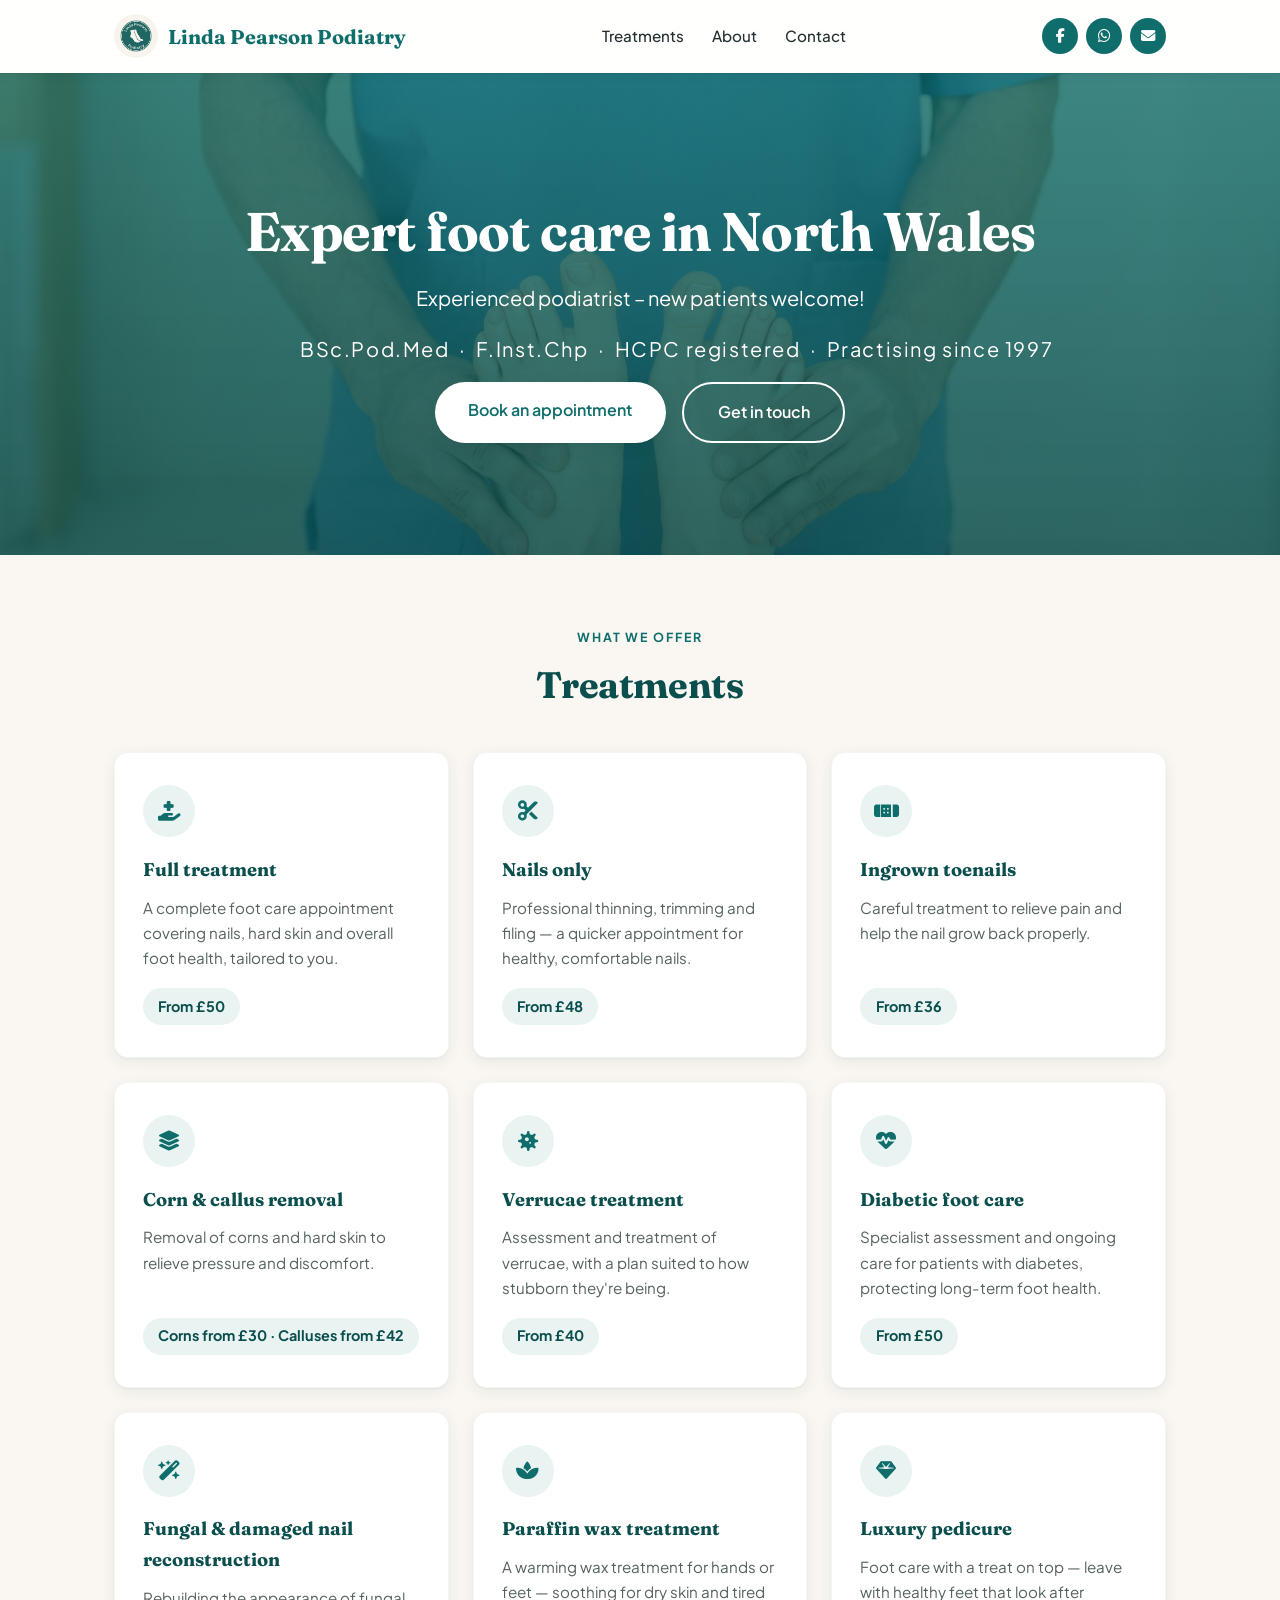
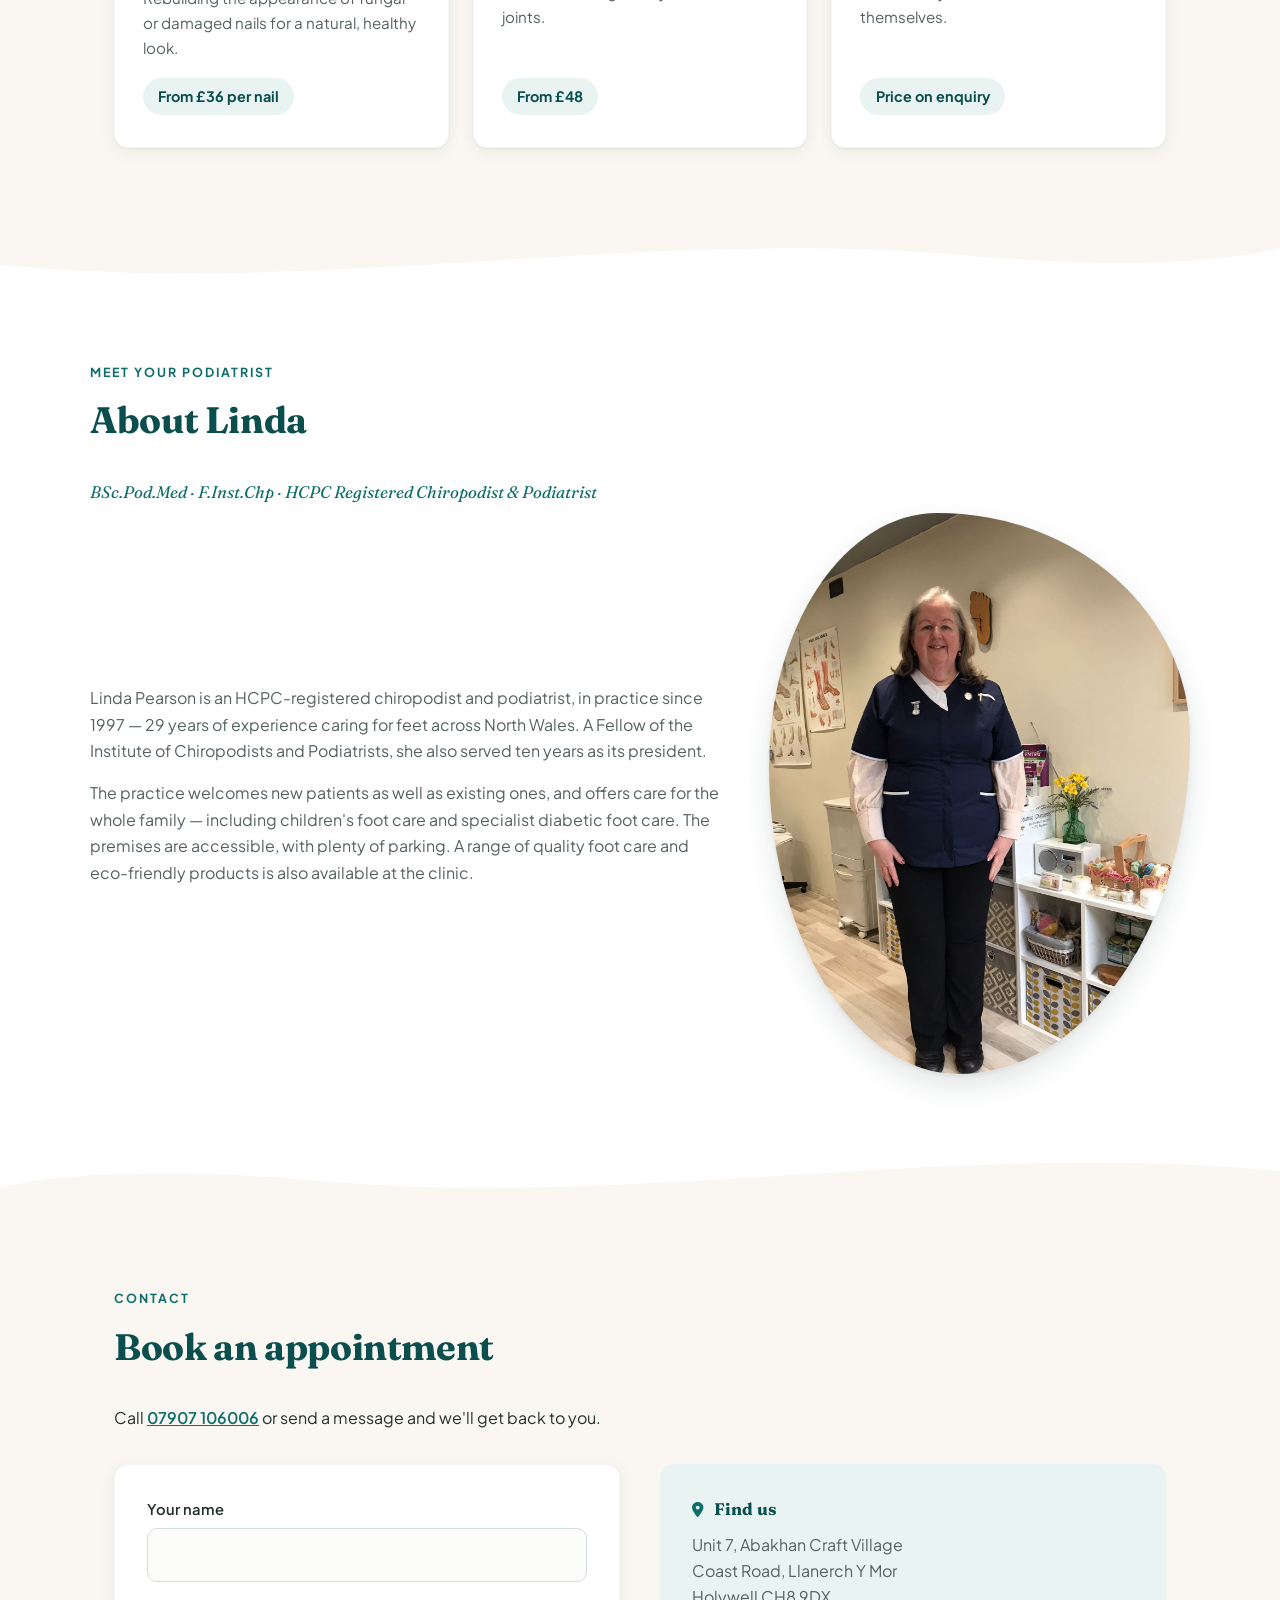
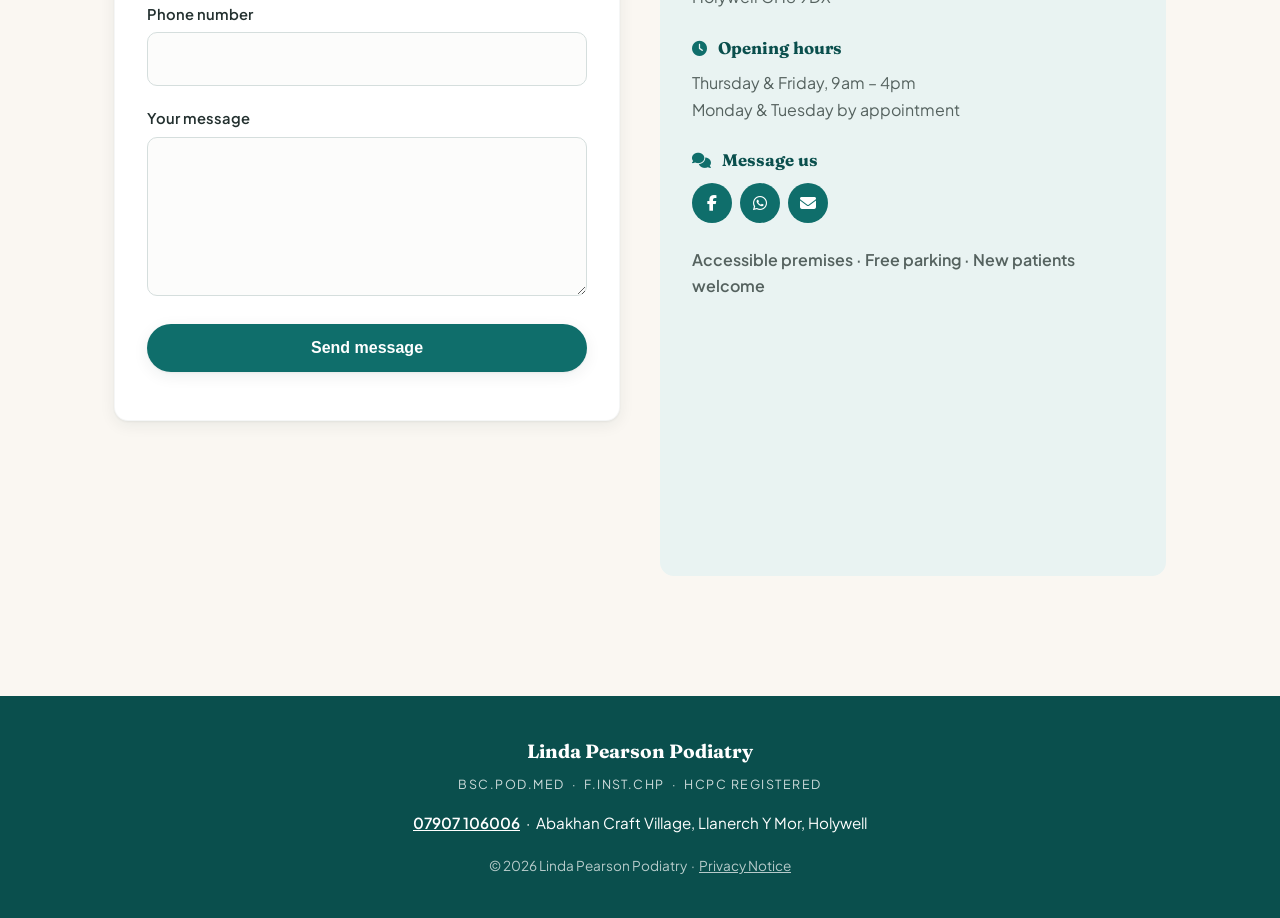
==== index.html @ d9dc7249 "Add privacy notice, map, and form tweaks" ====
<!DOCTYPE html>
<html lang="en">
<head>
    <!-- Metadata: things ABOUT the page, not shown on it -->
    <meta charset="UTF-8">
    <meta name="viewport" content="width=device-width, initial-scale=1.0">
    <title>Linda Pearson Podiatry — Podiatrist in North Wales</title>

    <!-- Favicon: the little icon in the browser tab -->
    <link rel="icon" href="images/logo.png">

    <!-- Font Awesome: icon library, loaded from a CDN -->
    <link rel="stylesheet"
          href="https://cdnjs.cloudflare.com/ajax/libs/font-awesome/6.5.2/css/all.min.css">

    <!-- Google Fonts: Fraunces for headings, Plus Jakarta Sans for body -->
    <link rel="preconnect" href="https://fonts.googleapis.com">
    <link rel="preconnect" href="https://fonts.gstatic.com" crossorigin>
    <link href="https://fonts.googleapis.com/css2?family=Fraunces:opsz,wght@9..144,600;9..144,700&family=Plus+Jakarta+Sans:wght@400;500;600;700&display=swap"
          rel="stylesheet">

    <!-- Our stylesheet -->
    <link rel="stylesheet" href="style.css">
</head>
<body>

    <!-- Navigation bar -->
    <header>
        <nav>
            <a href="#home" class="logo">
                <!-- alt="" is deliberate: the name is written beside it,
                     so screen readers skip the decorative badge -->
                <img src="images/logo.png" alt="" class="logo-img">
                Linda Pearson Podiatry
            </a>
            <ul class="nav-links">
                <li><a href="#services">Treatments</a></li>
                <li><a href="#about">About</a></li>
                <li><a href="#contact">Contact</a></li>
            </ul>
            <div class="nav-social">
                <!-- PLACEHOLDER: paste the practice's Facebook page URL
                     between the quotes of href -->
                <a href="#" aria-label="Facebook">
                    <i class="fa-brands fa-facebook-f"></i>
                </a>
                <!-- PLACEHOLDER: WhatsApp link is
                     https://wa.me/447907106006 when ready to go live -->
                <a href="#" aria-label="WhatsApp">
                    <i class="fa-brands fa-whatsapp"></i>
                </a>
                <a href="mailto:lindapearsonchp@gmail.com" aria-label="Email us">
                    <i class="fa-solid fa-envelope"></i>
                </a>
            </div>
        </nav>
    </header>

    <!-- Hero -->
    <section id="home" class="hero">
        <h1>Expert foot care in North Wales</h1>
        <p>Experienced podiatrist &ndash; new patients welcome!</p>
        <p class="hero-trust">
            BSc.Pod.Med &nbsp;&middot;&nbsp; F.Inst.Chp &nbsp;&middot;&nbsp;
            HCPC registered &nbsp;&middot;&nbsp; Practising since 1997
        </p>
        <div class="hero-buttons">
            <a href="#contact" class="button">Book an appointment</a>
            <!-- sms: opens the visitor's texting app with the number
                 filled in — works on phones, quietly inert on desktops -->
            <a href="sms:+447907106006" class="button button-secondary">Get in touch</a>
        </div>
    </section>

    <!-- Treatments -->
    <section id="services">
        <p class="eyebrow">What we offer</p>
        <h2>Treatments</h2>
        <!-- Prices from Linda's 2025 list — CONFIRM current before launch.
             All descriptions are PLACEHOLDER drafts for Linda to review. -->
        <div class="card-grid">

            <article class="card">
                <div class="card-icon"><i class="fa-solid fa-hand-holding-medical"></i></div>
                <h3>Full treatment</h3>
                <p>A complete foot care appointment covering nails, hard
                   skin and overall foot health, tailored to you.</p>
                <p class="price">From &pound;50</p>
            </article>

            <article class="card">
                <div class="card-icon"><i class="fa-solid fa-scissors"></i></div>
                <h3>Nails only</h3>
                <p>Professional thinning, trimming and filing &mdash; a quicker
                   appointment for healthy, comfortable nails.</p>
                <p class="price">From &pound;48</p>
            </article>

            <article class="card">
                <div class="card-icon"><i class="fa-solid fa-bandage"></i></div>
                <h3>Ingrown toenails</h3>
                <p>Careful treatment to relieve pain and help the nail
                   grow back properly.</p>
                <p class="price">From &pound;36</p>
            </article>

            <article class="card">
                <div class="card-icon"><i class="fa-solid fa-layer-group"></i></div>
                <h3>Corn &amp; callus removal</h3>
                <p>Removal of corns and hard skin to relieve pressure
                   and discomfort.</p>
                <p class="price">Corns from &pound;30 &middot; Calluses from &pound;42</p>
            </article>

            <article class="card">
                <div class="card-icon"><i class="fa-solid fa-virus"></i></div>
                <h3>Verrucae treatment</h3>
                <p>Assessment and treatment of verrucae, with a plan
                   suited to how stubborn they're being.</p>
                <p class="price">From &pound;40</p>
            </article>

            <article class="card">
                <div class="card-icon"><i class="fa-solid fa-heart-pulse"></i></div>
                <h3>Diabetic foot care</h3>
                <p>Specialist assessment and ongoing care for patients
                   with diabetes, protecting long-term foot health.</p>
                <p class="price">From &pound;50</p>
            </article>

            <article class="card">
                <div class="card-icon"><i class="fa-solid fa-wand-magic-sparkles"></i></div>
                <h3>Fungal &amp; damaged nail reconstruction</h3>
                <p>Rebuilding the appearance of fungal or damaged nails
                   for a natural, healthy look.</p>
                <p class="price">From &pound;36 per nail</p>
            </article>

            <article class="card">
                <div class="card-icon"><i class="fa-solid fa-spa"></i></div>
                <h3>Paraffin wax treatment</h3>
                <p>A warming wax treatment for hands or feet &mdash; soothing
                   for dry skin and tired joints.</p>
                <p class="price">From &pound;48</p>
            </article>

            <article class="card">
                <div class="card-icon"><i class="fa-solid fa-gem"></i></div>
                <h3>Luxury pedicure</h3>
                <p>Foot care with a treat on top &mdash; leave with healthy
                   feet that look after themselves.</p>
                <p class="price">Price on enquiry</p>
                <!-- PLACEHOLDER: confirm price, or remove this card if
                     paraffin wax IS the luxury pedicure -->
            </article>

        </div>
    </section>

    <!-- Wave divider into the white About band -->
    <div class="wave" aria-hidden="true">
        <svg viewBox="0 0 1440 100" preserveAspectRatio="none"
             xmlns="http://www.w3.org/2000/svg">
            <path d="M0,64 C360,110 720,10 1080,50 C1260,70 1380,60 1440,40
                     L1440,100 L0,100 Z"></path>
        </svg>
    </div>

    <!-- About -->
    <section id="about">
        <div class="about-inner">
            <p class="eyebrow">Meet your podiatrist</p>
            <h2>About Linda</h2>
            <p class="credentials-line">BSc.Pod.Med &middot; F.Inst.Chp &middot; HCPC Registered Chiropodist &amp; Podiatrist</p>
            <div class="about-grid">
                <div class="about-text">
                    <p>
                        Linda Pearson is an HCPC-registered chiropodist and
                        podiatrist, in practice since 1997 &mdash;
                        <span id="years-experience">over 25</span> years of
                        experience caring for feet across North Wales. A Fellow
                        of the Institute of Chiropodists and Podiatrists, she
                        also served ten years as its president.
                        <!-- PLACEHOLDER: Linda to confirm exact wording -->
                    </p>
                    <p>
                        The practice welcomes new patients as well as existing
                        ones, and offers care for the whole family &mdash;
                        including children's foot care and specialist diabetic
                        foot care. The premises are accessible, with plenty of
                        parking. A range of quality foot care and eco-friendly
                        products is also available at the clinic.
                    </p>
                </div>
                <!-- alt text: what a screen reader says instead of the image -->
                <img src="images/linda.png"
                     alt="Linda Pearson, podiatrist, in her practice"
                     class="about-photo">
            </div>
        </div>
    </section>

    <!-- Same wave, flipped, easing back to cream -->
    <div class="wave wave-flip" aria-hidden="true">
        <svg viewBox="0 0 1440 100" preserveAspectRatio="none"
             xmlns="http://www.w3.org/2000/svg">
            <path d="M0,64 C360,110 720,10 1080,50 C1260,70 1380,60 1440,40
                     L1440,100 L0,100 Z"></path>
        </svg>
    </div>

    <!-- Contact -->
    <section id="contact">
        <p class="eyebrow">Contact</p>
        <h2>Book an appointment</h2>
        <p class="contact-intro">
            Call <a href="tel:+447907106006">07907 106006</a>
            or send a message and we'll get back to you.
        </p>

        <div class="contact-grid">

            <!-- data-netlify="true" tells Netlify to collect this form's
                 submissions. The honeypot quietly filters spam bots. -->
            <form id="contact-form" name="contact" method="POST"
                  data-netlify="true" netlify-honeypot="bot-field">
                <!-- Netlify needs this to route the submission -->
                <input type="hidden" name="form-name" value="contact">
                <!-- Honeypot: invisible to humans, bots fill it in,
                     Netlify bins anything that does -->
                <p hidden><label>Don't fill this in: <input name="bot-field"></label></p>

                <div class="form-field">
                    <label for="name">Your name</label>
                    <input type="text" id="name" name="name">
                </div>

                <div class="form-field">
                    <label for="phone">Phone number</label>
                    <input type="tel" id="phone" name="phone">
                </div>

                <div class="form-field">
                    <label for="message">Your message</label>
                    <textarea id="message" name="message" rows="5"></textarea>
                </div>

                <button type="submit" class="button">Send message</button>

                <!-- JavaScript writes success/error messages here -->
                <p id="form-status"></p>
            </form>

            <div class="contact-details">
                <h3><i class="fa-solid fa-location-dot"></i> Find us</h3>
                <p>
                    Unit 7, Abakhan Craft Village<br>
                    Coast Road, Llanerch Y Mor<br>
                    Holywell CH8 9DX
                </p>

                <h3><i class="fa-solid fa-clock"></i> Opening hours</h3>
                <p>
                    Thursday &amp; Friday, 9am &ndash; 4pm<br>
                    Monday &amp; Tuesday by appointment
                </p>

                <h3><i class="fa-solid fa-comments"></i> Message us</h3>
                <p class="contact-social">
                    <!-- Same PLACEHOLDER links as the nav — fill both together -->
                    <a href="#" aria-label="Facebook"><i class="fa-brands fa-facebook-f"></i></a>
                    <a href="#" aria-label="WhatsApp"><i class="fa-brands fa-whatsapp"></i></a>
                    <a href="mailto:lindapearsonchp@gmail.com" aria-label="Email us"><i class="fa-solid fa-envelope"></i></a>
                </p>

                <p class="reassurance">
                    Accessible premises &middot; Free parking &middot;
                    New patients welcome
                </p>
                <div class="map-embed">
                    <iframe
                        src="https://www.google.com/maps/embed?pb=!1m18!1m12!1m3!1d596.0496112901401!2d-3.239144641896476!3d53.303887790397724!2m3!1f0!2f0!3f0!3m2!1i1024!2i768!4f13.1!3m3!1m2!1s0x487ad44c616457bb%3A0xf8ead018c721f8a0!2sAbakhan%20Fabrics%2C%20Hobby%20%26%20Home!5e0!3m2!1sen!2suk!4v1785093854070!5m2!1sen!2suk"
                        allowfullscreen=""
                        loading="lazy"
                        referrerpolicy="strict-origin-when-cross-origin"
                        title="Map showing Linda Pearson Podiatry at Abakhan Craft Village">
                    </iframe>
                </div>
            </div>

        </div>
    </section>

    <!-- Footer -->
    <footer>
        <p class="footer-name">Linda Pearson Podiatry</p>
        <p class="footer-creds">BSc.Pod.Med &nbsp;&middot;&nbsp; F.Inst.Chp &nbsp;&middot;&nbsp; HCPC registered</p>
        <p class="footer-contact">
            <a href="tel:+447907106006">07907 106006</a> &nbsp;&middot;&nbsp;
            Abakhan Craft Village, Llanerch Y Mor, Holywell
        </p>
        <p class="footer-copy">
            &copy; 2026 Linda Pearson Podiatry &nbsp;&middot;&nbsp;
            <a href="privacy.html">Privacy Notice</a>
        </p>
    </footer>

    <!-- JavaScript loads last, after the page content exists -->
    <script src="script.js"></script>
</body>
</html>
---- style.css ----
/* ============================================
   LINDA PEARSON PODIATRY — style.css
   Clean consolidated version. Replaces everything.
   Every rule appears exactly once.
   ============================================ */

/* ============================================
   1. FOUNDATIONS — variables and resets
   ============================================ */

:root {
    --teal: #0f6e6b;         /* main brand colour */
    --teal-dark: #0a4f4d;    /* hovers, deep accents */
    --teal-soft: #e9f3f2;    /* pale teal for panels and icon circles */
    --cream: #faf7f2;        /* page background */
    --ink: #23302f;          /* body text */
    --ink-soft: #55625f;     /* secondary text */
    --white: #ffffff;

    --font-head: "Fraunces", Georgia, "Times New Roman", serif;
    --font-body: "Plus Jakarta Sans", -apple-system, BlinkMacSystemFont,
                 "Segoe UI", Roboto, Helvetica, Arial, sans-serif;

    --shadow-soft: 0 1px 2px rgba(16, 42, 41, 0.05),
                   0 4px 16px rgba(16, 42, 41, 0.07);
    --shadow-lift: 0 2px 4px rgba(16, 42, 41, 0.06),
                   0 12px 28px rgba(16, 42, 41, 0.12);
}

* {
    margin: 0;
    padding: 0;
    box-sizing: border-box;
}

html {
    scroll-behavior: smooth;
}

body {
    font-family: var(--font-body);
    color: var(--ink);
    background-color: var(--cream);
    line-height: 1.65;
}

/* Anchor jumps land headings below the sticky nav */
section {
    scroll-margin-top: 90px;
}

::selection {
    background-color: var(--teal);
    color: var(--white);
}

:focus-visible {
    outline: 3px solid var(--teal);
    outline-offset: 2px;
}

/* ============================================
   2. NAVIGATION BAR — frosted glass
   ============================================ */

header {
    background-color: rgba(255, 255, 255, 0.92);
    -webkit-backdrop-filter: saturate(180%) blur(10px);
    backdrop-filter: saturate(180%) blur(10px);
    box-shadow: 0 1px 0 rgba(16, 42, 41, 0.06),
                0 2px 12px rgba(16, 42, 41, 0.06);
    position: sticky;
    top: 0;
    z-index: 50;
}

nav {
    max-width: 1100px;
    margin: 0 auto;
    padding: 0.9rem 1.5rem;
    display: flex;
    justify-content: space-between;
    align-items: center;
}

.logo {
    font-family: var(--font-head);
    font-weight: 700;
    font-size: 1.25rem;
    color: var(--teal);
    text-decoration: none;
    display: flex;
    align-items: center;
    gap: 0.6rem;
}

.logo-img {
    height: 44px;
    width: auto;
    border-radius: 50%;
}

.nav-links {
    list-style: none;
    display: flex;
    gap: 1.75rem;
}

.nav-links a {
    color: var(--ink);
    text-decoration: none;
    font-weight: 500;
    font-size: 0.95rem;
    transition: color 0.2s;
}

.nav-links a:hover {
    color: var(--teal);
}

.nav-social {
    display: flex;
    gap: 0.5rem;
}

.nav-social a {
    display: flex;
    align-items: center;
    justify-content: center;
    width: 36px;
    height: 36px;
    border-radius: 50%;
    background-color: var(--teal);
    color: var(--white);
    text-decoration: none;
    font-size: 0.9rem;
    transition: background-color 0.2s, transform 0.2s;
}

.nav-social a:hover {
    background-color: var(--teal-dark);
    transform: translateY(-2px);
}

/* ============================================
   3. HERO
   ============================================ */

.hero {
    background-image:
        linear-gradient(rgba(15, 110, 107, 0.78), rgba(10, 79, 77, 0.84)),
        url("images/stockchp.png");
    background-size: cover;
    background-position: center;
    color: var(--white);
    text-align: center;
    padding: 8rem 1.5rem 7rem;
    max-width: none; /* background spans the full screen width */
}

.hero h1 {
    font-family: var(--font-head);
    font-size: clamp(2.2rem, 5vw, 3.4rem);
    line-height: 1.15;
    letter-spacing: -0.01em;
    margin-bottom: 1.1rem;
}

.hero p {
    font-size: clamp(1.05rem, 2vw, 1.25rem);
    max-width: 34em;
    margin: 0 auto 1.1rem;
    opacity: 0.94;
}

/* Credentials strip — a quiet caption well below the buttons.
   THE ONLY .hero-trust RULE IN THIS FILE (plus one media query). */
.hero-trust {
    margin-top: 0;
    margin-bottom: 3rem;     /* the air between credentials and buttons */
    font-size: 0.8rem;
    font-weight: 400;
    letter-spacing: 0.08em;
    opacity: 0.8;
}

@media (min-width: 701px) {
    .hero-trust {
        white-space: nowrap; /* one line on larger screens */
    }
}

/* Gentle entrance animation, skipped for reduced-motion users */
@media (prefers-reduced-motion: no-preference) {
    .hero h1,
    .hero p,
    .hero-buttons,
    .hero-trust {
        animation: rise-in 0.7s ease-out both;
    }
    .hero p       { animation-delay: 0.12s; }
    .hero-trust   { animation-delay: 0.24s; }
    .hero-buttons { animation-delay: 0.36s; }
}

@keyframes rise-in {
    from { opacity: 0; transform: translateY(16px); }
    to   { opacity: 1; transform: none; }
}

/* ============================================
   4. BUTTONS — pill shaped
   ============================================ */

.button {
    display: inline-block;
    background-color: var(--white);
    color: var(--teal);
    padding: 0.95rem 2.1rem;
    border-radius: 999px;
    text-decoration: none;
    font-weight: 600;
    font-size: 1rem;
    box-shadow: var(--shadow-soft);
    transition: background-color 0.2s, transform 0.2s, box-shadow 0.2s;
}

.button:hover {
    background-color: var(--cream);
    transform: translateY(-2px);
    box-shadow: var(--shadow-lift);
}

.hero-buttons {
    display: flex;
    gap: 1rem;
    justify-content: center;
    flex-wrap: wrap;
}

.button-secondary {
    background-color: transparent;
    color: var(--white);
    border: 2px solid var(--white);
    box-shadow: none;
}

.button-secondary:hover {
    background-color: rgba(255, 255, 255, 0.14);
    color: var(--white);
}

/* ============================================
   5. SECTIONS (shared rules)
   ============================================ */

section {
    max-width: 1100px;
    margin: 0 auto;
    padding: 4.5rem 1.5rem;
}

.eyebrow {
    font-size: 0.78rem;
    font-weight: 700;
    letter-spacing: 0.16em;
    text-transform: uppercase;
    color: var(--teal);
    margin-bottom: 0.5rem;
}

section h2 {
    font-family: var(--font-head);
    font-size: clamp(1.7rem, 3.5vw, 2.3rem);
    color: var(--teal-dark);
    letter-spacing: -0.01em;
    margin-bottom: 1.75rem;
}

/* Treatments header sits centred above the card grid */
#services .eyebrow,
#services h2 {
    text-align: center;
}

#services h2 {
    margin-bottom: 2.25rem;
}

/* ============================================
   6. SERVICE / TREATMENT CARDS
   ============================================ */

.card-grid {
    display: grid;
    grid-template-columns: repeat(3, 1fr);
    gap: 1.5rem;
}

.card {
    background-color: var(--white);
    padding: 2rem 1.75rem;
    border-radius: 14px;
    box-shadow: var(--shadow-soft);
    border: 1px solid rgba(16, 42, 41, 0.04);
    display: flex;
    flex-direction: column;
    transition: transform 0.25s, box-shadow 0.25s;
}

.card:hover {
    transform: translateY(-4px);
    box-shadow: var(--shadow-lift);
}

.card-icon {
    width: 52px;
    height: 52px;
    border-radius: 50%;
    background-color: var(--teal-soft);
    color: var(--teal);
    display: flex;
    align-items: center;
    justify-content: center;
    font-size: 1.25rem;
    margin-bottom: 1.1rem;
}

.card h3 {
    font-family: var(--font-head);
    font-size: 1.15rem;
    color: var(--teal-dark);
    margin-bottom: 0.6rem;
}

.card p {
    color: var(--ink-soft);
    font-size: 0.95rem;
    margin-bottom: 1.15rem;
}

/* Price pill pinned to each card's bottom edge */
.card .price {
    margin-top: auto;
    margin-bottom: 0;
    align-self: flex-start;
    color: var(--teal-dark);
    font-weight: 700;
    font-size: 0.9rem;
    background-color: var(--teal-soft);
    padding: 0.4rem 0.95rem;
    border-radius: 999px;
}

/* ============================================
   7. FOOTER
   ============================================ */

footer {
    background-color: var(--teal-dark);
    color: var(--white);
    text-align: center;
    padding: 2.5rem 1.5rem;
    margin-top: 3rem;
}

.footer-name {
    font-family: var(--font-head);
    font-size: 1.2rem;
    font-weight: 700;
}

.footer-creds {
    font-size: 0.78rem;
    letter-spacing: 0.12em;
    text-transform: uppercase;
    opacity: 0.8;
    margin-top: 0.4rem;
}

.footer-contact {
    margin-top: 1rem;
    font-size: 0.95rem;
}

.footer-contact a {
    color: var(--white);
    font-weight: 600;
}

.footer-copy {
    margin-top: 1.25rem;
    font-size: 0.85rem;
    opacity: 0.7;
}

.footer-copy a {
    color: var(--white);
    text-decoration: underline;
}

/* ============================================
   8. CONTACT FORM — floated on a card
   ============================================ */

.contact-intro {
    margin-bottom: 2rem;
}

.contact-intro a {
    color: var(--teal);
    font-weight: 600;
}

form {
    background-color: var(--white);
    padding: 2rem;
    border-radius: 14px;
    box-shadow: var(--shadow-soft);
    border: 1px solid rgba(16, 42, 41, 0.04);
}

.form-field {
    margin-bottom: 1.25rem;
}

label {
    display: block;
    font-weight: 600;
    font-size: 0.92rem;
    margin-bottom: 0.4rem;
}

input,
textarea {
    width: 100%;
    padding: 0.8rem 0.9rem;
    border: 1.5px solid #d5dedd;
    border-radius: 10px;
    background-color: #fcfcfb;
    font: inherit;
    transition: border-color 0.2s, box-shadow 0.2s;
}

input:focus,
textarea:focus {
    outline: none;
    border-color: var(--teal);
    box-shadow: 0 0 0 4px rgba(15, 110, 107, 0.14);
    background-color: var(--white);
}

form .button {
    background-color: var(--teal);
    color: var(--white);
    border: none;
    cursor: pointer;
    width: 100%;
}

form .button:hover {
    background-color: var(--teal-dark);
}

/* ============================================
   9. FORM STATUS MESSAGES
   ============================================ */

#form-status {
    margin-top: 1rem;
    font-weight: 600;
}

#form-status.error {
    color: #b3261e;
}

#form-status.success {
    color: var(--teal-dark);
}

/* ============================================
   10. CONTACT LAYOUT — form + details panel
   ============================================ */

.contact-grid {
    display: grid;
    grid-template-columns: 1fr 1fr;
    gap: 2.5rem;
    align-items: start;
}

.contact-details {
    background-color: var(--teal-soft);
    padding: 2rem;
    border-radius: 14px;
}

.contact-details h3 {
    font-family: var(--font-head);
    color: var(--teal-dark);
    font-size: 1.05rem;
    margin-bottom: 0.5rem;
}

.contact-details h3 i {
    color: var(--teal);
    margin-right: 0.45rem;
    font-size: 0.95rem;
}

.contact-details p {
    margin-bottom: 1.5rem;
    color: var(--ink-soft);
}

.reassurance {
    font-weight: 600;
    color: var(--teal);
}

.map-embed {
    margin-top: 1.5rem;
    border-radius: 12px;
    overflow: hidden; /* clips the map's square corners to rounded */
    line-height: 0;
}

.map-embed iframe {
    width: 100%;
    height: 220px;
    border: 0;
}

/* ============================================
   11. CONTACT SOCIAL ICONS
   ============================================ */

.contact-social {
    display: flex;
    gap: 0.5rem;
}

.contact-social a {
    display: flex;
    align-items: center;
    justify-content: center;
    width: 40px;
    height: 40px;
    border-radius: 50%;
    background-color: var(--teal);
    color: var(--white);
    text-decoration: none;
    transition: background-color 0.2s, transform 0.2s;
}

.contact-social a:hover {
    background-color: var(--teal-dark);
    transform: translateY(-2px);
}

/* ============================================
   12. ABOUT — white band, credentials, text + photo
   ============================================ */

#about {
    max-width: none;
    background-color: #ffffff;
}

.about-inner {
    max-width: 1100px;
    margin: 0 auto;
}

/* Italic serif credentials line under the About heading */
.credentials-line {
    font-family: var(--font-head);
    font-style: italic;
    font-size: 1.05rem;
    color: var(--teal);
    margin-bottom: 0.4rem;
}

.about-grid {
    display: grid;
    grid-template-columns: 3fr 2fr;
    gap: 3rem;
    align-items: center;
}

.about-text p {
    margin-bottom: 1rem;
    color: var(--ink-soft);
}

/* Organic "blob" frame echoing the wave dividers.
   Eight radii: horizontal four / vertical four. */
.about-photo {
    width: 100%;
    height: auto;
    border-radius: 40% 60% 55% 45% / 45% 40% 60% 55%;
    box-shadow: var(--shadow-lift);
}

/* ============================================
   13. WAVE DIVIDERS
   ============================================ */

.wave {
    background-color: var(--cream);
    line-height: 0;
}

.wave svg {
    display: block;
    width: 100%;
    height: 70px;
}

.wave path {
    fill: #ffffff;
}

.wave-flip svg {
    transform: rotate(180deg);
}

/* ============================================
   14. SCROLL-REVEAL ANIMATION
   ============================================ */

.reveal {
    opacity: 0;
    transform: translateY(20px);
    transition: opacity 0.6s ease-out, transform 0.6s ease-out;
}

.reveal.visible {
    opacity: 1;
    transform: none;
}

@media (prefers-reduced-motion: reduce) {
    .reveal {
        opacity: 1;
        transform: none;
        transition: none;
    }
}

/* ============================================
   15. RESPONSIVE — tablets (up to 1000px)
   ============================================ */

@media (max-width: 1000px) {

    .card-grid {
        grid-template-columns: repeat(2, 1fr);
    }
}

/* ============================================
   16. RESPONSIVE — phones (700px and below)
   ============================================ */

@media (max-width: 700px) {

    .card-grid {
        grid-template-columns: 1fr;
    }

    nav {
        flex-direction: column;
        gap: 0.75rem;
        text-align: center;
    }

    .nav-links {
        flex-wrap: wrap;
        justify-content: center;
        gap: 1rem;
    }

    .nav-social {
        justify-content: center;
    }

    section {
        scroll-margin-top: 150px;
    }

    .hero {
        padding: 4.5rem 1.5rem 4rem;
    }

    .contact-grid {
        grid-template-columns: 1fr;
    }

    .about-grid {
        grid-template-columns: 1fr;
    }

    .wave svg {
        height: 40px;
    }
}

/* ============================================
   17. LEGAL PAGES (privacy notice etc.)
   ============================================ */

.legal {
    max-width: 720px;   /* narrow = comfortable reading width for text */
    padding-top: 3rem;
}

.legal h1 {
    font-family: var(--font-head);
    font-size: clamp(2rem, 4vw, 2.6rem);
    color: var(--teal-dark);
    margin-bottom: 0.5rem;
}

.legal-updated {
    color: var(--ink-soft);
    font-size: 0.9rem;
    margin-bottom: 2rem;
}

.legal h2 {
    font-family: var(--font-head);
    font-size: 1.3rem;
    color: var(--teal-dark);
    margin-top: 2rem;
    margin-bottom: 0.6rem;
}

.legal p {
    margin-bottom: 1rem;
    color: var(--ink);
}

.legal a {
    color: var(--teal);
    font-weight: 600;
}

.legal-back {
    margin-top: 2.5rem;
    font-weight: 600;
}
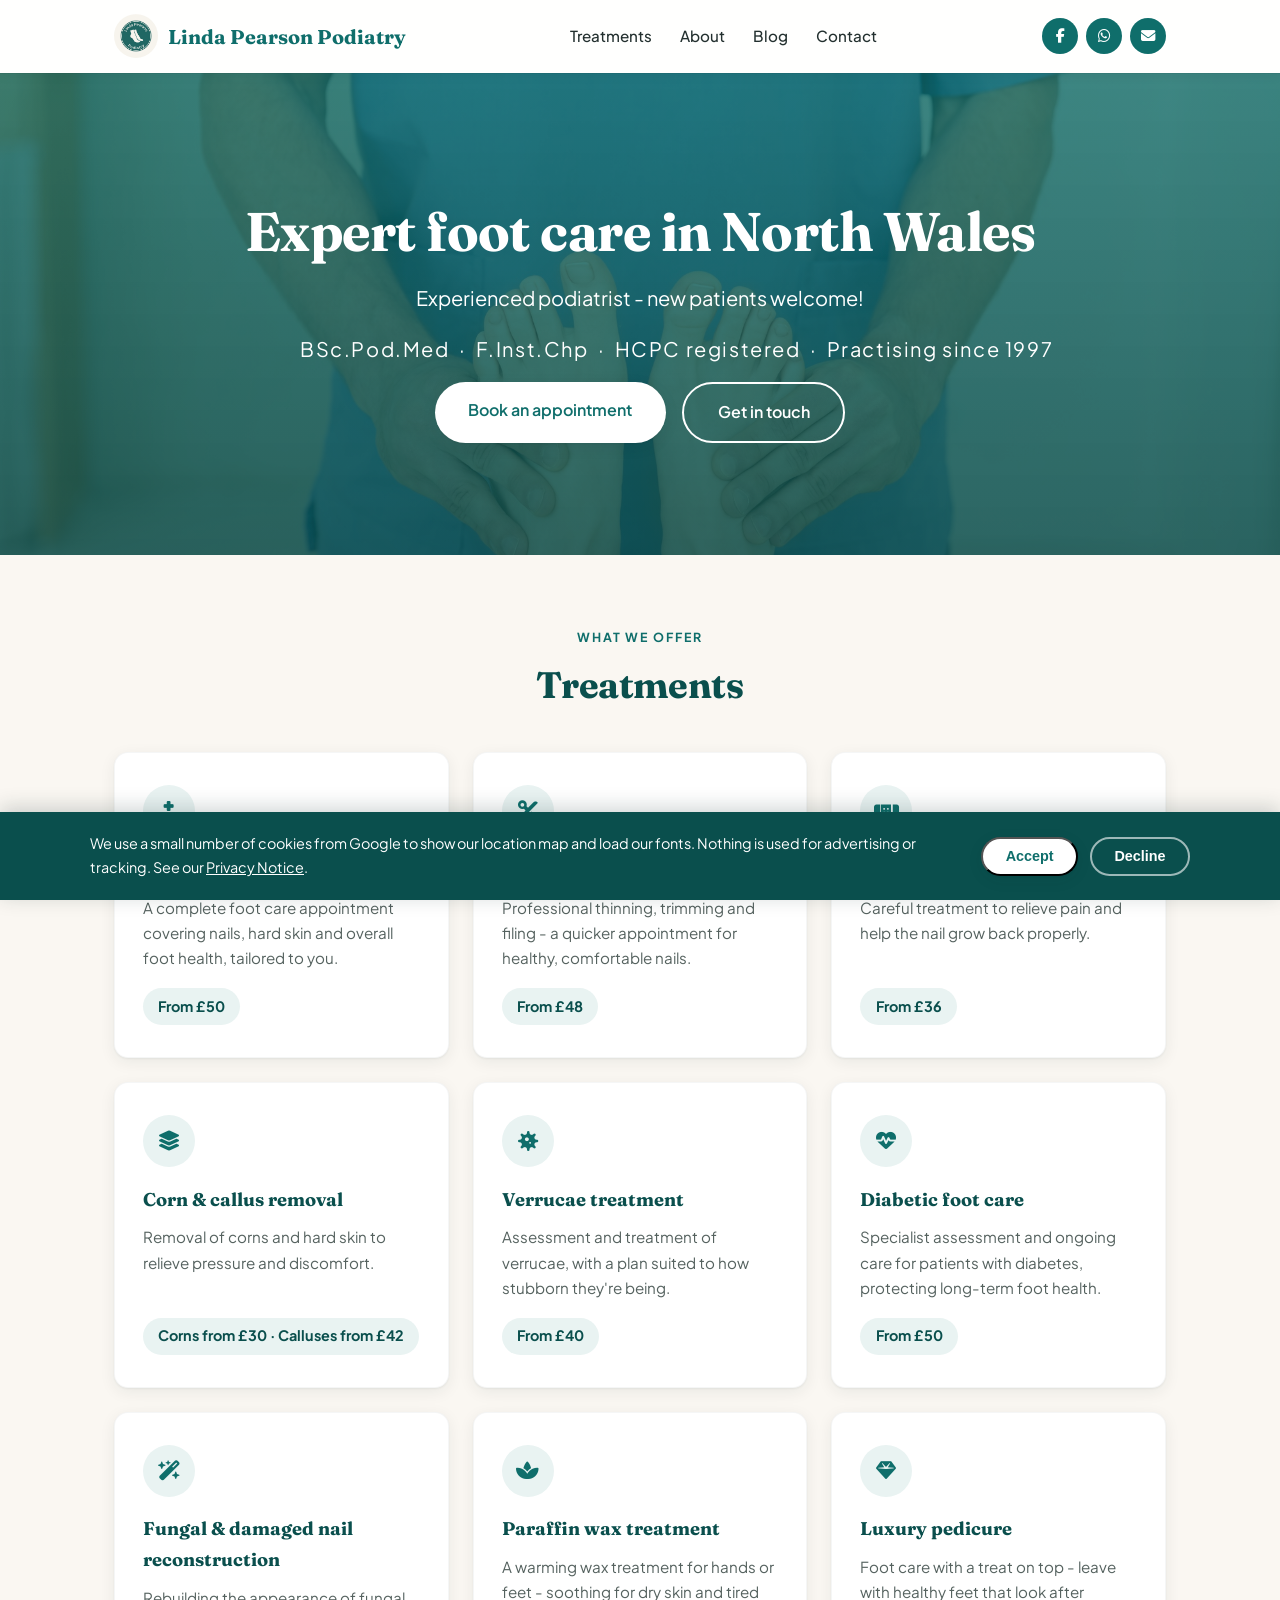
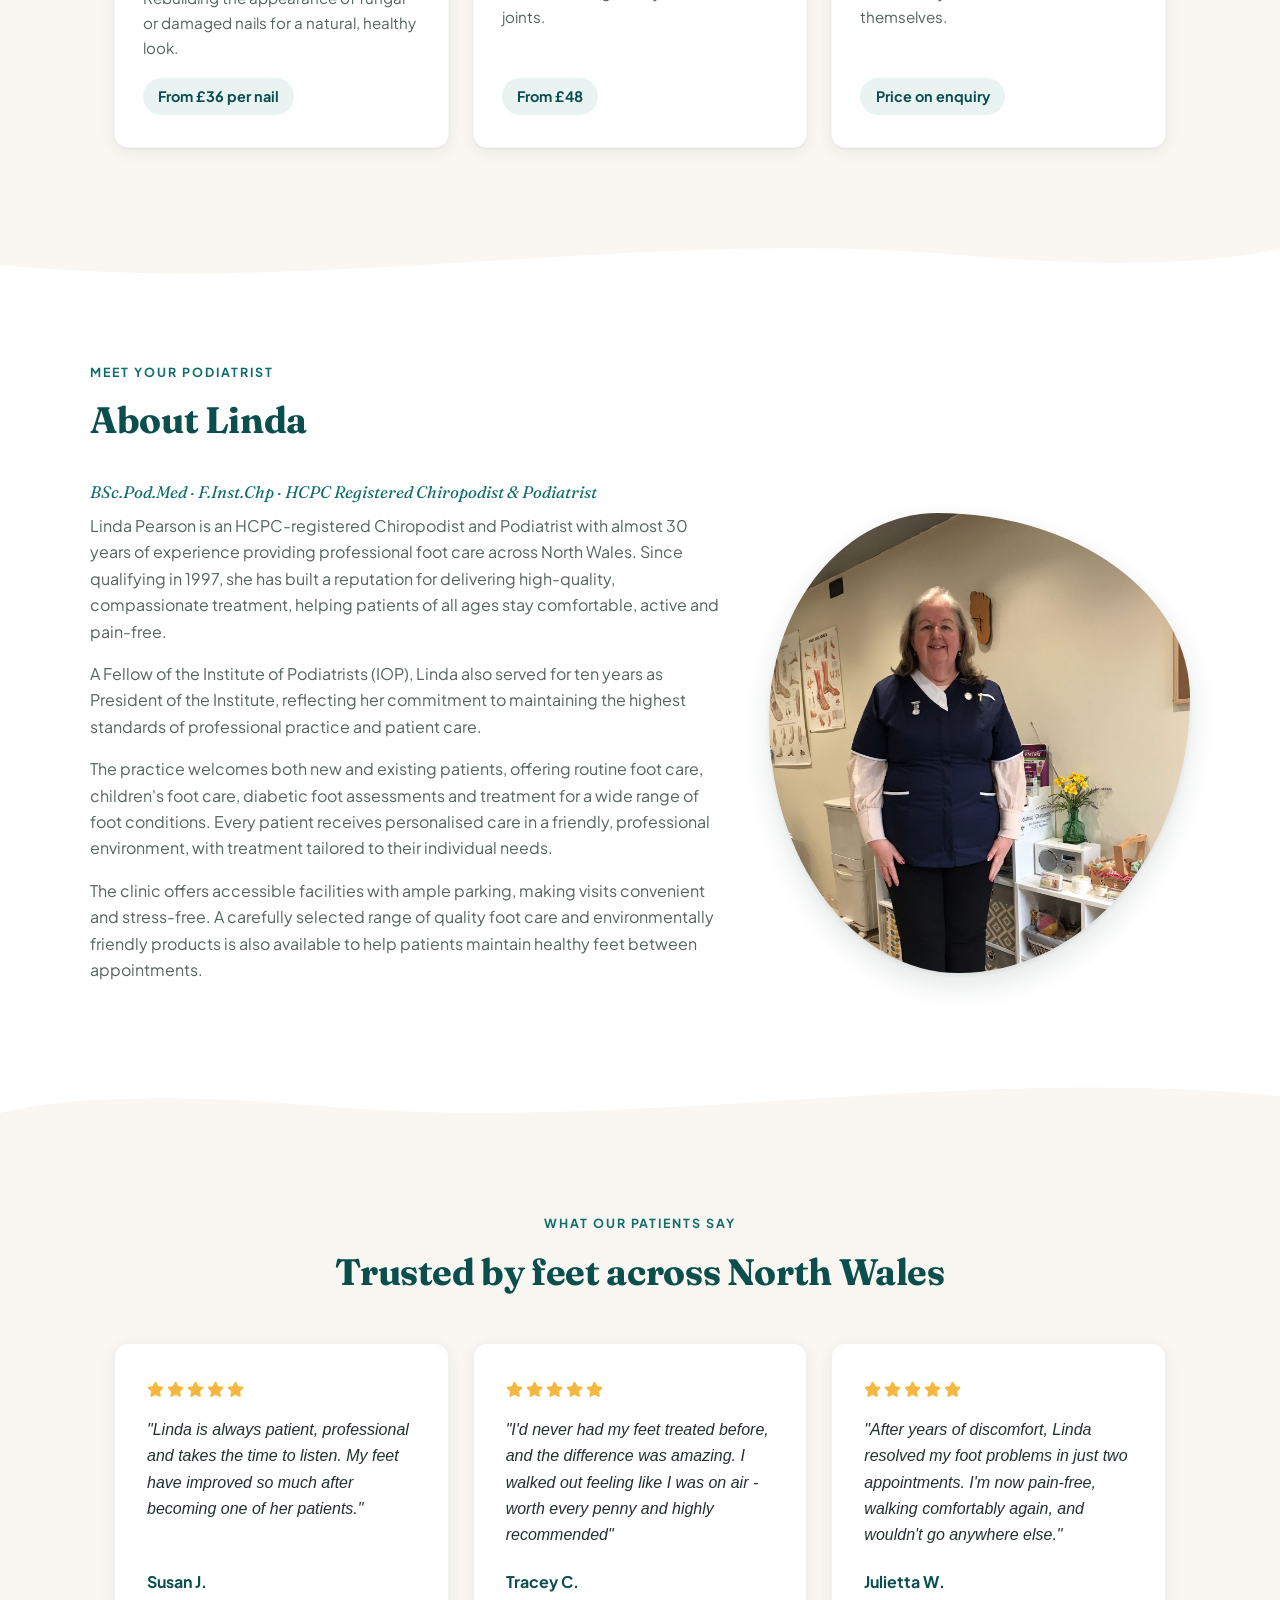
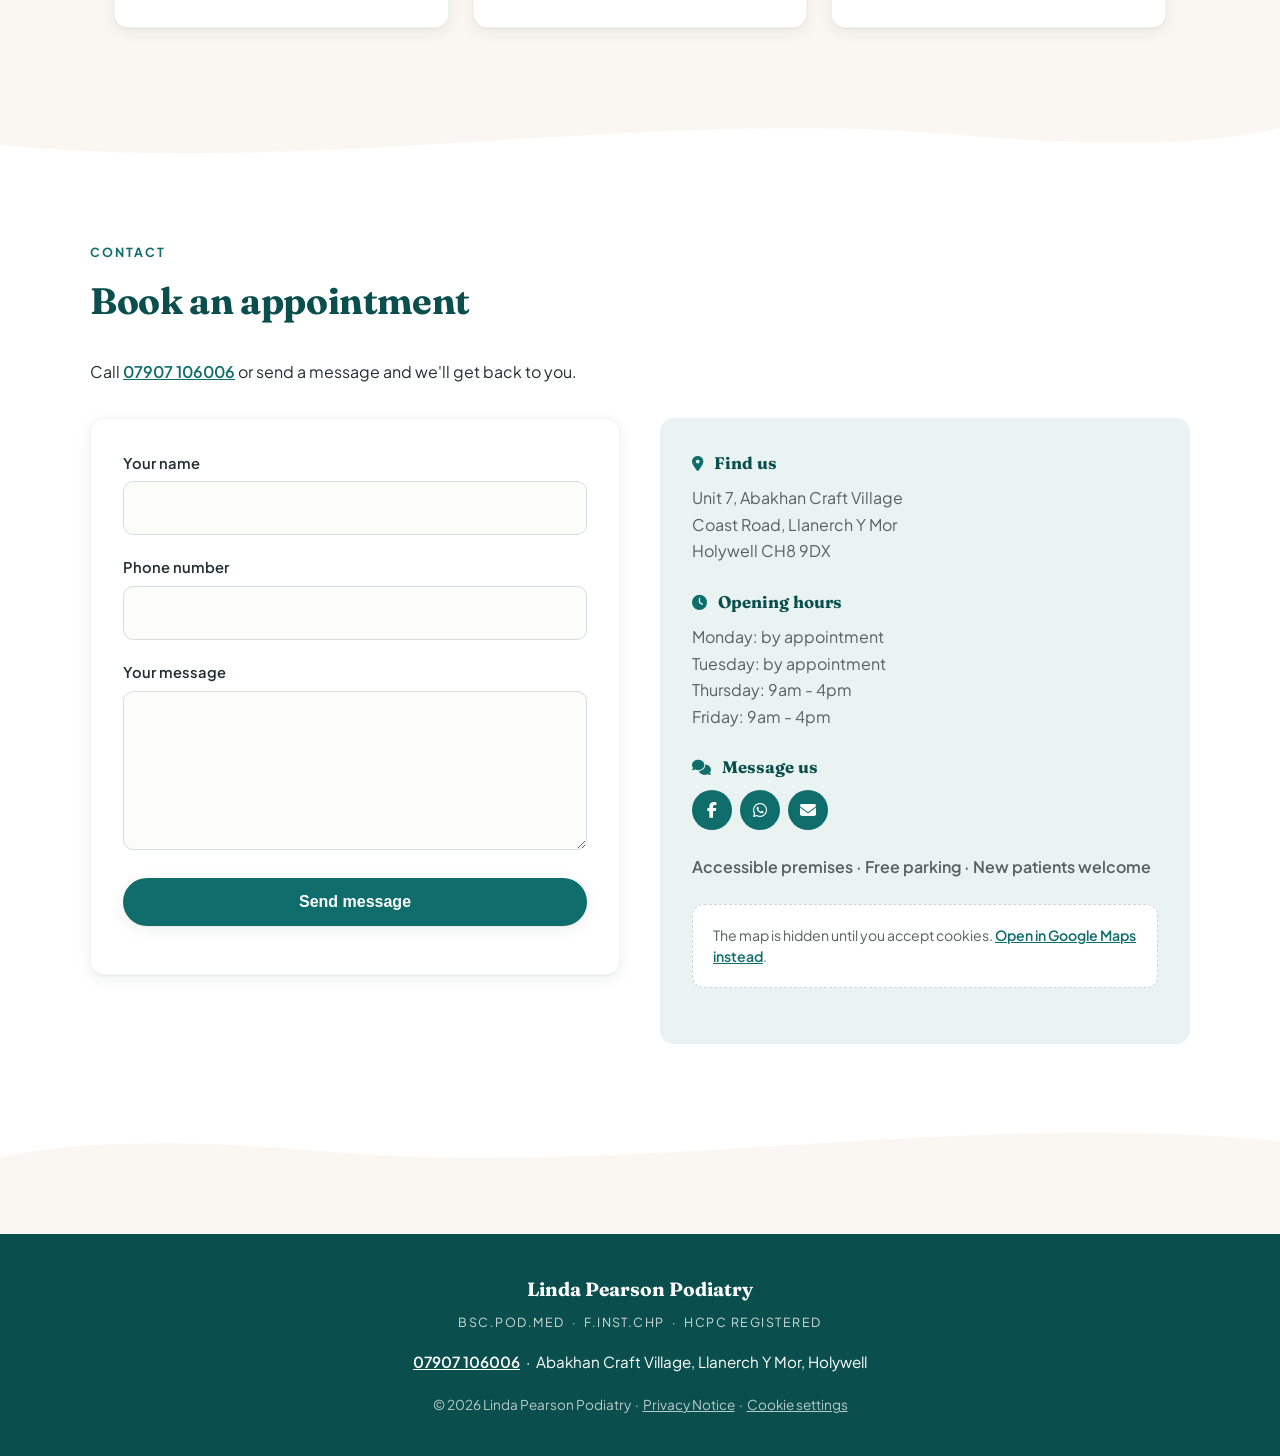
==== commit 8cb96c01: "Add treatments page, blog, reviews, cookie consent" ====
--- a/index.html
+++ b/index.html
@@ -4,7 +4,8 @@
     <!-- Metadata: things ABOUT the page, not shown on it -->
     <meta charset="UTF-8">
     <meta name="viewport" content="width=device-width, initial-scale=1.0">
-    <title>Linda Pearson Podiatry — Podiatrist in North Wales</title>
+    <title>Linda Pearson Podiatry - Podiatrist in North Wales</title>
+    <meta name="description" content="Private podiatry practice in North Wales. Expert foot care from an HCPC-registered podiatrist - verrucae, corns, nail care, diabetic foot care and more. New patients welcome.">
 
     <!-- Favicon: the little icon in the browser tab -->
     <link rel="icon" href="images/logo.png">
@@ -34,19 +35,20 @@
                 Linda Pearson Podiatry
             </a>
             <ul class="nav-links">
-                <li><a href="#services">Treatments</a></li>
-                <li><a href="#about">About</a></li>
-                <li><a href="#contact">Contact</a></li>
+                <li><a href="treatments.html">Treatments</a></li>
+                <li><a href="index.html#about">About</a></li>
+                <li><a href="blog.html">Blog</a></li>
+                <li><a href="index.html#contact">Contact</a></li>
             </ul>
             <div class="nav-social">
                 <!-- PLACEHOLDER: paste the practice's Facebook page URL
                      between the quotes of href -->
-                <a href="#" aria-label="Facebook">
+                <a href="https://www.facebook.com/profile.php?id=61552832072055" aria-label="Facebook">
                     <i class="fa-brands fa-facebook-f"></i>
                 </a>
                 <!-- PLACEHOLDER: WhatsApp link is
                      https://wa.me/447907106006 when ready to go live -->
-                <a href="#" aria-label="WhatsApp">
+                <a href="https://wa.me/447907106006" aria-label="WhatsApp">
                     <i class="fa-brands fa-whatsapp"></i>
                 </a>
                 <a href="mailto:lindapearsonchp@gmail.com" aria-label="Email us">
@@ -59,7 +61,7 @@
     <!-- Hero -->
     <section id="home" class="hero">
         <h1>Expert foot care in North Wales</h1>
-        <p>Experienced podiatrist &ndash; new patients welcome!</p>
+        <p>Experienced podiatrist - new patients welcome!</p>
         <p class="hero-trust">
             BSc.Pod.Med &nbsp;&middot;&nbsp; F.Inst.Chp &nbsp;&middot;&nbsp;
             HCPC registered &nbsp;&middot;&nbsp; Practising since 1997
@@ -67,92 +69,93 @@
         <div class="hero-buttons">
             <a href="#contact" class="button">Book an appointment</a>
             <!-- sms: opens the visitor's texting app with the number
-                 filled in — works on phones, quietly inert on desktops -->
+                 filled in - works on phones, quietly inert on desktops -->
             <a href="sms:+447907106006" class="button button-secondary">Get in touch</a>
         </div>
     </section>
 
-    <!-- Treatments -->
+    <!-- Treatments: each whole card is a link through to its full
+         write-up on treatments.html -->
     <section id="services">
         <p class="eyebrow">What we offer</p>
         <h2>Treatments</h2>
-        <!-- Prices from Linda's 2025 list — CONFIRM current before launch.
+        <!-- Prices from Linda's 2025 list - CONFIRM current before launch.
              All descriptions are PLACEHOLDER drafts for Linda to review. -->
         <div class="card-grid">
 
-            <article class="card">
+            <a href="treatments.html#full-treatment" class="card">
                 <div class="card-icon"><i class="fa-solid fa-hand-holding-medical"></i></div>
                 <h3>Full treatment</h3>
                 <p>A complete foot care appointment covering nails, hard
                    skin and overall foot health, tailored to you.</p>
                 <p class="price">From &pound;50</p>
-            </article>
-
-            <article class="card">
+            </a>
+
+            <a href="treatments.html#nails-only" class="card">
                 <div class="card-icon"><i class="fa-solid fa-scissors"></i></div>
                 <h3>Nails only</h3>
-                <p>Professional thinning, trimming and filing &mdash; a quicker
+                <p>Professional thinning, trimming and filing - a quicker
                    appointment for healthy, comfortable nails.</p>
                 <p class="price">From &pound;48</p>
-            </article>
-
-            <article class="card">
+            </a>
+
+            <a href="treatments.html#ingrown-toenails" class="card">
                 <div class="card-icon"><i class="fa-solid fa-bandage"></i></div>
                 <h3>Ingrown toenails</h3>
                 <p>Careful treatment to relieve pain and help the nail
                    grow back properly.</p>
                 <p class="price">From &pound;36</p>
-            </article>
-
-            <article class="card">
+            </a>
+
+            <a href="treatments.html#corn-callus" class="card">
                 <div class="card-icon"><i class="fa-solid fa-layer-group"></i></div>
                 <h3>Corn &amp; callus removal</h3>
                 <p>Removal of corns and hard skin to relieve pressure
                    and discomfort.</p>
                 <p class="price">Corns from &pound;30 &middot; Calluses from &pound;42</p>
-            </article>
-
-            <article class="card">
+            </a>
+
+            <a href="treatments.html#verrucae" class="card">
                 <div class="card-icon"><i class="fa-solid fa-virus"></i></div>
                 <h3>Verrucae treatment</h3>
                 <p>Assessment and treatment of verrucae, with a plan
                    suited to how stubborn they're being.</p>
                 <p class="price">From &pound;40</p>
-            </article>
-
-            <article class="card">
+            </a>
+
+            <a href="treatments.html#diabetic-foot-care" class="card">
                 <div class="card-icon"><i class="fa-solid fa-heart-pulse"></i></div>
                 <h3>Diabetic foot care</h3>
                 <p>Specialist assessment and ongoing care for patients
                    with diabetes, protecting long-term foot health.</p>
                 <p class="price">From &pound;50</p>
-            </article>
-
-            <article class="card">
+            </a>
+
+            <a href="treatments.html#nail-reconstruction" class="card">
                 <div class="card-icon"><i class="fa-solid fa-wand-magic-sparkles"></i></div>
                 <h3>Fungal &amp; damaged nail reconstruction</h3>
                 <p>Rebuilding the appearance of fungal or damaged nails
                    for a natural, healthy look.</p>
                 <p class="price">From &pound;36 per nail</p>
-            </article>
-
-            <article class="card">
+            </a>
+
+            <a href="treatments.html#paraffin-wax" class="card">
                 <div class="card-icon"><i class="fa-solid fa-spa"></i></div>
                 <h3>Paraffin wax treatment</h3>
-                <p>A warming wax treatment for hands or feet &mdash; soothing
+                <p>A warming wax treatment for hands or feet - soothing
                    for dry skin and tired joints.</p>
                 <p class="price">From &pound;48</p>
-            </article>
-
-            <article class="card">
+            </a>
+
+            <a href="treatments.html#luxury-pedicure" class="card">
                 <div class="card-icon"><i class="fa-solid fa-gem"></i></div>
                 <h3>Luxury pedicure</h3>
-                <p>Foot care with a treat on top &mdash; leave with healthy
+                <p>Foot care with a treat on top - leave with healthy
                    feet that look after themselves.</p>
                 <p class="price">Price on enquiry</p>
                 <!-- PLACEHOLDER: confirm price, or remove this card if
                      paraffin wax IS the luxury pedicure -->
-            </article>
+            </a>
 
         </div>
     </section>
@@ -175,21 +178,35 @@
             <div class="about-grid">
                 <div class="about-text">
                     <p>
-                        Linda Pearson is an HCPC-registered chiropodist and
-                        podiatrist, in practice since 1997 &mdash;
-                        <span id="years-experience">over 25</span> years of
-                        experience caring for feet across North Wales. A Fellow
-                        of the Institute of Chiropodists and Podiatrists, she
-                        also served ten years as its president.
-                        <!-- PLACEHOLDER: Linda to confirm exact wording -->
+                        Linda Pearson is an HCPC-registered Chiropodist and 
+                        Podiatrist with almost 30 years of experience providing 
+                        professional foot care across North Wales. Since 
+                        qualifying in 1997, she has built a reputation for 
+                        delivering high-quality, compassionate treatment, 
+                        helping patients of all ages stay comfortable, active 
+                        and pain-free.
                     </p>
                     <p>
-                        The practice welcomes new patients as well as existing
-                        ones, and offers care for the whole family &mdash;
-                        including children's foot care and specialist diabetic
-                        foot care. The premises are accessible, with plenty of
-                        parking. A range of quality foot care and eco-friendly
-                        products is also available at the clinic.
+                        A Fellow of the Institute of Podiatrists (IOP), Linda 
+                        also served for ten years as President of the 
+                        Institute, reflecting her commitment to maintaining 
+                        the highest standards of professional practice and patient 
+                        care.
+                    </p>
+                    <p>
+                        The practice welcomes both new and existing patients, 
+                        offering routine foot care, children's foot care, 
+                        diabetic foot assessments and treatment for a wide 
+                        range of foot conditions. Every patient receives personalised 
+                        care in a friendly, professional environment, with treatment 
+                        tailored to their individual needs.
+                    </p>
+                    <p>
+                        The clinic offers accessible facilities with ample parking, 
+                        making visits convenient and stress-free. A carefully selected 
+                        range of quality foot care and environmentally friendly products 
+                        is also available to help patients maintain healthy feet between 
+                        appointments.
                     </p>
                 </div>
                 <!-- alt text: what a screen reader says instead of the image -->
@@ -202,6 +219,74 @@
 
     <!-- Same wave, flipped, easing back to cream -->
     <div class="wave wave-flip" aria-hidden="true">
+        <svg viewBox="0 0 1440 100" preserveAspectRatio="none"
+             xmlns="http://www.w3.org/2000/svg">
+            <path d="M0,64 C360,110 720,10 1080,50 C1260,70 1380,60 1440,40
+                     L1440,100 L0,100 Z"></path>
+        </svg>
+    </div>
+
+    <!-- Reviews -->
+    <section id="reviews">
+        <p class="eyebrow">What our patients say</p>
+        <h2>Trusted by feet across North Wales</h2>
+        <!-- PLACEHOLDER reviews - replace text, names and star counts
+             with real, permissioned reviews when Linda has them -->
+        <div class="review-grid">
+
+            <article class="review-card">
+                <div class="stars" aria-label="5 out of 5 stars">
+                    <i class="fa-solid fa-star"></i>
+                    <i class="fa-solid fa-star"></i>
+                    <i class="fa-solid fa-star"></i>
+                    <i class="fa-solid fa-star"></i>
+                    <i class="fa-solid fa-star"></i>
+                </div>
+                <p class="review-text">
+                    "Linda is always patient, professional and takes the time
+                    to listen. My feet have improved so much after becoming
+                    one of her patients."
+                </p>
+                <p class="review-name">Susan J.</p>
+            </article>
+
+            <article class="review-card">
+                <div class="stars" aria-label="5 out of 5 stars">
+                    <i class="fa-solid fa-star"></i>
+                    <i class="fa-solid fa-star"></i>
+                    <i class="fa-solid fa-star"></i>
+                    <i class="fa-solid fa-star"></i>
+                    <i class="fa-solid fa-star"></i>
+                </div>
+                <p class="review-text">
+                    "I'd never had my feet treated before, and the difference
+                    was amazing. I walked out feeling like I was on air - 
+                    worth every penny and highly recommended"
+                </p>
+                <p class="review-name">Tracey C.</p>
+            </article>
+
+            <article class="review-card">
+                <div class="stars" aria-label="5 out of 5 stars">
+                    <i class="fa-solid fa-star"></i>
+                    <i class="fa-solid fa-star"></i>
+                    <i class="fa-solid fa-star"></i>
+                    <i class="fa-solid fa-star"></i>
+                    <i class="fa-solid fa-star"></i>
+                </div>
+                <p class="review-text">
+                    "After years of discomfort, Linda resolved my foot problems
+                    in just two appointments. I'm now pain-free, walking
+                    comfortably again, and wouldn't go anywhere else."
+                </p>
+                <p class="review-name">Julietta W.</p>
+            </article>
+
+        </div>
+    </section>
+
+    <!-- Wave divider into the white Contact band -->
+    <div class="wave" aria-hidden="true">
         <svg viewBox="0 0 1440 100" preserveAspectRatio="none"
              xmlns="http://www.w3.org/2000/svg">
             <path d="M0,64 C360,110 720,10 1080,50 C1260,70 1380,60 1440,40
@@ -261,15 +346,17 @@
 
                 <h3><i class="fa-solid fa-clock"></i> Opening hours</h3>
                 <p>
-                    Thursday &amp; Friday, 9am &ndash; 4pm<br>
-                    Monday &amp; Tuesday by appointment
+                    Monday: by appointment<br>
+                    Tuesday: by appointment<br>
+                    Thursday: 9am - 4pm<br>
+                    Friday: 9am - 4pm<br>
                 </p>
 
                 <h3><i class="fa-solid fa-comments"></i> Message us</h3>
                 <p class="contact-social">
-                    <!-- Same PLACEHOLDER links as the nav — fill both together -->
-                    <a href="#" aria-label="Facebook"><i class="fa-brands fa-facebook-f"></i></a>
-                    <a href="#" aria-label="WhatsApp"><i class="fa-brands fa-whatsapp"></i></a>
+                    <!-- Same PLACEHOLDER links as the nav - fill both together -->
+                    <a href="https://www.facebook.com/profile.php?id=61552832072055" aria-label="Facebook"><i class="fa-brands fa-facebook-f"></i></a>
+                    <a href="https://wa.me/447907106006" aria-label="WhatsApp"><i class="fa-brands fa-whatsapp"></i></a>
                     <a href="mailto:lindapearsonchp@gmail.com" aria-label="Email us"><i class="fa-solid fa-envelope"></i></a>
                 </p>
 
@@ -277,19 +364,28 @@
                     Accessible premises &middot; Free parking &middot;
                     New patients welcome
                 </p>
-                <div class="map-embed">
-                    <iframe
-                        src="https://www.google.com/maps/embed?pb=!1m18!1m12!1m3!1d596.0496112901401!2d-3.239144641896476!3d53.303887790397724!2m3!1f0!2f0!3f0!3m2!1i1024!2i768!4f13.1!3m3!1m2!1s0x487ad44c616457bb%3A0xf8ead018c721f8a0!2sAbakhan%20Fabrics%2C%20Hobby%20%26%20Home!5e0!3m2!1sen!2suk!4v1785093854070!5m2!1sen!2suk"
-                        allowfullscreen=""
-                        loading="lazy"
-                        referrerpolicy="strict-origin-when-cross-origin"
-                        title="Map showing Linda Pearson Podiatry at Abakhan Craft Village">
-                    </iframe>
+
+                <div class="map-embed" id="map-embed"
+                     data-map-src="https://www.google.com/maps/embed?pb=!1m18!1m12!1m3!1d596.0496112901401!2d-3.239144641896476!3d53.303887790397724!2m3!1f0!2f0!3f0!3m2!1i1024!2i768!4f13.1!3m3!1m2!1s0x487ad44c616457bb%3A0xf8ead018c721f8a0!2sAbakhan%20Fabrics%2C%20Hobby%20%26%20Home!5e0!3m2!1sen!2suk!4v1785093854070!5m2!1sen!2suk">
+                    <p class="map-placeholder">
+                        The map is hidden until you accept cookies.
+                        <a href="https://maps.google.com/?q=Abakhan+Craft+Village+Holywell+CH8+9DX"
+                           target="_blank" rel="noopener">Open in Google Maps instead</a>.
+                    </p>
                 </div>
             </div>
 
         </div>
     </section>
+
+    <!-- Same wave, flipped, easing back to cream before the footer -->
+    <div class="wave wave-flip" aria-hidden="true">
+        <svg viewBox="0 0 1440 100" preserveAspectRatio="none"
+             xmlns="http://www.w3.org/2000/svg">
+            <path d="M0,64 C360,110 720,10 1080,50 C1260,70 1380,60 1440,40
+                     L1440,100 L0,100 Z"></path>
+        </svg>
+    </div>
 
     <!-- Footer -->
     <footer>
@@ -301,11 +397,29 @@
         </p>
         <p class="footer-copy">
             &copy; 2026 Linda Pearson Podiatry &nbsp;&middot;&nbsp;
-            <a href="privacy.html">Privacy Notice</a>
+            <a href="privacy.html">Privacy Notice</a> &nbsp;&middot;&nbsp;
+            <a href="#" id="cookie-settings-link">Cookie settings</a>
         </p>
     </footer>
+
+<!-- Cookie consent banner. Hidden until JavaScript decides
+         whether the visitor has already made a choice. -->
+    <div id="cookie-banner" class="cookie-banner" hidden>
+        <div class="cookie-banner-inner">
+            <p>
+                We use a small number of cookies from Google to show our
+                location map and load our fonts. Nothing is used for
+                advertising or tracking. See our
+                <a href="privacy.html">Privacy Notice</a>.
+            </p>
+            <div class="cookie-buttons">
+                <button type="button" id="cookie-accept" class="button">Accept</button>
+                <button type="button" id="cookie-decline" class="button button-quiet">Decline</button>
+            </div>
+        </div>
+    </div>
 
     <!-- JavaScript loads last, after the page content exists -->
     <script src="script.js"></script>
 </body>
-</html>+</html>
--- a/style.css
+++ b/style.css
@@ -308,6 +308,12 @@
     transition: transform 0.25s, box-shadow 0.25s;
 }
 
+/* Cards are now links - keep them looking like cards, not links */
+a.card {
+    text-decoration: none;
+    color: inherit;
+}
+
 .card:hover {
     transform: translateY(-4px);
     box-shadow: var(--shadow-lift);
@@ -350,6 +356,15 @@
     background-color: var(--teal-soft);
     padding: 0.4rem 0.95rem;
     border-radius: 999px;
+}
+
+.card-link {
+    color: inherit;          /* keep the teal heading colour */
+    text-decoration: none;
+}
+
+.card-link:hover {
+    text-decoration: underline;
 }
 
 /* ============================================
@@ -532,6 +547,21 @@
     border: 0;
 }
 
+#contact {
+    max-width: none;              /* span full width for the white band */
+    background-color: #ffffff;
+}
+
+/* Re-impose the readable content width inside the full-width band */
+#contact .eyebrow,
+#contact > h2,
+#contact > .contact-intro,
+#contact > .contact-grid {
+    max-width: 1100px;
+    margin-left: auto;
+    margin-right: auto;
+}
+
 /* ============================================
    11. CONTACT SOCIAL ICONS
    ============================================ */
@@ -586,7 +616,7 @@
     display: grid;
     grid-template-columns: 3fr 2fr;
     gap: 3rem;
-    align-items: center;
+    align-items: stretch;
 }
 
 .about-text p {
@@ -598,7 +628,10 @@
    Eight radii: horizontal four / vertical four. */
 .about-photo {
     width: 100%;
-    height: auto;
+    height: 100%;            /* match the height of the text column */
+    max-height: 460px;       /* but never grow into a tower */
+    object-fit: cover;       /* crop to fit, never squash */
+    object-position: top;    /* keep the top of the photo - Linda's face */
     border-radius: 40% 60% 55% 45% / 45% 40% 60% 55%;
     box-shadow: var(--shadow-lift);
 }
@@ -705,6 +738,10 @@
     .wave svg {
         height: 40px;
     }
+
+    .blog-grid {
+        grid-template-columns: 1fr;
+    }
 }
 
 /* ============================================
@@ -750,4 +787,496 @@
 .legal-back {
     margin-top: 2.5rem;
     font-weight: 600;
+}
+
+/* ============================================
+   18. TREATMENTS PAGE
+   ============================================ */
+
+/* Page header band */
+.treatments-hero {
+    text-align: center;
+    padding-top: 3.5rem;
+    padding-bottom: 1rem;
+}
+
+.treatments-hero h1 {
+    font-family: var(--font-head);
+    font-size: clamp(2rem, 4vw, 2.8rem);
+    color: var(--teal-dark);
+    margin-bottom: 1rem;
+}
+
+.treatments-intro {
+    max-width: 40em;
+    margin: 0 auto;
+    color: var(--ink-soft);
+}
+
+/* The stack of treatment blocks, in a readable column */
+.treatment-list {
+    max-width: 760px;
+    margin: 0 auto;
+    padding: 2rem 1.5rem 3rem;
+}
+
+/* Each treatment card */
+.treatment {
+    background-color: var(--white);
+    border: 1px solid rgba(16, 42, 41, 0.06);
+    border-radius: 14px;
+    box-shadow: var(--shadow-soft);
+    padding: 2rem;
+    margin-bottom: 1.75rem;
+    scroll-margin-top: 100px; /* land below the sticky nav when linked to */
+}
+
+.treatment h2 {
+    font-family: var(--font-head);
+    font-size: 1.5rem;
+    color: var(--teal-dark);
+    margin-bottom: 0.75rem;
+}
+
+.treatment-icon {
+    width: 52px;
+    height: 52px;
+    border-radius: 50%;
+    background-color: var(--teal-soft);
+    color: var(--teal);
+    display: flex;
+    align-items: center;
+    justify-content: center;
+    font-size: 1.25rem;
+    margin-bottom: 1rem;
+}
+
+.treatment > .treatment-body > p {
+    color: var(--ink);
+    margin-bottom: 1.25rem;
+}
+
+/* The "What is...?" explainer box — visually distinct, teal-tinted */
+.explainer {
+    background-color: var(--teal-soft);
+    border-left: 4px solid var(--teal);
+    border-radius: 8px;
+    padding: 1.25rem 1.5rem;
+    margin-bottom: 1.5rem;
+}
+
+.explainer h3 {
+    font-family: var(--font-head);
+    font-size: 1.05rem;
+    color: var(--teal-dark);
+    margin-bottom: 0.6rem;
+}
+
+.explainer h3 i {
+    margin-right: 0.4rem;
+    color: var(--teal);
+}
+
+.explainer p {
+    color: var(--ink);
+    font-size: 0.95rem;
+    margin-bottom: 0.6rem;
+}
+
+.explainer-source {
+    font-size: 0.82rem !important;
+    color: var(--ink-soft) !important;
+    font-style: italic;
+    margin-bottom: 0 !important;
+}
+
+/* Price + button row at the bottom of each treatment */
+.treatment-footer {
+    display: flex;
+    align-items: center;
+    justify-content: space-between;
+    flex-wrap: wrap;
+    gap: 1rem;
+    margin-top: 0.5rem;
+}
+
+.treatment-footer .price {
+    color: var(--teal-dark);
+    font-weight: 700;
+    font-size: 0.95rem;
+    background-color: var(--teal-soft);
+    padding: 0.45rem 1rem;
+    border-radius: 999px;
+}
+
+/* Closing conversion band */
+.cta-band {
+    background-color: var(--teal);
+    color: var(--white);
+    text-align: center;
+    max-width: none;
+    padding: 4rem 1.5rem;
+    margin: 0;
+}
+
+.cta-band h2 {
+    font-family: var(--font-head);
+    font-size: clamp(1.6rem, 3vw, 2.2rem);
+    margin-bottom: 0.75rem;
+    color: var(--white);
+}
+
+.cta-band p {
+    max-width: 34em;
+    margin: 0 auto 2rem;
+    opacity: 0.94;
+}
+
+.cta-buttons {
+    display: flex;
+    gap: 1rem;
+    justify-content: center;
+    flex-wrap: wrap;
+}
+
+/* Outline button variant for the phone number in the CTA band */
+.button-outline {
+    background-color: transparent;
+    color: var(--white);
+    border: 2px solid var(--white);
+    box-shadow: none;
+}
+
+.button-outline:hover {
+    background-color: rgba(255, 255, 255, 0.14);
+    color: var(--white);
+}
+
+/* ============================================
+   19. BLOG — catalogue + posts
+   ============================================ */
+
+/* --- Catalogue page --- */
+.blog-hero {
+    text-align: center;
+    padding-top: 3.5rem;
+    padding-bottom: 1rem;
+}
+
+.blog-hero h1 {
+    font-family: var(--font-head);
+    font-size: clamp(2rem, 4vw, 2.8rem);
+    color: var(--teal-dark);
+    margin-bottom: 1rem;
+}
+
+.blog-intro {
+    max-width: 38em;
+    margin: 0 auto;
+    color: var(--ink-soft);
+}
+
+.blog-grid-section {
+    max-width: 1100px;
+    margin: 0 auto;
+    padding: 2rem 1.5rem 4rem;
+}
+
+.blog-grid {
+    display: grid;
+    grid-template-columns: repeat(3, 1fr);
+    gap: 1.5rem;
+}
+
+.blog-card {
+    background-color: var(--white);
+    border: 1px solid rgba(16, 42, 41, 0.06);
+    border-radius: 14px;
+    box-shadow: var(--shadow-soft);
+    padding: 1.75rem;
+    text-decoration: none;
+    color: var(--ink);
+    display: flex;
+    flex-direction: column;
+    transition: transform 0.25s, box-shadow 0.25s;
+}
+
+/* Only real (linked) cards lift on hover */
+a.blog-card:hover {
+    transform: translateY(-4px);
+    box-shadow: var(--shadow-lift);
+}
+
+.blog-card-tag {
+    align-self: flex-start;
+    font-size: 0.72rem;
+    font-weight: 700;
+    letter-spacing: 0.08em;
+    text-transform: uppercase;
+    color: var(--teal);
+    background-color: var(--teal-soft);
+    padding: 0.3rem 0.7rem;
+    border-radius: 999px;
+    margin-bottom: 1rem;
+}
+
+.blog-card h2 {
+    font-family: var(--font-head);
+    font-size: 1.25rem;
+    color: var(--teal-dark);
+    margin-bottom: 0.6rem;
+}
+
+.blog-card p {
+    color: var(--ink-soft);
+    font-size: 0.95rem;
+    margin-bottom: 1.25rem;
+}
+
+.blog-card-more {
+    margin-top: auto;
+    font-weight: 600;
+    color: var(--teal);
+    font-size: 0.9rem;
+}
+
+.blog-card-more i {
+    font-size: 0.8rem;
+    margin-left: 0.3rem;
+}
+
+/* "Coming soon" cards look quieter and aren't clickable */
+.blog-card-soon {
+    opacity: 0.7;
+}
+
+.blog-card-soon .blog-card-more {
+    color: var(--ink-soft);
+}
+
+/* --- Single post page --- */
+.post {
+    max-width: 720px;   /* narrow column = comfortable reading */
+    margin: 0 auto;
+    padding: 3.5rem 1.5rem 2rem;
+}
+
+.post-tag {
+    font-size: 0.75rem;
+    font-weight: 700;
+    letter-spacing: 0.1em;
+    text-transform: uppercase;
+    color: var(--teal);
+    margin-bottom: 0.75rem;
+}
+
+.post h1 {
+    font-family: var(--font-head);
+    font-size: clamp(2rem, 4.5vw, 2.8rem);
+    color: var(--teal-dark);
+    line-height: 1.15;
+    margin-bottom: 0.75rem;
+}
+
+.post-meta {
+    color: var(--ink-soft);
+    font-size: 0.9rem;
+    margin-bottom: 2rem;
+}
+
+.post-image {
+    width: 100%;
+    height: auto;
+    border-radius: 14px;
+    margin-bottom: 2rem;
+    box-shadow: var(--shadow-soft);
+}
+
+.blog-card-image {
+    /* Pull out to the card edges, cancelling the card's padding */
+    margin: -1.75rem -1.75rem 1.25rem;
+    width: calc(100% + 3.5rem);
+    height: 160px;
+    object-fit: cover;            /* fill the space, crop nicely, no squashing */
+    border-radius: 14px 14px 0 0; /* round only the top corners */
+    display: block;
+}
+
+.post-lead {
+    font-size: 1.15rem;
+    color: var(--ink);
+    margin-bottom: 2rem;
+}
+
+.post h2 {
+    font-family: var(--font-head);
+    font-size: 1.5rem;
+    color: var(--teal-dark);
+    margin-top: 2rem;
+    margin-bottom: 0.75rem;
+}
+
+.post p {
+    color: var(--ink);
+    margin-bottom: 1.1rem;
+    line-height: 1.75;
+}
+
+/* Highlighted takeaway box inside a post */
+.post-callout {
+    background-color: var(--teal-soft);
+    border-left: 4px solid var(--teal);
+    border-radius: 8px;
+    padding: 1.5rem;
+    margin: 2rem 0;
+}
+
+.post-callout h3 {
+    font-family: var(--font-head);
+    font-size: 1.1rem;
+    color: var(--teal-dark);
+    margin-bottom: 0.6rem;
+}
+
+.post-callout h3 i {
+    color: var(--teal);
+    margin-right: 0.4rem;
+}
+
+.post-callout p {
+    margin-bottom: 0;
+}
+
+.post-source {
+    font-size: 0.85rem;
+    color: var(--ink-soft);
+    font-style: italic;
+    border-top: 1px solid rgba(16, 42, 41, 0.1);
+    padding-top: 1.5rem;
+    margin-top: 2rem;
+}
+/* ============================================
+   20. REVIEWS
+   ============================================ */
+
+#reviews {
+    text-align: center;
+}
+
+#reviews h2 {
+    margin-bottom: 2.5rem;
+}
+
+.review-grid {
+    display: grid;
+    grid-template-columns: repeat(3, 1fr);
+    gap: 1.5rem;
+    text-align: left;
+}
+
+.review-card {
+    background-color: var(--white);
+    border: 1px solid rgba(16, 42, 41, 0.06);
+    border-radius: 14px;
+    box-shadow: var(--shadow-soft);
+    padding: 2rem;
+    display: flex;
+    flex-direction: column;
+}
+
+.stars {
+    color: #f4b740;      /* warm gold, the universal review colour */
+    margin-bottom: 1rem;
+    font-size: 0.95rem;
+}
+
+.review-text {
+    color: var(--ink);
+    font-style: italic;
+    margin-bottom: 1.25rem;
+}
+
+.review-name {
+    margin-top: auto;    /* pins the name to the bottom, so cards align */
+    font-weight: 700;
+    color: var(--teal-dark);
+}
+
+/* ============================================
+   21. COOKIE CONSENT BANNER
+   ============================================ */
+
+.cookie-banner {
+    position: fixed;          /* pinned to the window, not the page */
+    bottom: 0;
+    left: 0;
+    right: 0;
+    z-index: 100;             /* above everything, including the nav */
+    background-color: var(--teal-dark);
+    color: var(--white);
+    padding: 1.25rem 1.5rem;
+    box-shadow: 0 -4px 20px rgba(16, 42, 41, 0.2);
+}
+
+.cookie-banner-inner {
+    max-width: 1100px;
+    margin: 0 auto;
+    display: flex;
+    align-items: center;
+    justify-content: space-between;
+    gap: 1.5rem;
+    flex-wrap: wrap;
+}
+
+.cookie-banner p {
+    font-size: 0.9rem;
+    margin: 0;
+    flex: 1 1 320px;          /* takes the space, wraps when tight */
+}
+
+.cookie-banner a {
+    color: var(--white);
+    text-decoration: underline;
+}
+
+.cookie-buttons {
+    display: flex;
+    gap: 0.75rem;
+    flex-shrink: 0;
+}
+
+.cookie-buttons .button {
+    padding: 0.6rem 1.4rem;
+    font-size: 0.9rem;
+}
+
+/* Quieter secondary button for Decline - equal prominence to
+   Accept is the fair way to present the choice */
+.button-quiet {
+    background-color: transparent;
+    color: var(--white);
+    border: 2px solid rgba(255, 255, 255, 0.6);
+    box-shadow: none;
+}
+
+.button-quiet:hover {
+    background-color: rgba(255, 255, 255, 0.14);
+    color: var(--white);
+}
+
+/* Message shown where the map would be, if cookies are declined */
+.map-placeholder {
+    font-size: 0.88rem;
+    color: var(--ink-soft);
+    background-color: var(--white);
+    border: 1px dashed rgba(16, 42, 41, 0.2);
+    border-radius: 12px;
+    padding: 1.25rem;
+    margin: 0;
+    line-height: 1.5;
+}
+
+.map-placeholder a {
+    color: var(--teal);
+    font-weight: 600;
 }
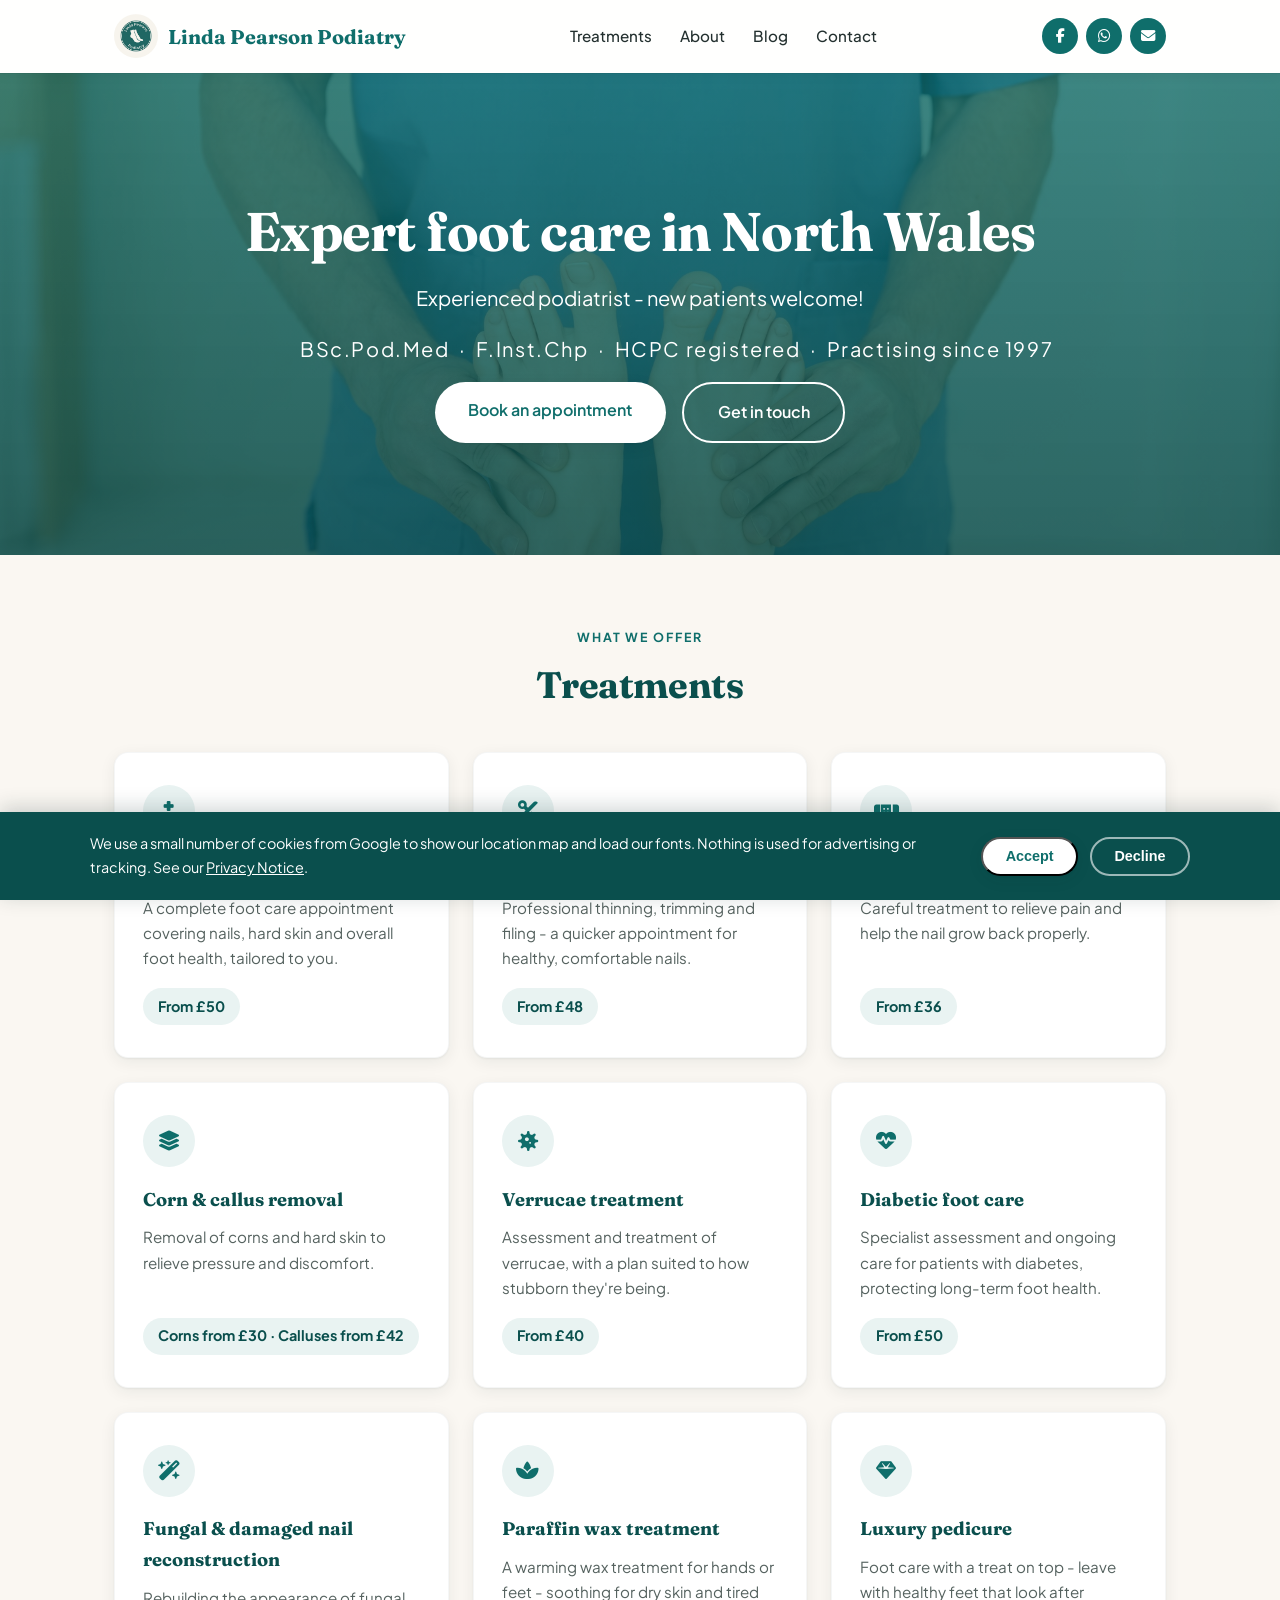
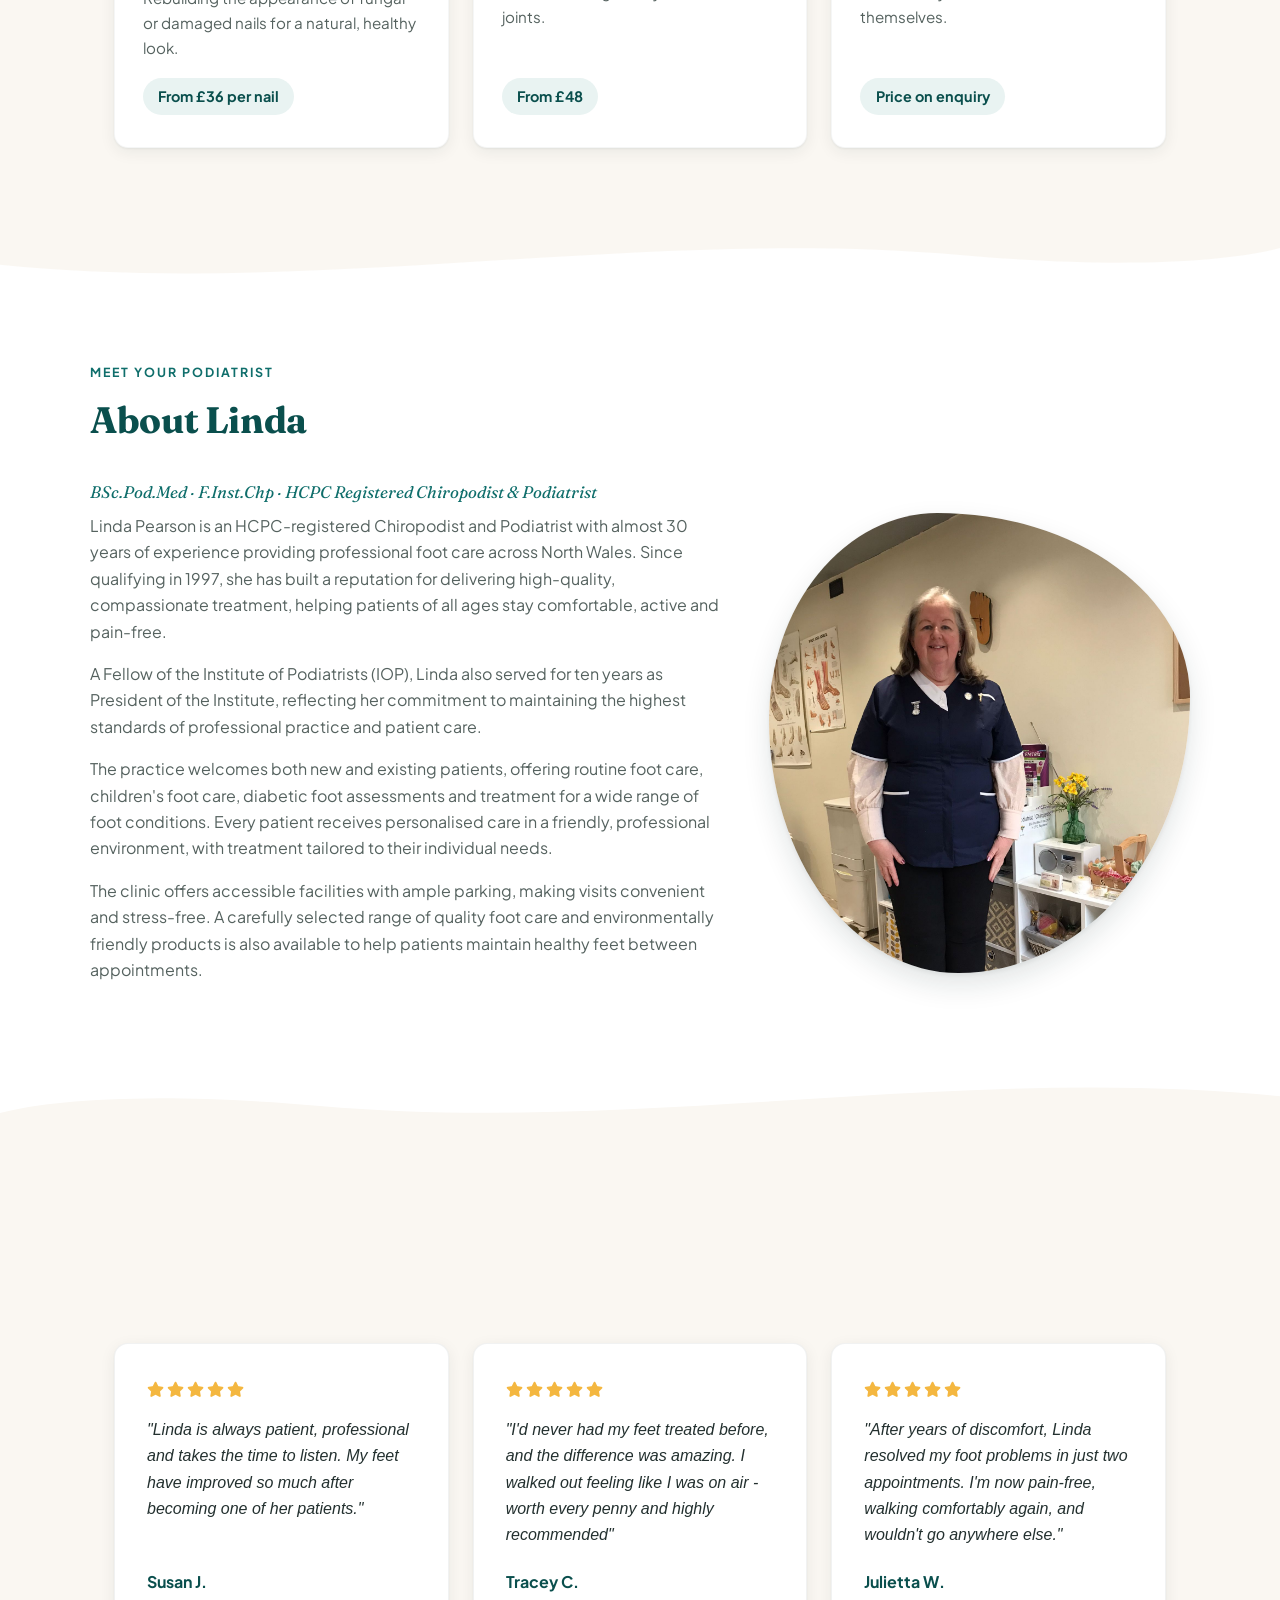
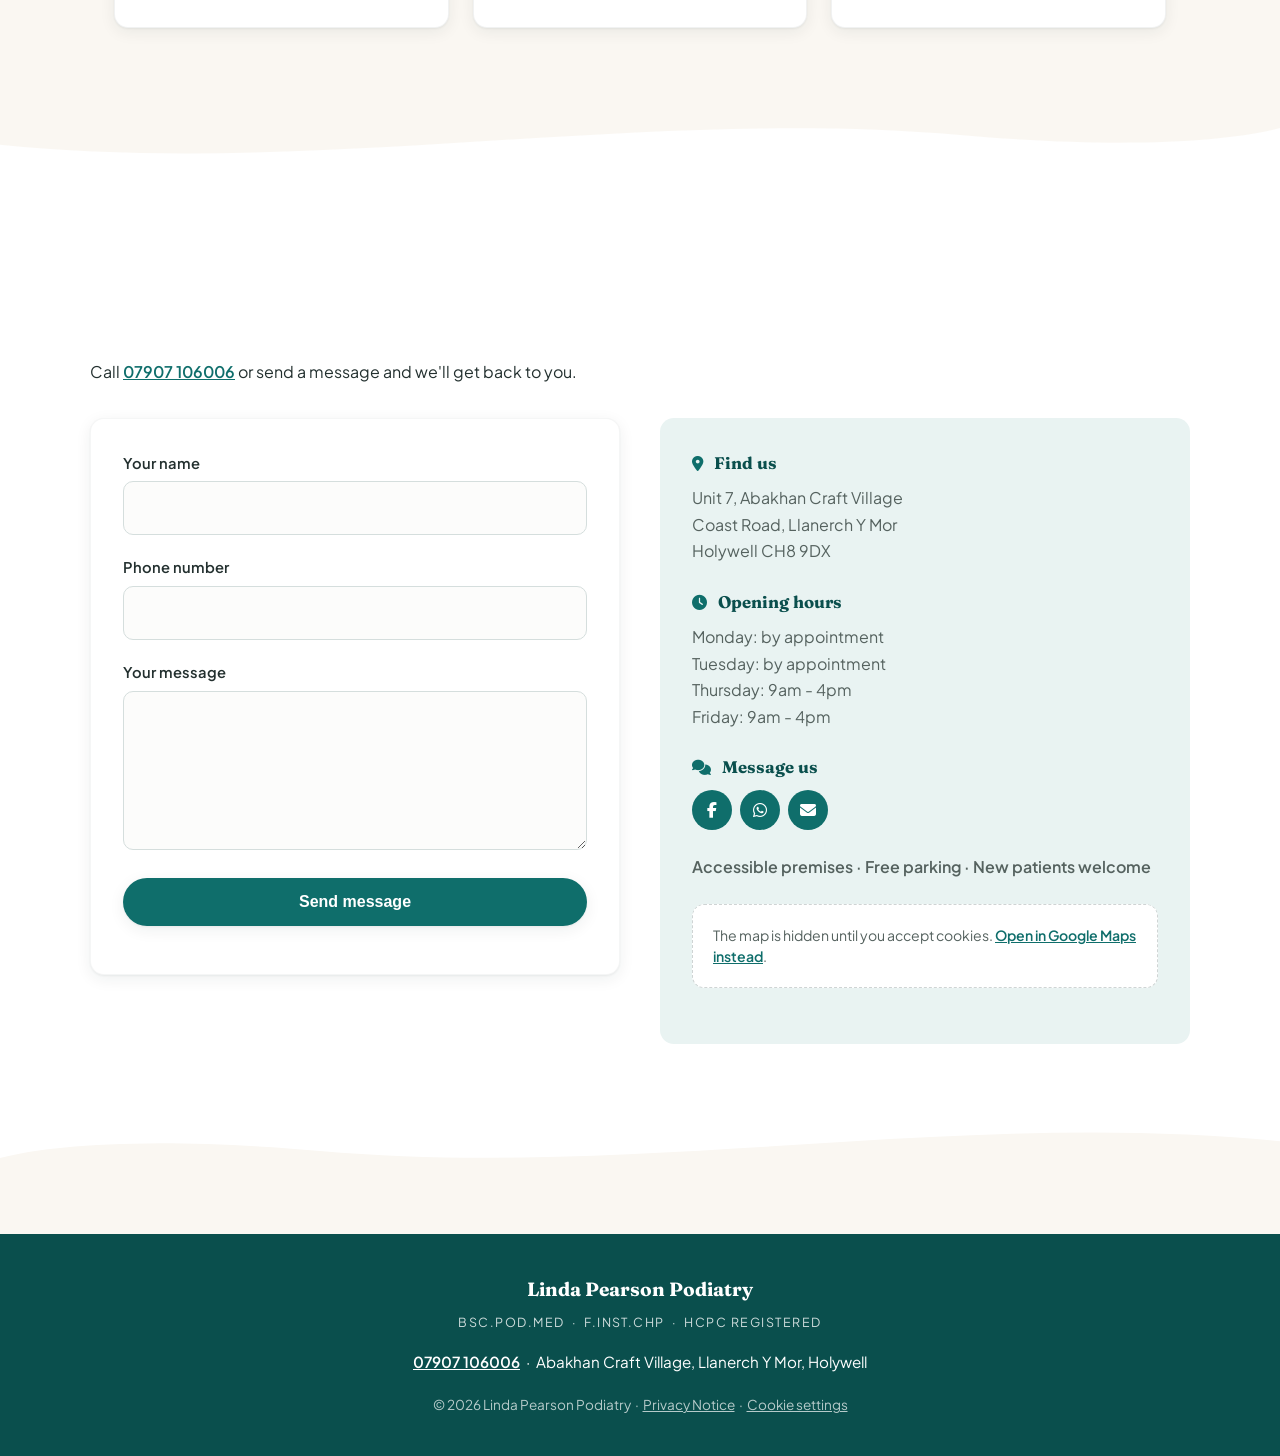
==== commit 2f4120de: "Google maps location and soc. button link updates" ====
--- a/index.html
+++ b/index.html
@@ -41,13 +41,9 @@
                 <li><a href="index.html#contact">Contact</a></li>
             </ul>
             <div class="nav-social">
-                <!-- PLACEHOLDER: paste the practice's Facebook page URL
-                     between the quotes of href -->
                 <a href="https://www.facebook.com/profile.php?id=61552832072055" aria-label="Facebook">
                     <i class="fa-brands fa-facebook-f"></i>
                 </a>
-                <!-- PLACEHOLDER: WhatsApp link is
-                     https://wa.me/447907106006 when ready to go live -->
                 <a href="https://wa.me/447907106006" aria-label="WhatsApp">
                     <i class="fa-brands fa-whatsapp"></i>
                 </a>
@@ -366,7 +362,7 @@
                 </p>
 
                 <div class="map-embed" id="map-embed"
-                     data-map-src="https://www.google.com/maps/embed?pb=!1m18!1m12!1m3!1d596.0496112901401!2d-3.239144641896476!3d53.303887790397724!2m3!1f0!2f0!3f0!3m2!1i1024!2i768!4f13.1!3m3!1m2!1s0x487ad44c616457bb%3A0xf8ead018c721f8a0!2sAbakhan%20Fabrics%2C%20Hobby%20%26%20Home!5e0!3m2!1sen!2suk!4v1785093854070!5m2!1sen!2suk">
+                     data-map-src="https://www.google.com/maps/embed?pb=!1m18!1m12!1m3!1d2384.1855823874803!2d-3.2403002236591!3d53.30412257227708!2m3!1f0!2f0!3f0!3m2!1i1024!2i768!4f13.1!3m3!1m2!1s0x487ad599a6ee4965%3A0x319f607212be59fa!2sLinda%20Pearson%20Podiatry!5e0!3m2!1sen!2suk!4v1785237186526!5m2!1sen!2suk">
                     <p class="map-placeholder">
                         The map is hidden until you accept cookies.
                         <a href="https://maps.google.com/?q=Abakhan+Craft+Village+Holywell+CH8+9DX"
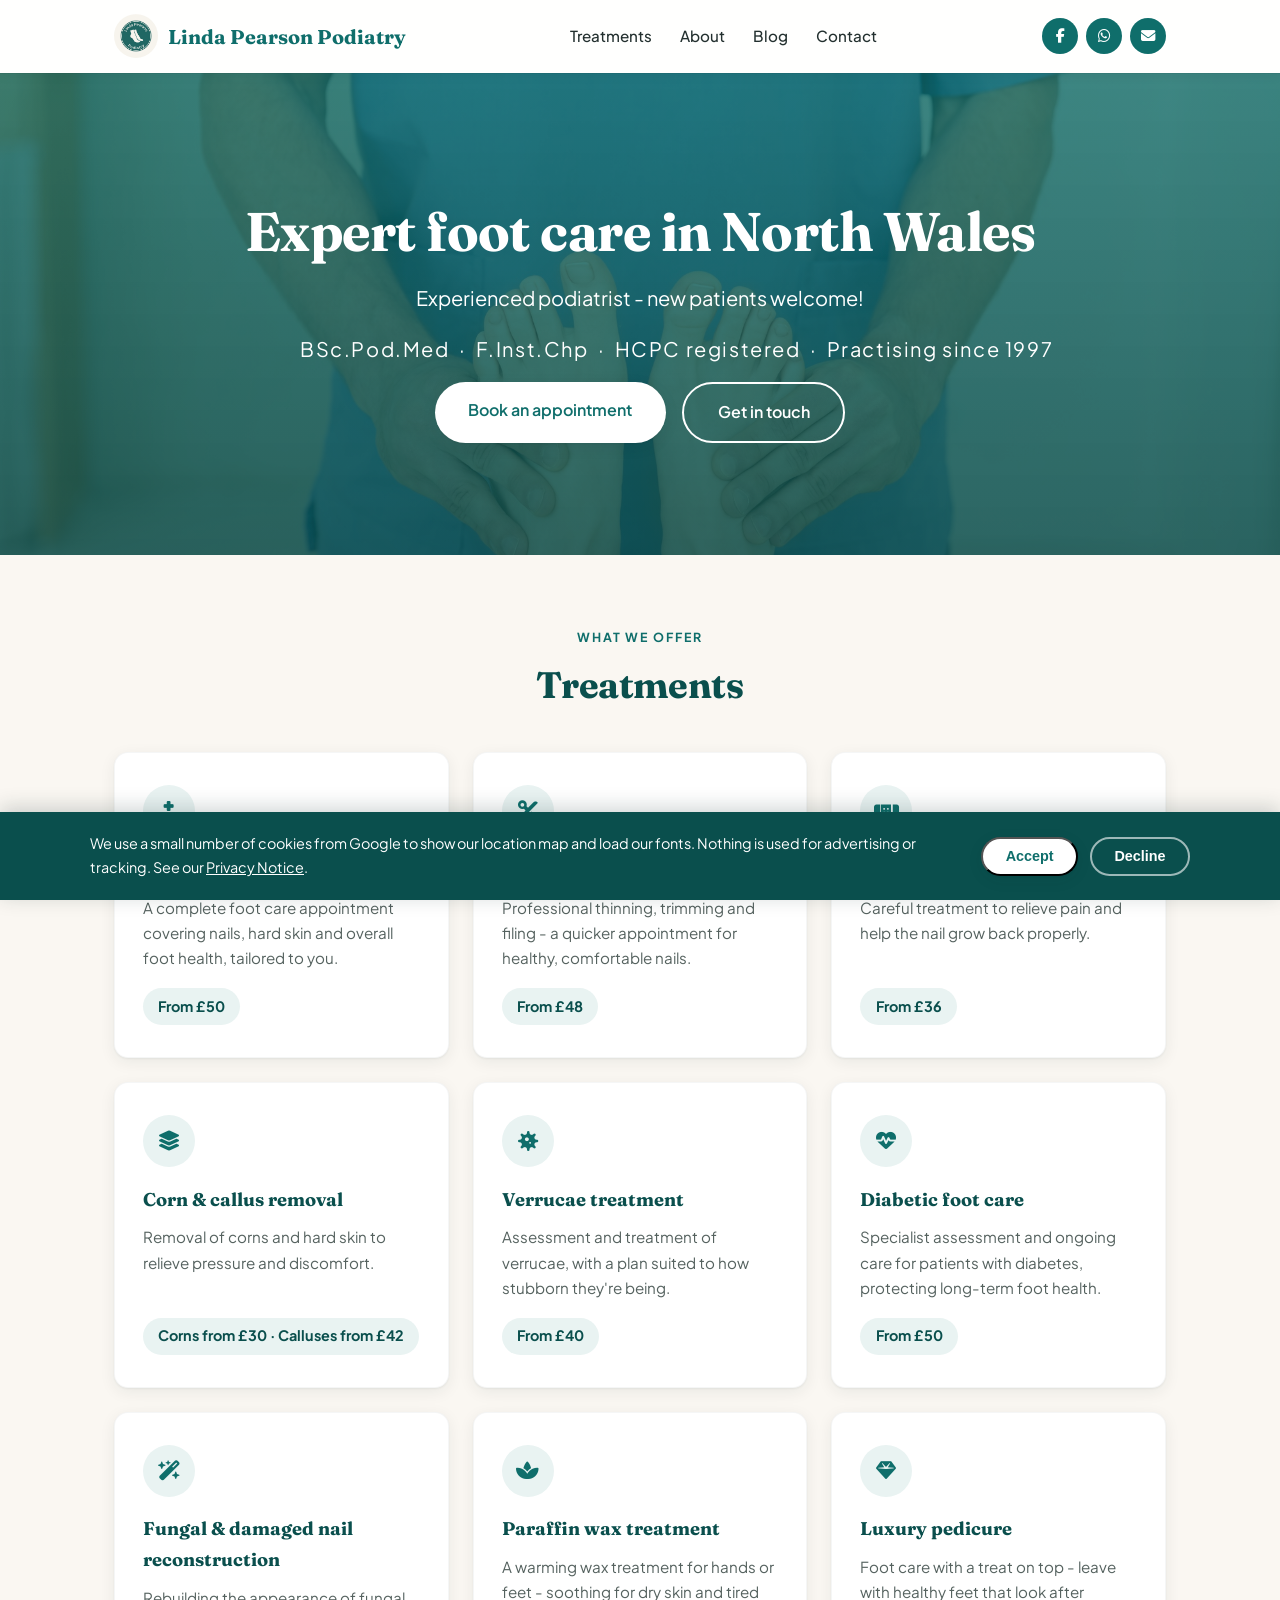
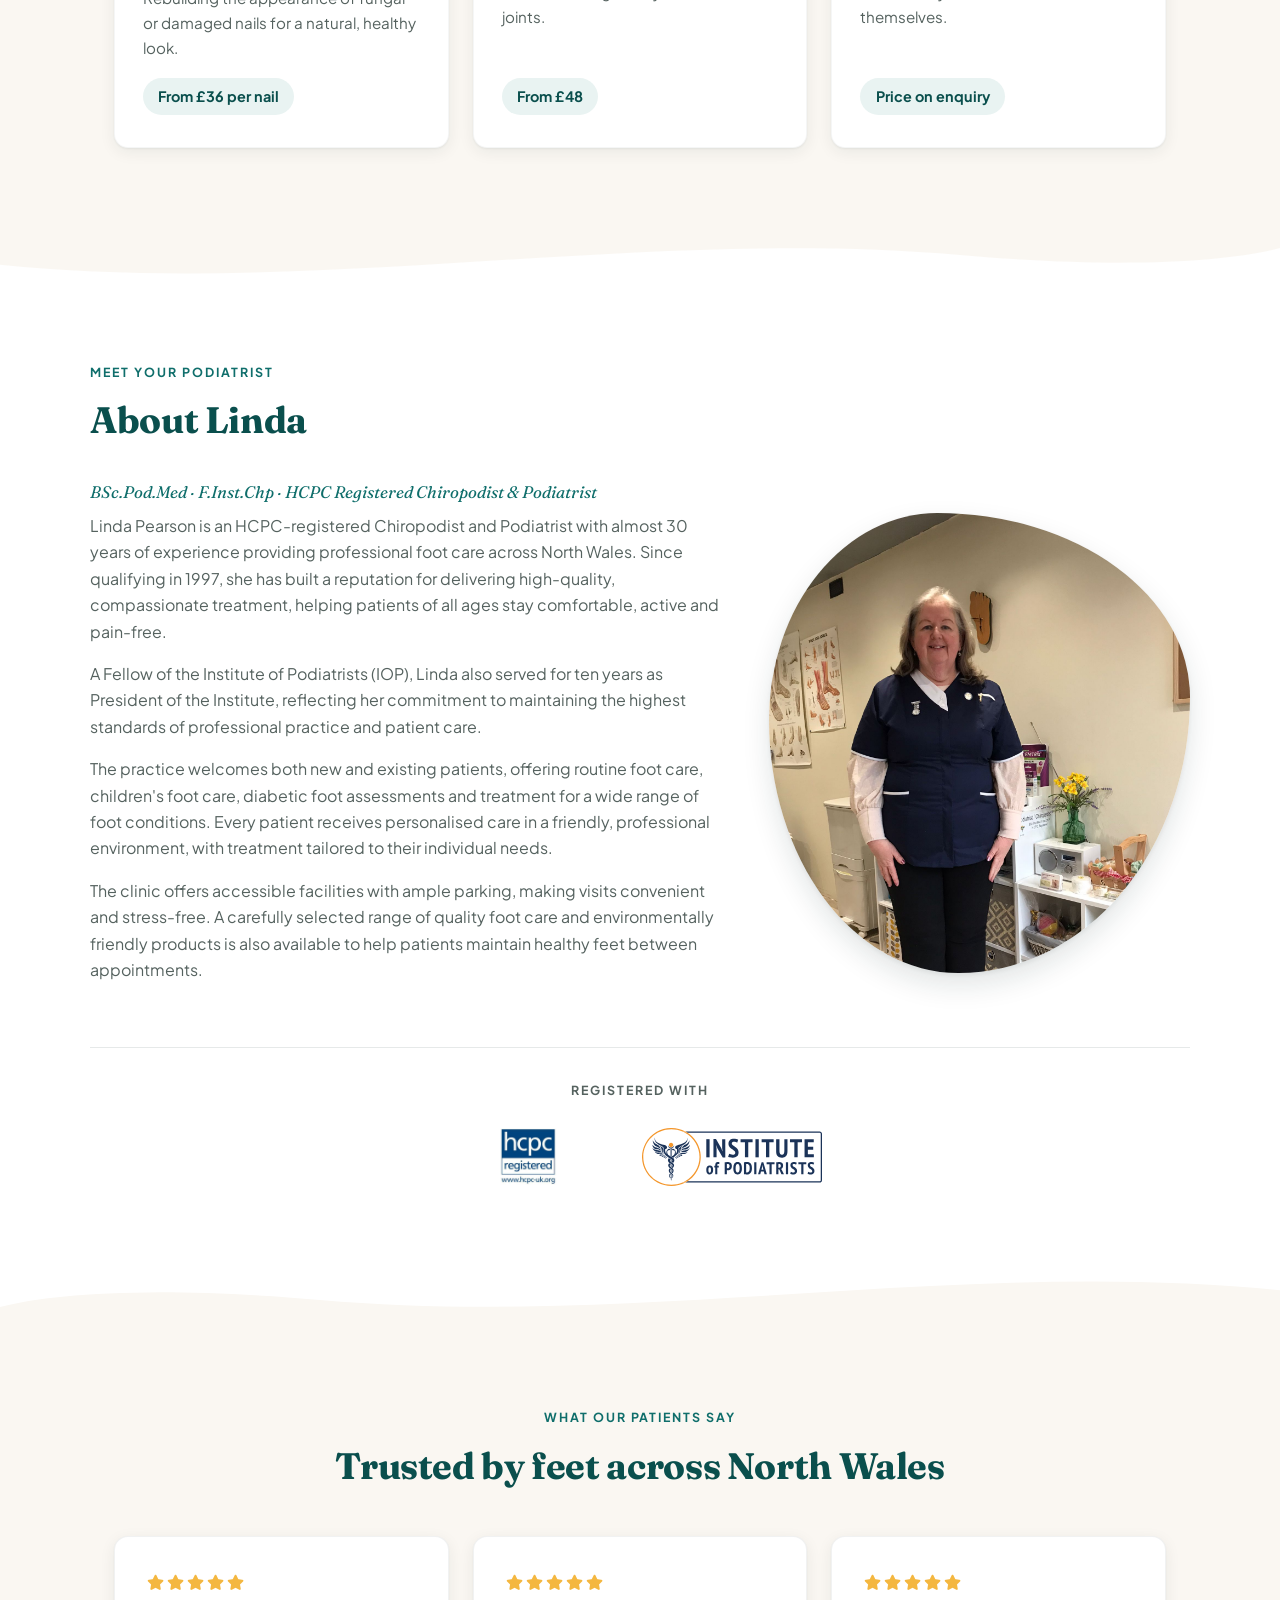
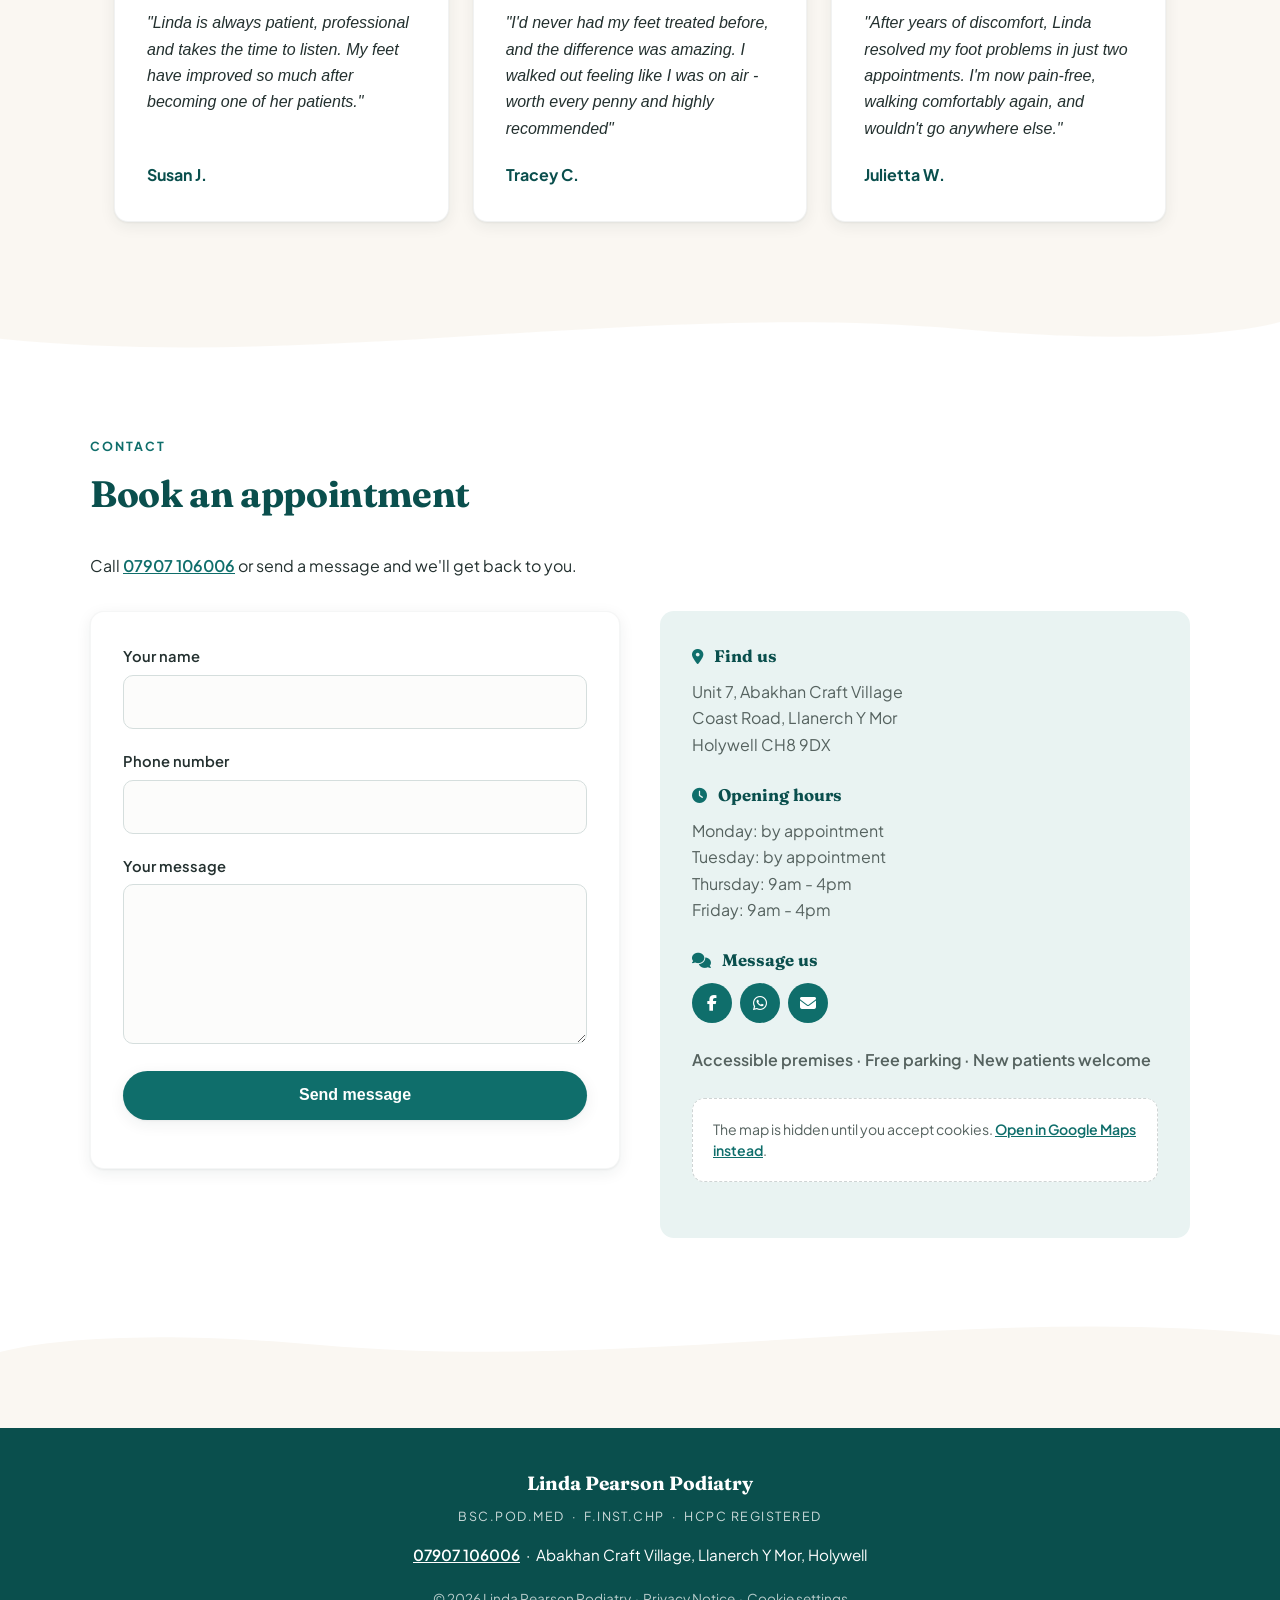
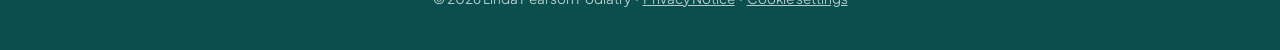
==== commit 667dcda3: "Add IOP and HCPC logos to about" ====
--- a/index.html
+++ b/index.html
@@ -171,45 +171,62 @@
             <p class="eyebrow">Meet your podiatrist</p>
             <h2>About Linda</h2>
             <p class="credentials-line">BSc.Pod.Med &middot; F.Inst.Chp &middot; HCPC Registered Chiropodist &amp; Podiatrist</p>
+
             <div class="about-grid">
                 <div class="about-text">
                     <p>
-                        Linda Pearson is an HCPC-registered Chiropodist and 
-                        Podiatrist with almost 30 years of experience providing 
-                        professional foot care across North Wales. Since 
-                        qualifying in 1997, she has built a reputation for 
-                        delivering high-quality, compassionate treatment, 
-                        helping patients of all ages stay comfortable, active 
+                        Linda Pearson is an HCPC-registered Chiropodist and
+                        Podiatrist with almost 30 years of experience providing
+                        professional foot care across North Wales. Since
+                        qualifying in 1997, she has built a reputation for
+                        delivering high-quality, compassionate treatment,
+                        helping patients of all ages stay comfortable, active
                         and pain-free.
                     </p>
                     <p>
-                        A Fellow of the Institute of Podiatrists (IOP), Linda 
-                        also served for ten years as President of the 
-                        Institute, reflecting her commitment to maintaining 
-                        the highest standards of professional practice and patient 
-                        care.
+                        A Fellow of the Institute of Podiatrists (IOP), Linda
+                        also served for ten years as President of the
+                        Institute, reflecting her commitment to maintaining
+                        the highest standards of professional practice and
+                        patient care.
                     </p>
                     <p>
-                        The practice welcomes both new and existing patients, 
-                        offering routine foot care, children's foot care, 
-                        diabetic foot assessments and treatment for a wide 
-                        range of foot conditions. Every patient receives personalised 
-                        care in a friendly, professional environment, with treatment 
-                        tailored to their individual needs.
+                        The practice welcomes both new and existing patients,
+                        offering routine foot care, children's foot care,
+                        diabetic foot assessments and treatment for a wide
+                        range of foot conditions. Every patient receives
+                        personalised care in a friendly, professional
+                        environment, with treatment tailored to their
+                        individual needs.
                     </p>
                     <p>
-                        The clinic offers accessible facilities with ample parking, 
-                        making visits convenient and stress-free. A carefully selected 
-                        range of quality foot care and environmentally friendly products 
-                        is also available to help patients maintain healthy feet between 
+                        The clinic offers accessible facilities with ample
+                        parking, making visits convenient and stress-free. A
+                        carefully selected range of quality foot care and
+                        environmentally friendly products is also available to
+                        help patients maintain healthy feet between
                         appointments.
                     </p>
                 </div>
+
                 <!-- alt text: what a screen reader says instead of the image -->
                 <img src="images/linda.png"
                      alt="Linda Pearson, podiatrist, in her practice"
                      class="about-photo">
             </div>
+
+            <!-- Registration logos: OUTSIDE the grid, so they sit as a
+                 full-width strip beneath both columns -->
+            <div class="registrations">
+                <p class="registrations-label">Registered with</p>
+                <div class="registration-logos">
+                    <img src="images/hcpc-logo.jpeg"
+                         alt="HCPC - Health and Care Professions Council registered">
+                    <img src="images/iop-logo.svg"
+                         alt="Fellow of the Institute of Podiatrists">
+                </div>
+            </div>
+
         </div>
     </section>
 
--- a/style.css
+++ b/style.css
@@ -635,6 +635,43 @@
     border-radius: 40% 60% 55% 45% / 45% 40% 60% 55%;
     box-shadow: var(--shadow-lift);
 }
+/* Registration logos strip */
+.registrations {
+    margin-top: 3rem;
+    padding-top: 2rem;
+    border-top: 1px solid rgba(16, 42, 41, 0.1);
+    text-align: center;
+}
+
+.registrations-label {
+    font-size: 0.78rem;
+    font-weight: 700;
+    letter-spacing: 0.16em;
+    text-transform: uppercase;
+    color: var(--ink-soft);
+    margin-bottom: 1.25rem;
+}
+
+.registration-logos {
+    display: flex;
+    align-items: center;
+    justify-content: center;
+    gap: 2.5rem;
+    flex-wrap: wrap;
+}
+
+/* object-fit: contain shows the whole logo inside the box
+   without cropping or distorting it, whatever its proportions */
+.registration-logos img {
+    height: 60px;
+    width: auto;
+    max-width: 180px;
+    object-fit: contain;
+}
+
+.registration-logos img:first-child {
+    height: 72px;   /* HCPC - taller to balance the wider IOP badge */
+}
 
 /* ============================================
    13. WAVE DIVIDERS
@@ -741,6 +778,14 @@
 
     .blog-grid {
         grid-template-columns: 1fr;
+    }
+
+    .registration-logos {
+        gap: 1.5rem;
+    }
+
+    .registration-logos img {
+        height: 48px;
     }
 }
 
@@ -1169,7 +1214,9 @@
 
 .review-grid {
     display: grid;
-    grid-template-columns: repeat(3, 1fr);
+    /* "Fit as many columns as will fit, each at least 280px wide."
+       The grid re-flows itself at any screen size - no media query needed. */
+    grid-template-columns: repeat(auto-fit, minmax(280px, 1fr));
     gap: 1.5rem;
     text-align: left;
 }
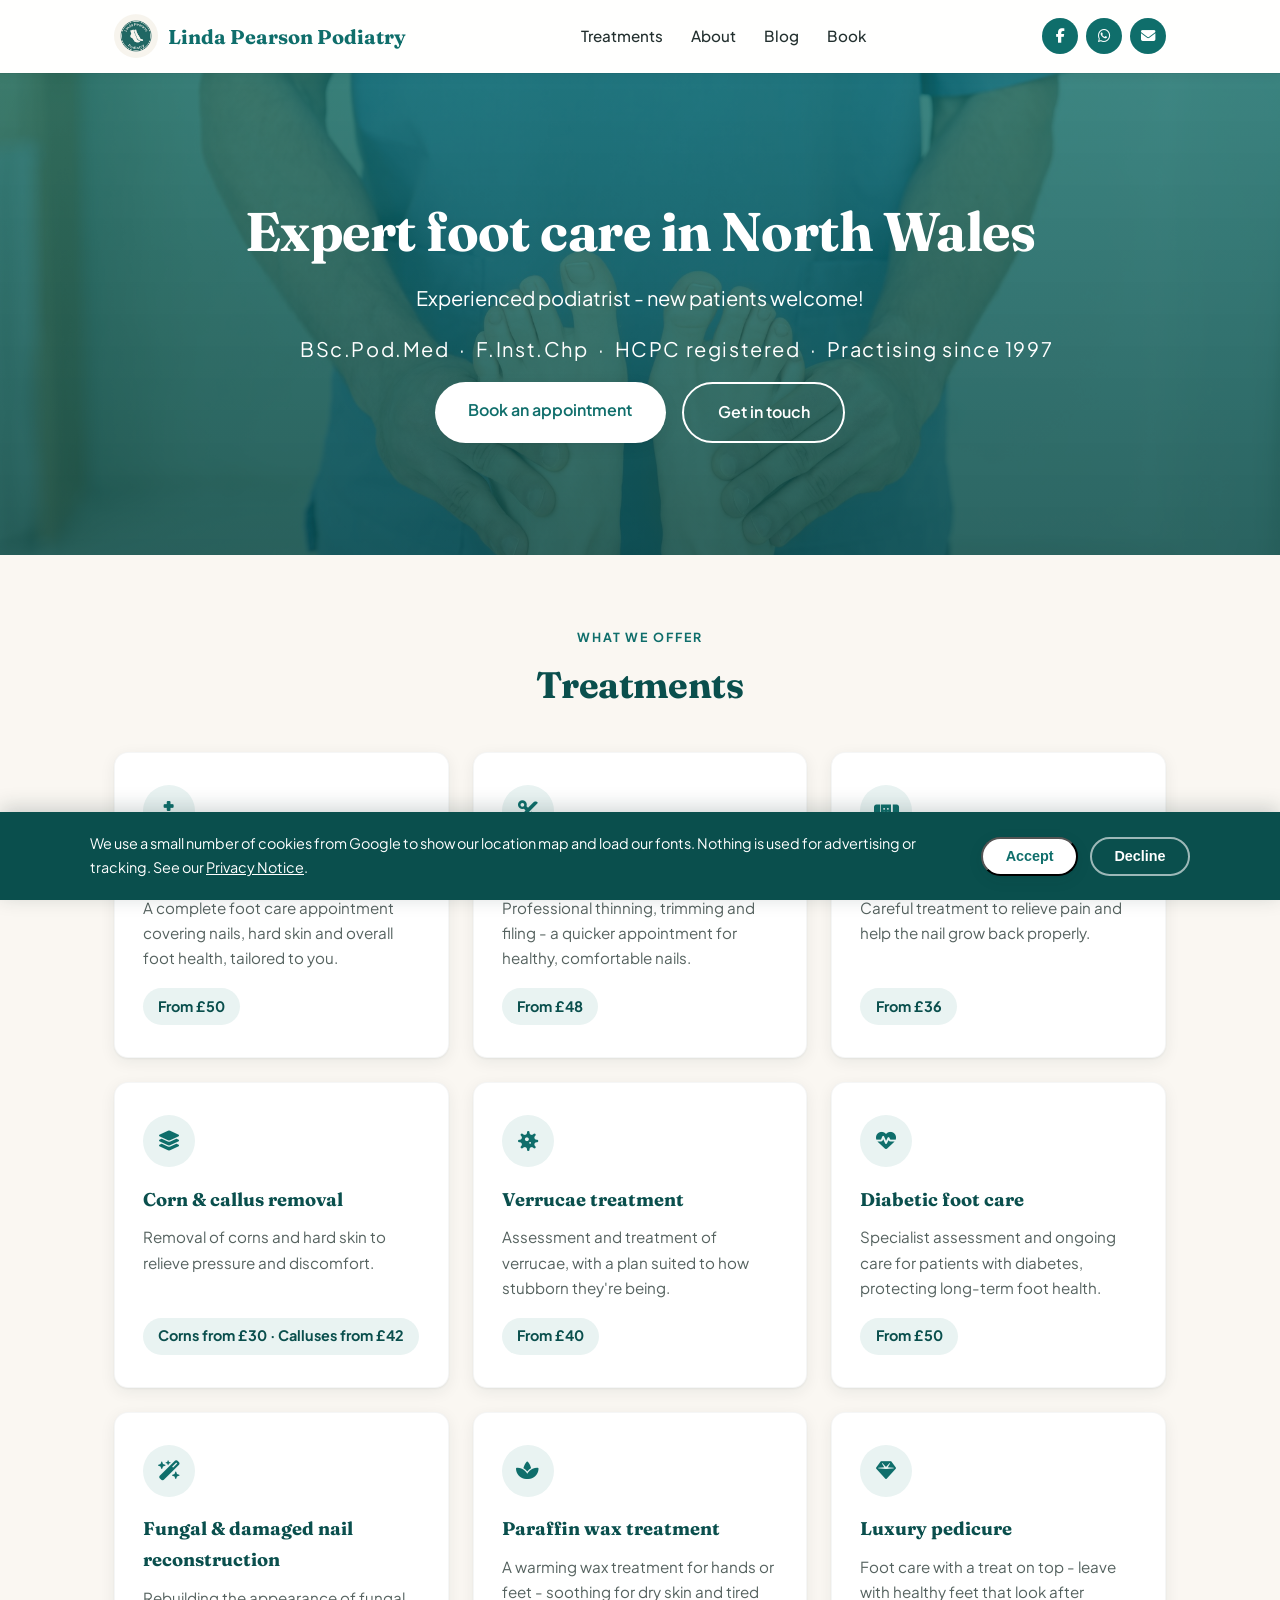
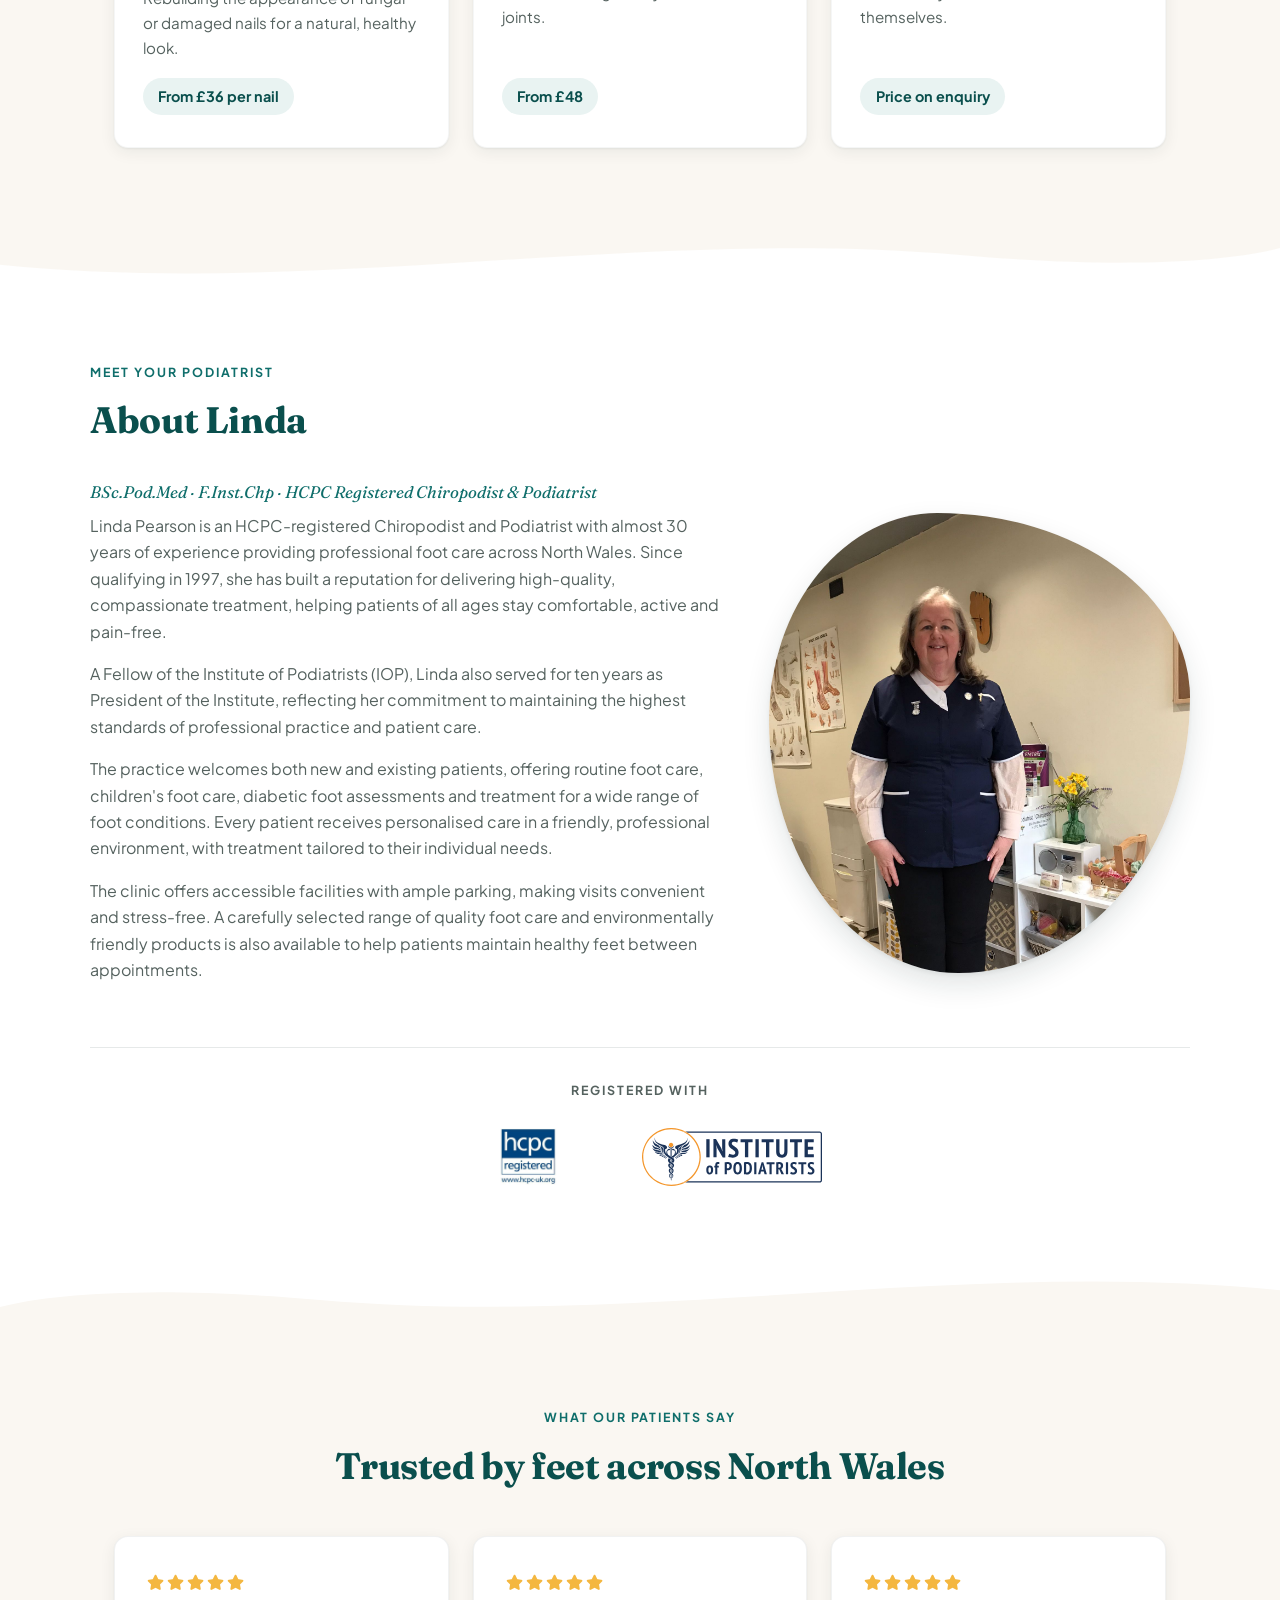
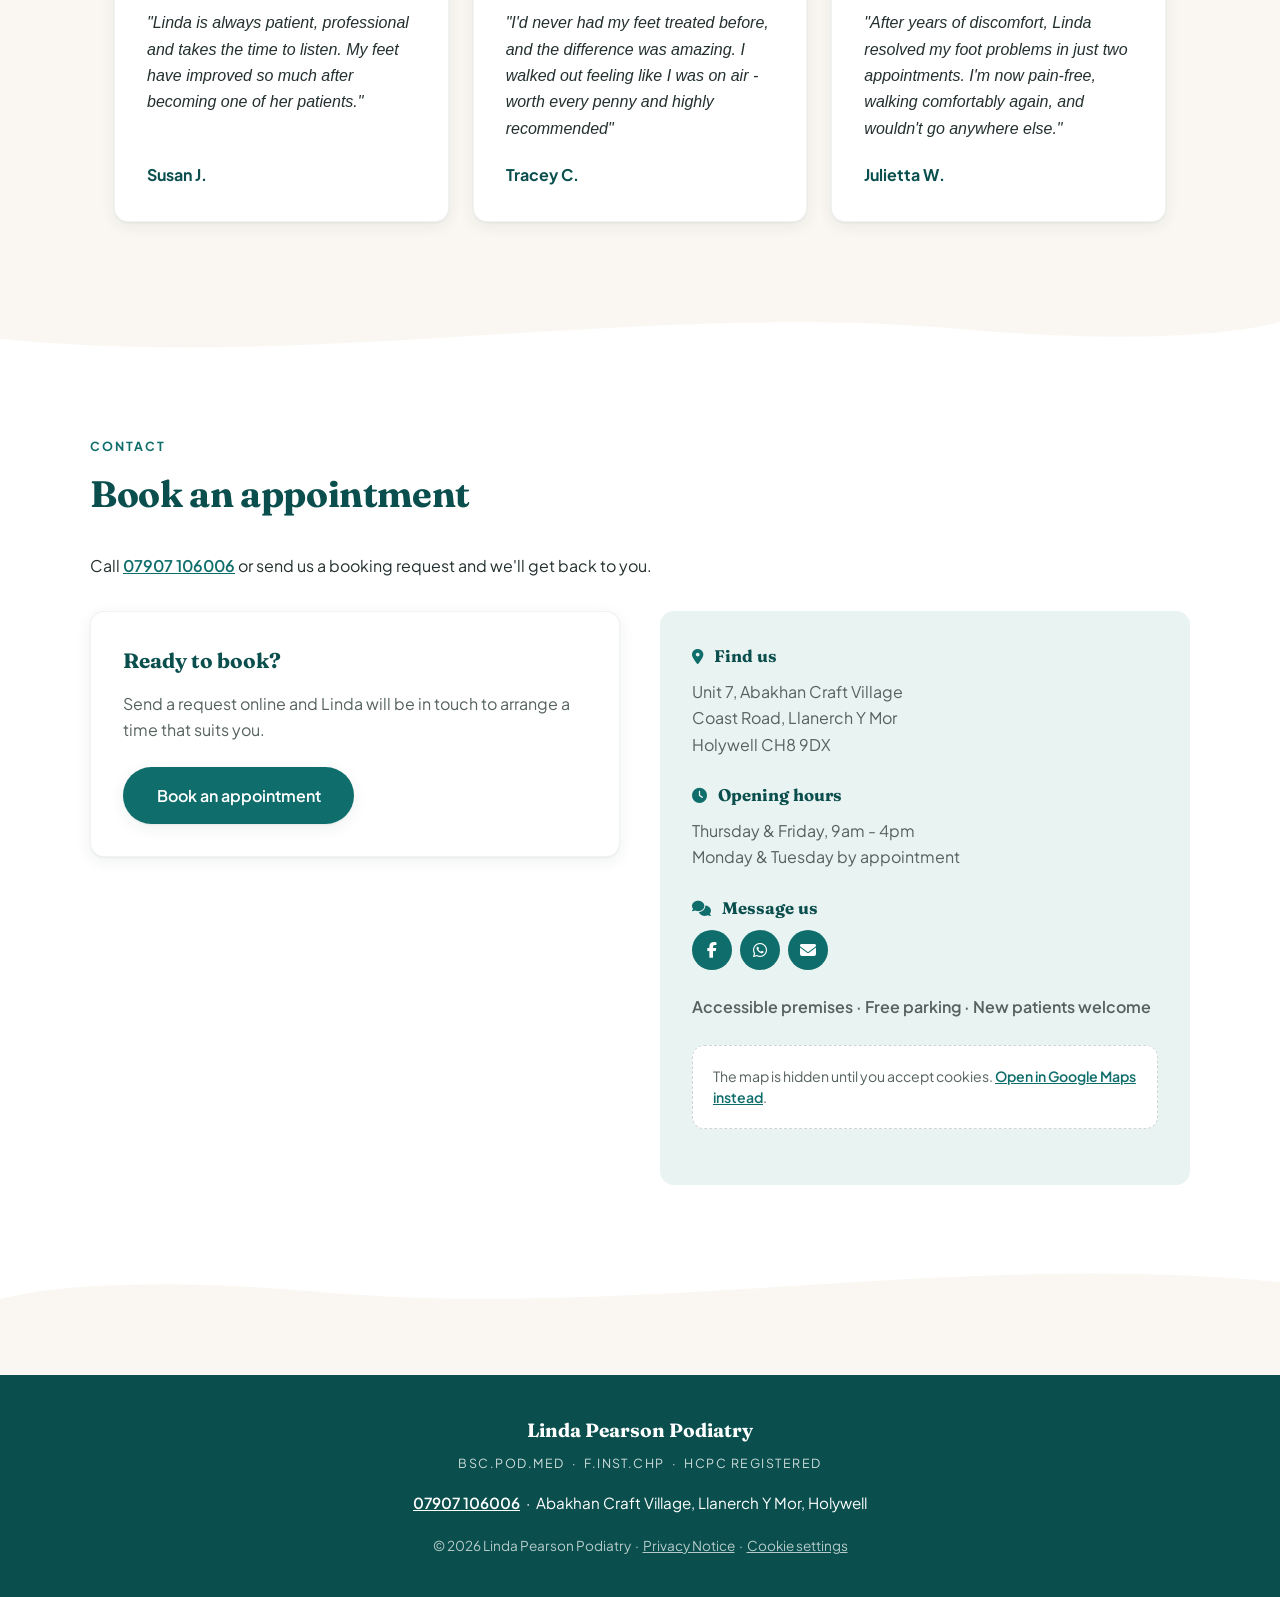
==== commit ffde528e: "Add booking page with treatment pre-fill" ====
--- a/index.html
+++ b/index.html
@@ -38,7 +38,7 @@
                 <li><a href="treatments.html">Treatments</a></li>
                 <li><a href="index.html#about">About</a></li>
                 <li><a href="blog.html">Blog</a></li>
-                <li><a href="index.html#contact">Contact</a></li>
+                <li><a href="book.html">Book</a></li>
             </ul>
             <div class="nav-social">
                 <a href="https://www.facebook.com/profile.php?id=61552832072055" aria-label="Facebook">
@@ -63,7 +63,7 @@
             HCPC registered &nbsp;&middot;&nbsp; Practising since 1997
         </p>
         <div class="hero-buttons">
-            <a href="#contact" class="button">Book an appointment</a>
+            <a href="book.html" class="button">Book an appointment</a>
             <!-- sms: opens the visitor's texting app with the number
                  filled in - works on phones, quietly inert on desktops -->
             <a href="sms:+447907106006" class="button button-secondary">Get in touch</a>
@@ -313,41 +313,19 @@
         <h2>Book an appointment</h2>
         <p class="contact-intro">
             Call <a href="tel:+447907106006">07907 106006</a>
-            or send a message and we'll get back to you.
+            or send us a booking request and we'll get back to you.
         </p>
 
         <div class="contact-grid">
 
-            <!-- data-netlify="true" tells Netlify to collect this form's
-                 submissions. The honeypot quietly filters spam bots. -->
-            <form id="contact-form" name="contact" method="POST"
-                  data-netlify="true" netlify-honeypot="bot-field">
-                <!-- Netlify needs this to route the submission -->
-                <input type="hidden" name="form-name" value="contact">
-                <!-- Honeypot: invisible to humans, bots fill it in,
-                     Netlify bins anything that does -->
-                <p hidden><label>Don't fill this in: <input name="bot-field"></label></p>
-
-                <div class="form-field">
-                    <label for="name">Your name</label>
-                    <input type="text" id="name" name="name">
-                </div>
-
-                <div class="form-field">
-                    <label for="phone">Phone number</label>
-                    <input type="tel" id="phone" name="phone">
-                </div>
-
-                <div class="form-field">
-                    <label for="message">Your message</label>
-                    <textarea id="message" name="message" rows="5"></textarea>
-                </div>
-
-                <button type="submit" class="button">Send message</button>
-
-                <!-- JavaScript writes success/error messages here -->
-                <p id="form-status"></p>
-            </form>
+            <div class="contact-cta">
+                <h3>Ready to book?</h3>
+                <p>
+                    Send a request online and Linda will be in touch to
+                    arrange a time that suits you.
+                </p>
+                <a href="book.html" class="button">Book an appointment</a>
+            </div>
 
             <div class="contact-details">
                 <h3><i class="fa-solid fa-location-dot"></i> Find us</h3>
@@ -359,17 +337,14 @@
 
                 <h3><i class="fa-solid fa-clock"></i> Opening hours</h3>
                 <p>
-                    Monday: by appointment<br>
-                    Tuesday: by appointment<br>
-                    Thursday: 9am - 4pm<br>
-                    Friday: 9am - 4pm<br>
+                    Thursday &amp; Friday, 9am - 4pm<br>
+                    Monday &amp; Tuesday by appointment
                 </p>
 
                 <h3><i class="fa-solid fa-comments"></i> Message us</h3>
                 <p class="contact-social">
-                    <!-- Same PLACEHOLDER links as the nav - fill both together -->
-                    <a href="https://www.facebook.com/profile.php?id=61552832072055" aria-label="Facebook"><i class="fa-brands fa-facebook-f"></i></a>
-                    <a href="https://wa.me/447907106006" aria-label="WhatsApp"><i class="fa-brands fa-whatsapp"></i></a>
+                    <a href="#" aria-label="Facebook"><i class="fa-brands fa-facebook-f"></i></a>
+                    <a href="#" aria-label="WhatsApp"><i class="fa-brands fa-whatsapp"></i></a>
                     <a href="mailto:lindapearsonchp@gmail.com" aria-label="Email us"><i class="fa-solid fa-envelope"></i></a>
                 </p>
 
--- a/style.css
+++ b/style.css
@@ -560,6 +560,36 @@
     max-width: 1100px;
     margin-left: auto;
     margin-right: auto;
+}
+
+.contact-cta {
+    background-color: var(--white);
+    border: 1px solid rgba(16, 42, 41, 0.06);
+    border-radius: 14px;
+    box-shadow: var(--shadow-soft);
+    padding: 2rem;
+}
+
+.contact-cta h3 {
+    font-family: var(--font-head);
+    font-size: 1.3rem;
+    color: var(--teal-dark);
+    margin-bottom: 0.75rem;
+}
+
+.contact-cta p {
+    color: var(--ink-soft);
+    margin-bottom: 1.5rem;
+}
+
+.contact-cta .button {
+    background-color: var(--teal);
+    color: var(--white);
+}
+
+.contact-cta .button:hover {
+    background-color: var(--teal-dark);
+    color: var(--white);
 }
 
 /* ============================================
@@ -1326,4 +1356,72 @@
 .map-placeholder a {
     color: var(--teal);
     font-weight: 600;
+}
+
+/* ============================================
+   22. BOOK PAGE + FORM DROPDOWNS
+   ============================================ */
+
+.book-hero {
+    text-align: center;
+    padding-top: 3.5rem;
+    padding-bottom: 1rem;
+    max-width: 1100px;
+    margin: 0 auto;
+}
+
+.book-hero h1 {
+    font-family: var(--font-head);
+    font-size: clamp(2rem, 4vw, 2.8rem);
+    color: var(--teal-dark);
+    margin-bottom: 1rem;
+}
+
+.book-intro {
+    max-width: 38em;
+    margin: 0 auto;
+    color: var(--ink-soft);
+}
+
+.book-intro a {
+    color: var(--teal);
+    font-weight: 600;
+}
+
+.book-section {
+    max-width: 1100px;
+    margin: 0 auto;
+    padding: 2rem 1.5rem 4rem;
+}
+
+/* Dropdowns styled to match the text inputs */
+select {
+    width: 100%;
+    padding: 0.8rem 0.9rem;
+    border: 1.5px solid #d5dedd;
+    border-radius: 10px;
+    background-color: #fcfcfb;
+    font: inherit;
+    color: var(--ink);
+    cursor: pointer;
+    transition: border-color 0.2s, box-shadow 0.2s;
+}
+
+select:focus {
+    outline: none;
+    border-color: var(--teal);
+    box-shadow: 0 0 0 4px rgba(15, 110, 107, 0.14);
+    background-color: var(--white);
+}
+
+/* Required-field marker */
+.req {
+    color: #b3261e;
+    font-weight: 700;
+}
+
+.form-note {
+    font-size: 0.85rem;
+    color: var(--ink-soft);
+    margin-bottom: 1.25rem;
 }
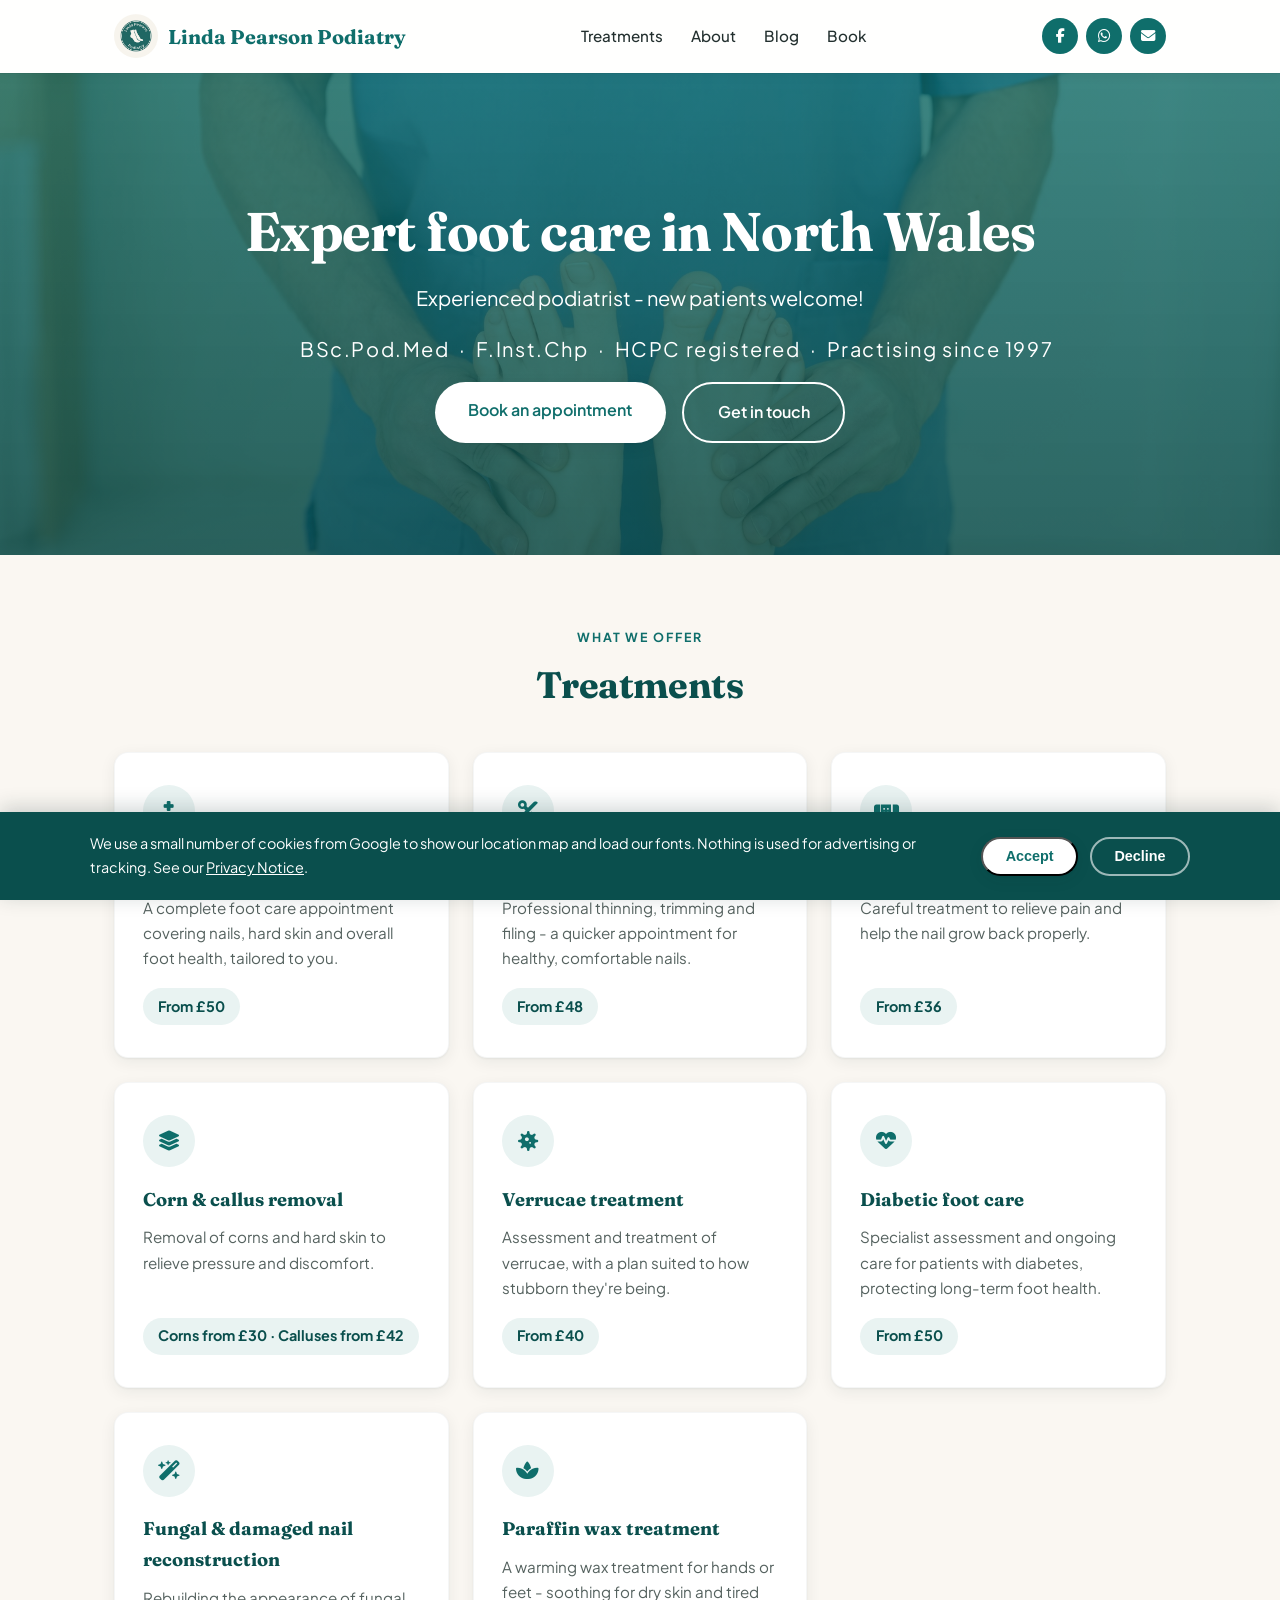
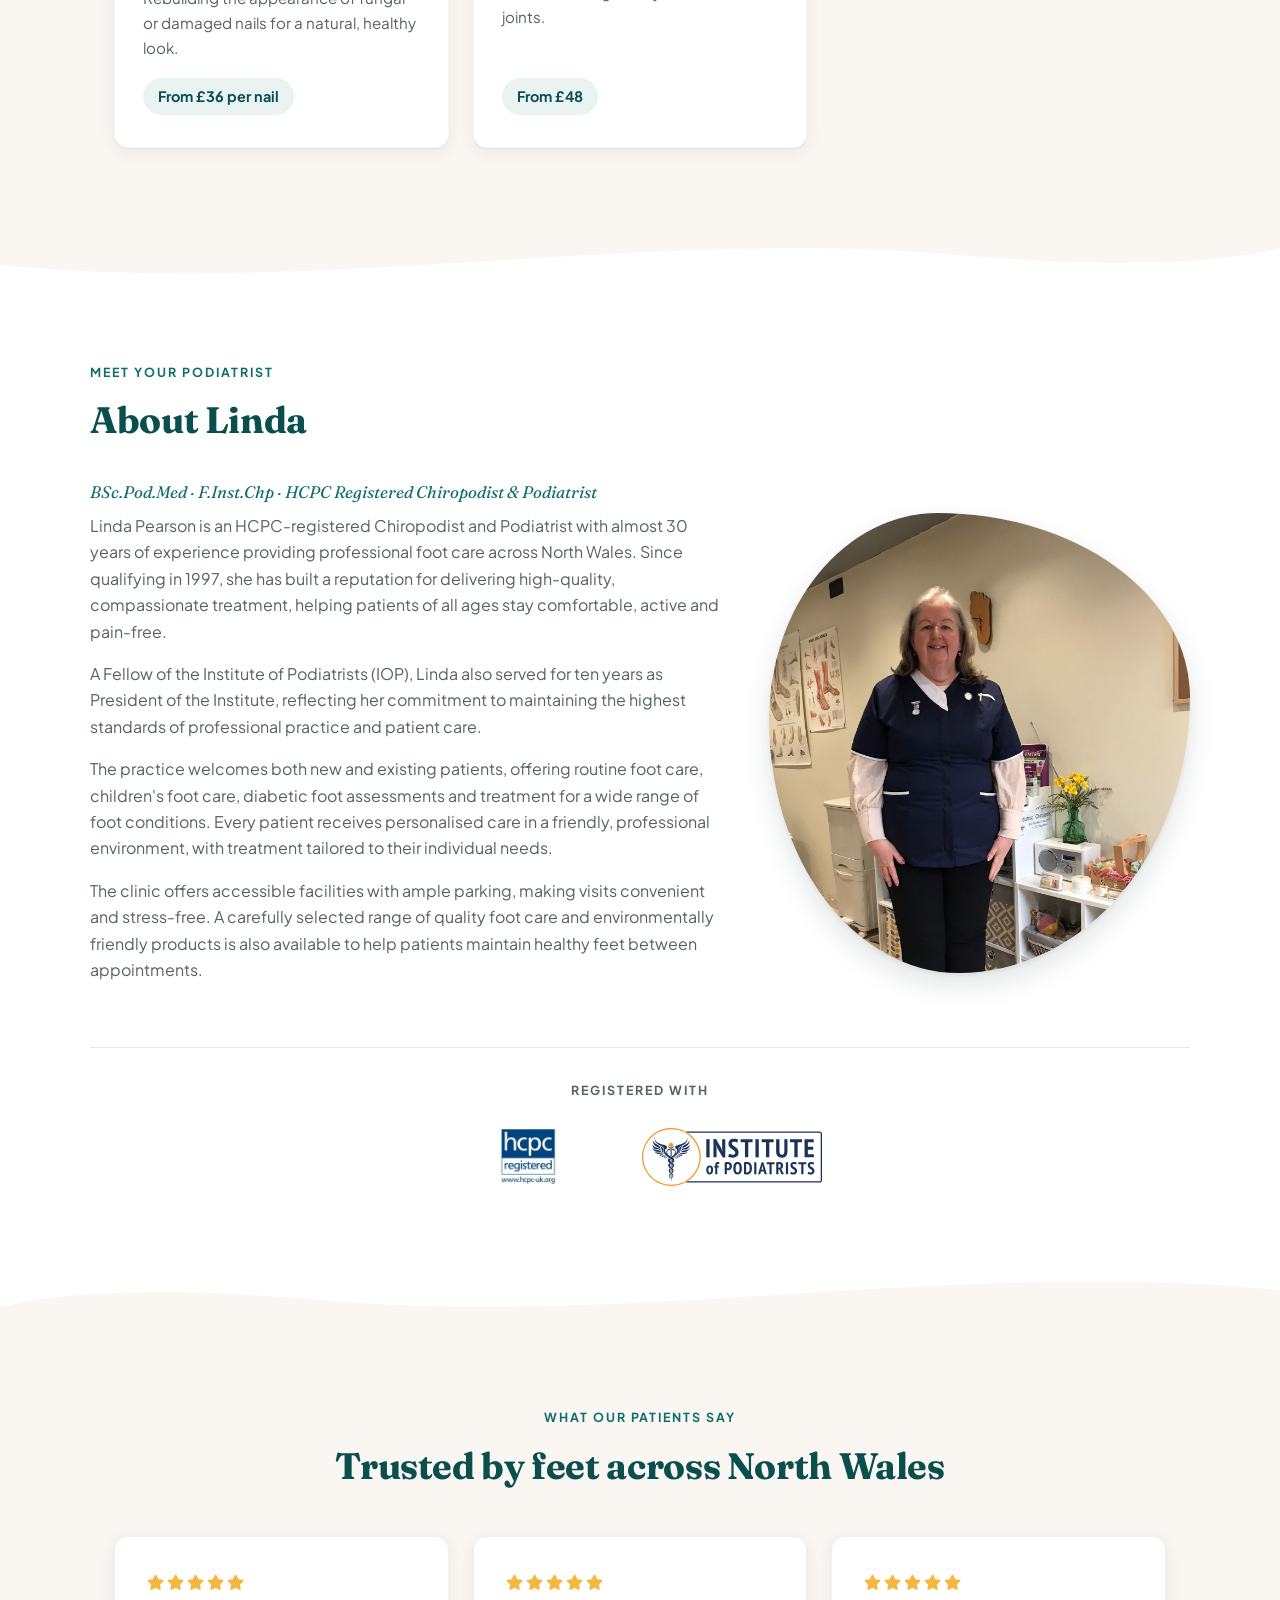
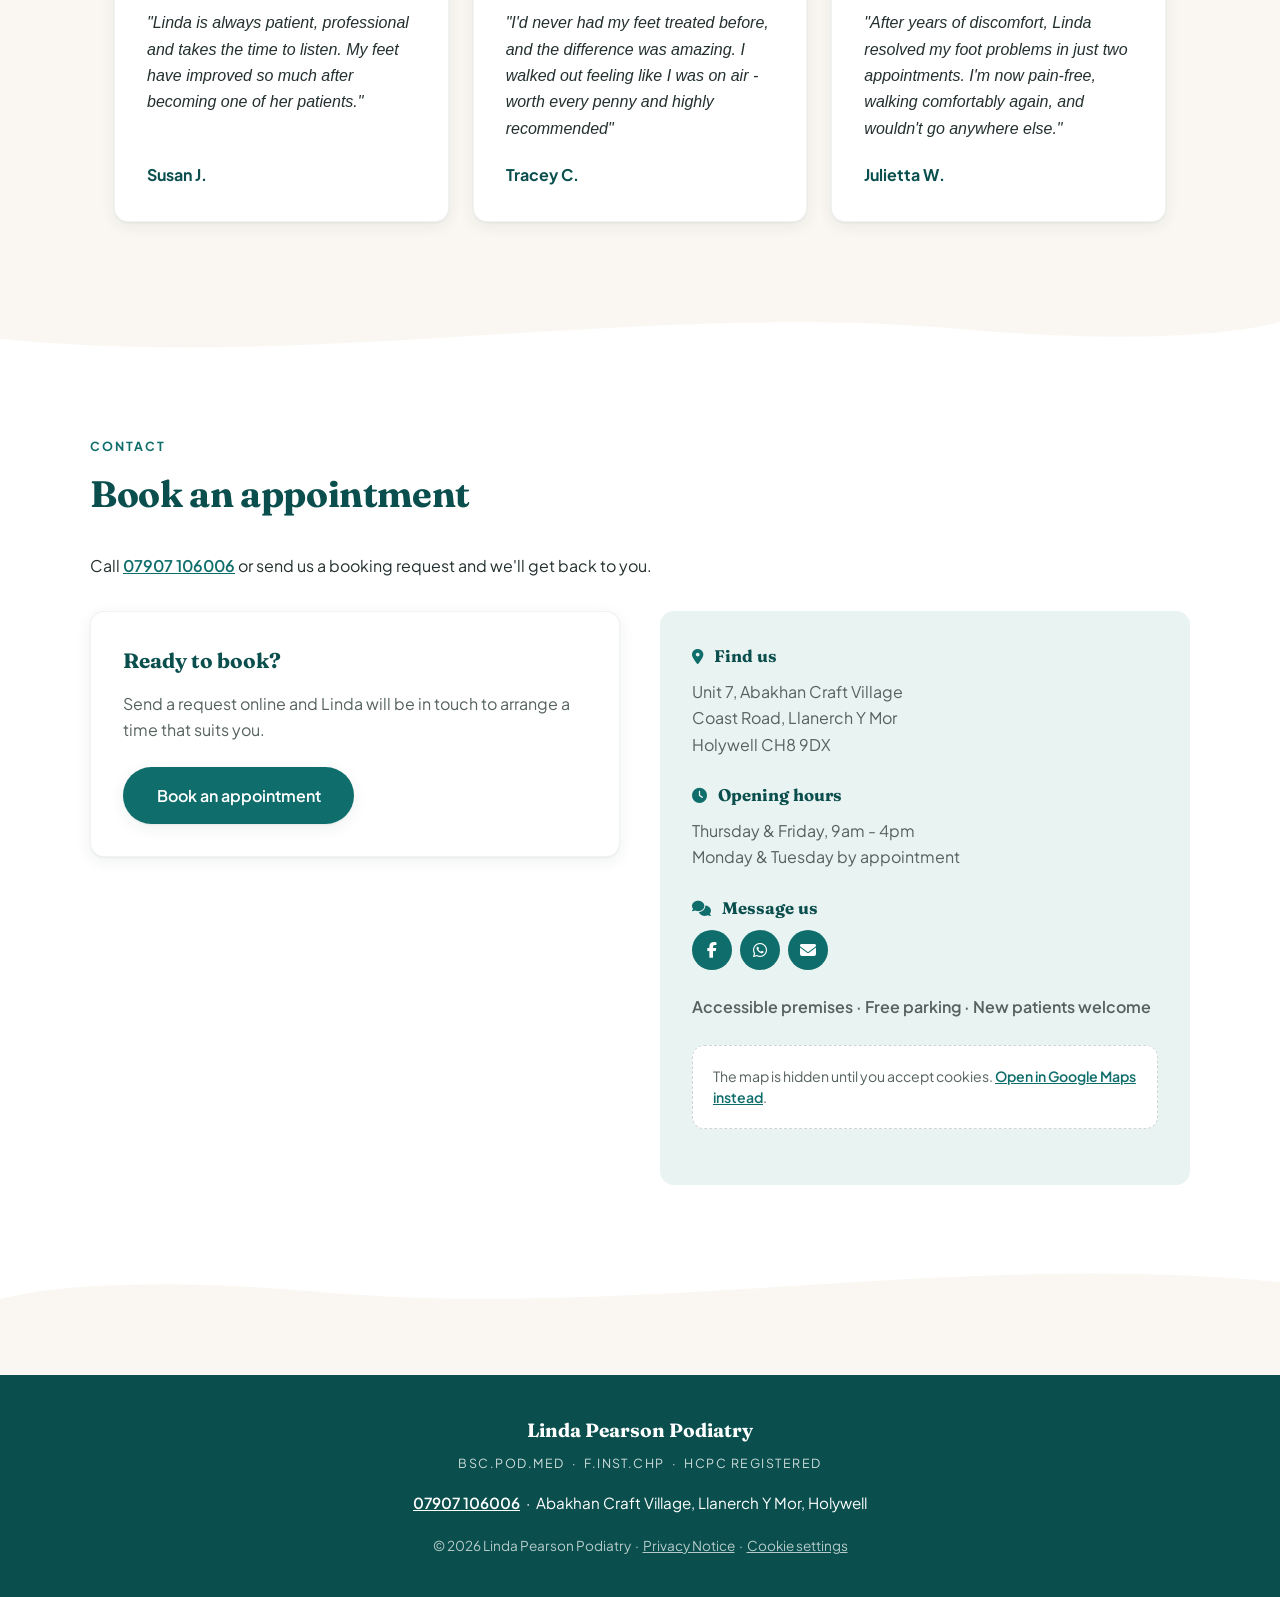
==== commit e6c8da33: "Add files via upload Remove luxury pedicure, add structured data" ====
--- a/index.html
+++ b/index.html
@@ -22,6 +22,48 @@
 
     <!-- Our stylesheet -->
     <link rel="stylesheet" href="style.css">
+    <!-- Structured data: tells Google exactly what this business is, where,
+         and when it's open. Invisible to visitors. Validate any changes at
+         search.google.com/test/rich-results -->
+    <script type="application/ld+json">
+    {
+      "@context": "https://schema.org",
+      "@type": "MedicalBusiness",
+      "name": "Linda Pearson Podiatry",
+      "description": "Private podiatry and chiropody practice in North Wales, offering routine foot care, verrucae, ingrown toenails, corns and calluses, and specialist diabetic foot care.",
+      "url": "https://www.lindapearsonpodiatry.com/",
+      "logo": "https://www.lindapearsonpodiatry.com/images/logo.png",
+      "image": "https://www.lindapearsonpodiatry.com/images/linda.png",
+      "telephone": "+447907106006",
+      "email": "lindapearsonchp@gmail.com",
+      "priceRange": "££",
+      "address": {
+        "@type": "PostalAddress",
+        "streetAddress": "Unit 7, Abakhan Craft Village, Coast Road",
+        "addressLocality": "Llanerch Y Mor, Holywell",
+        "addressRegion": "Flintshire",
+        "postalCode": "CH8 9DX",
+        "addressCountry": "GB"
+      },
+      "geo": {
+        "@type": "GeoCoordinates",
+        "latitude": 53.30415625707053,
+        "longitude": -3.237717253583778
+      },
+      "openingHoursSpecification": [
+        {
+          "@type": "OpeningHoursSpecification",
+          "dayOfWeek": ["Thursday", "Friday"],
+          "opens": "09:00",
+          "closes": "16:00"
+        }
+      ],
+      "areaServed": {
+        "@type": "AdministrativeArea",
+        "name": "North Wales"
+      }
+    }
+    </script>
 </head>
 <body>
 
@@ -141,16 +183,6 @@
                 <p>A warming wax treatment for hands or feet - soothing
                    for dry skin and tired joints.</p>
                 <p class="price">From &pound;48</p>
-            </a>
-
-            <a href="treatments.html#luxury-pedicure" class="card">
-                <div class="card-icon"><i class="fa-solid fa-gem"></i></div>
-                <h3>Luxury pedicure</h3>
-                <p>Foot care with a treat on top - leave with healthy
-                   feet that look after themselves.</p>
-                <p class="price">Price on enquiry</p>
-                <!-- PLACEHOLDER: confirm price, or remove this card if
-                     paraffin wax IS the luxury pedicure -->
             </a>
 
         </div>
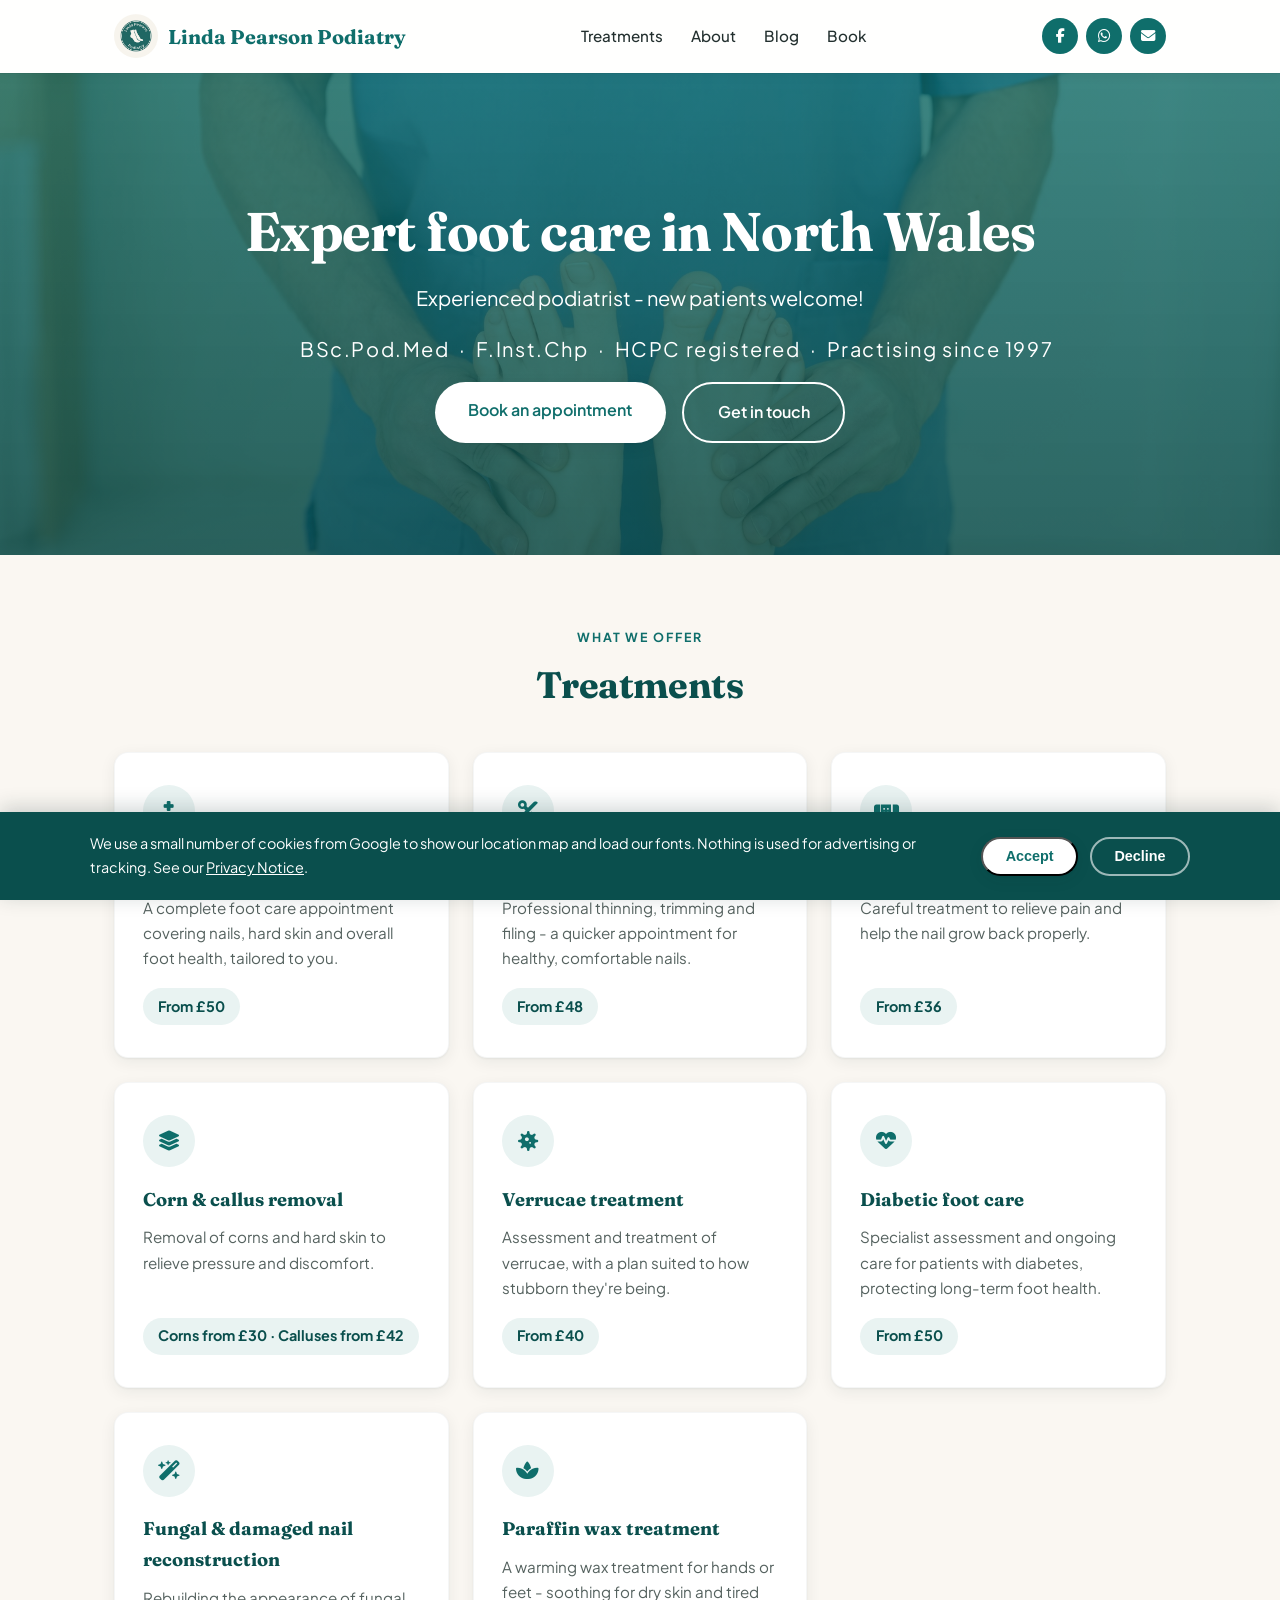
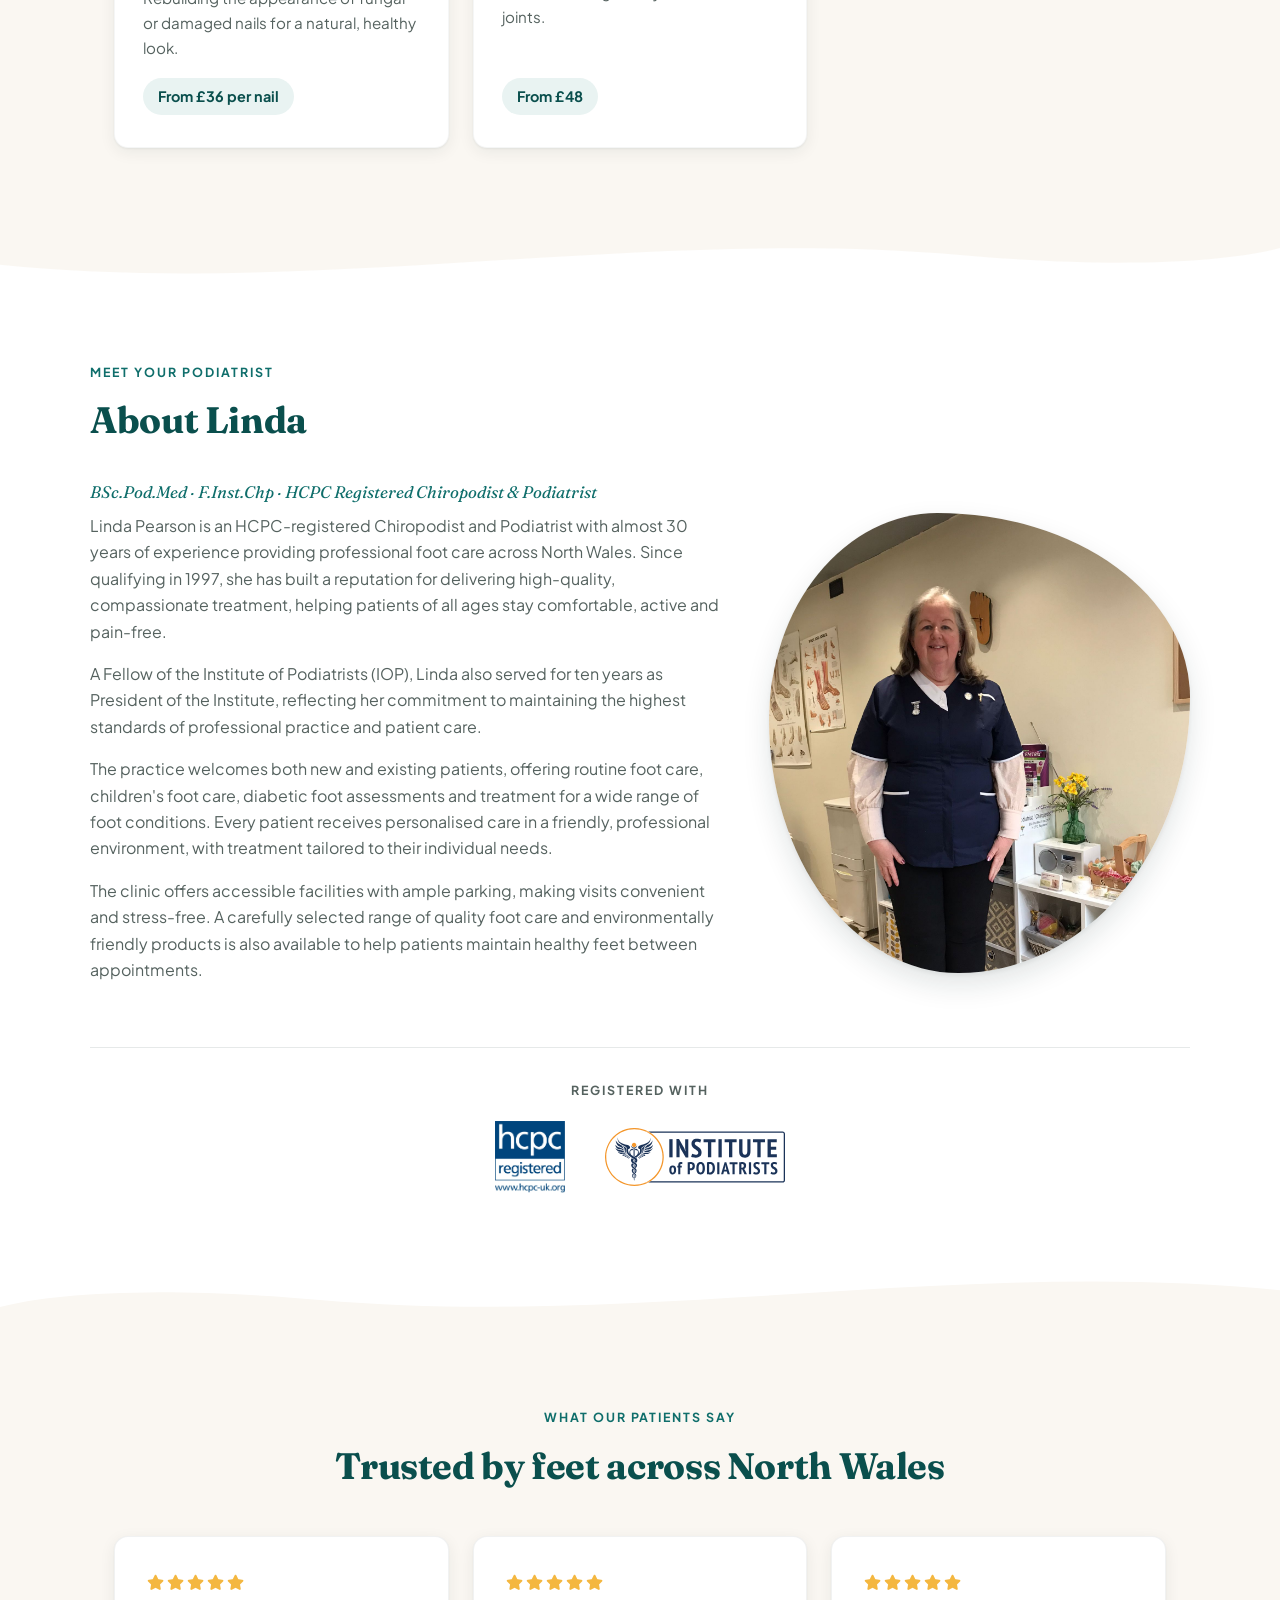
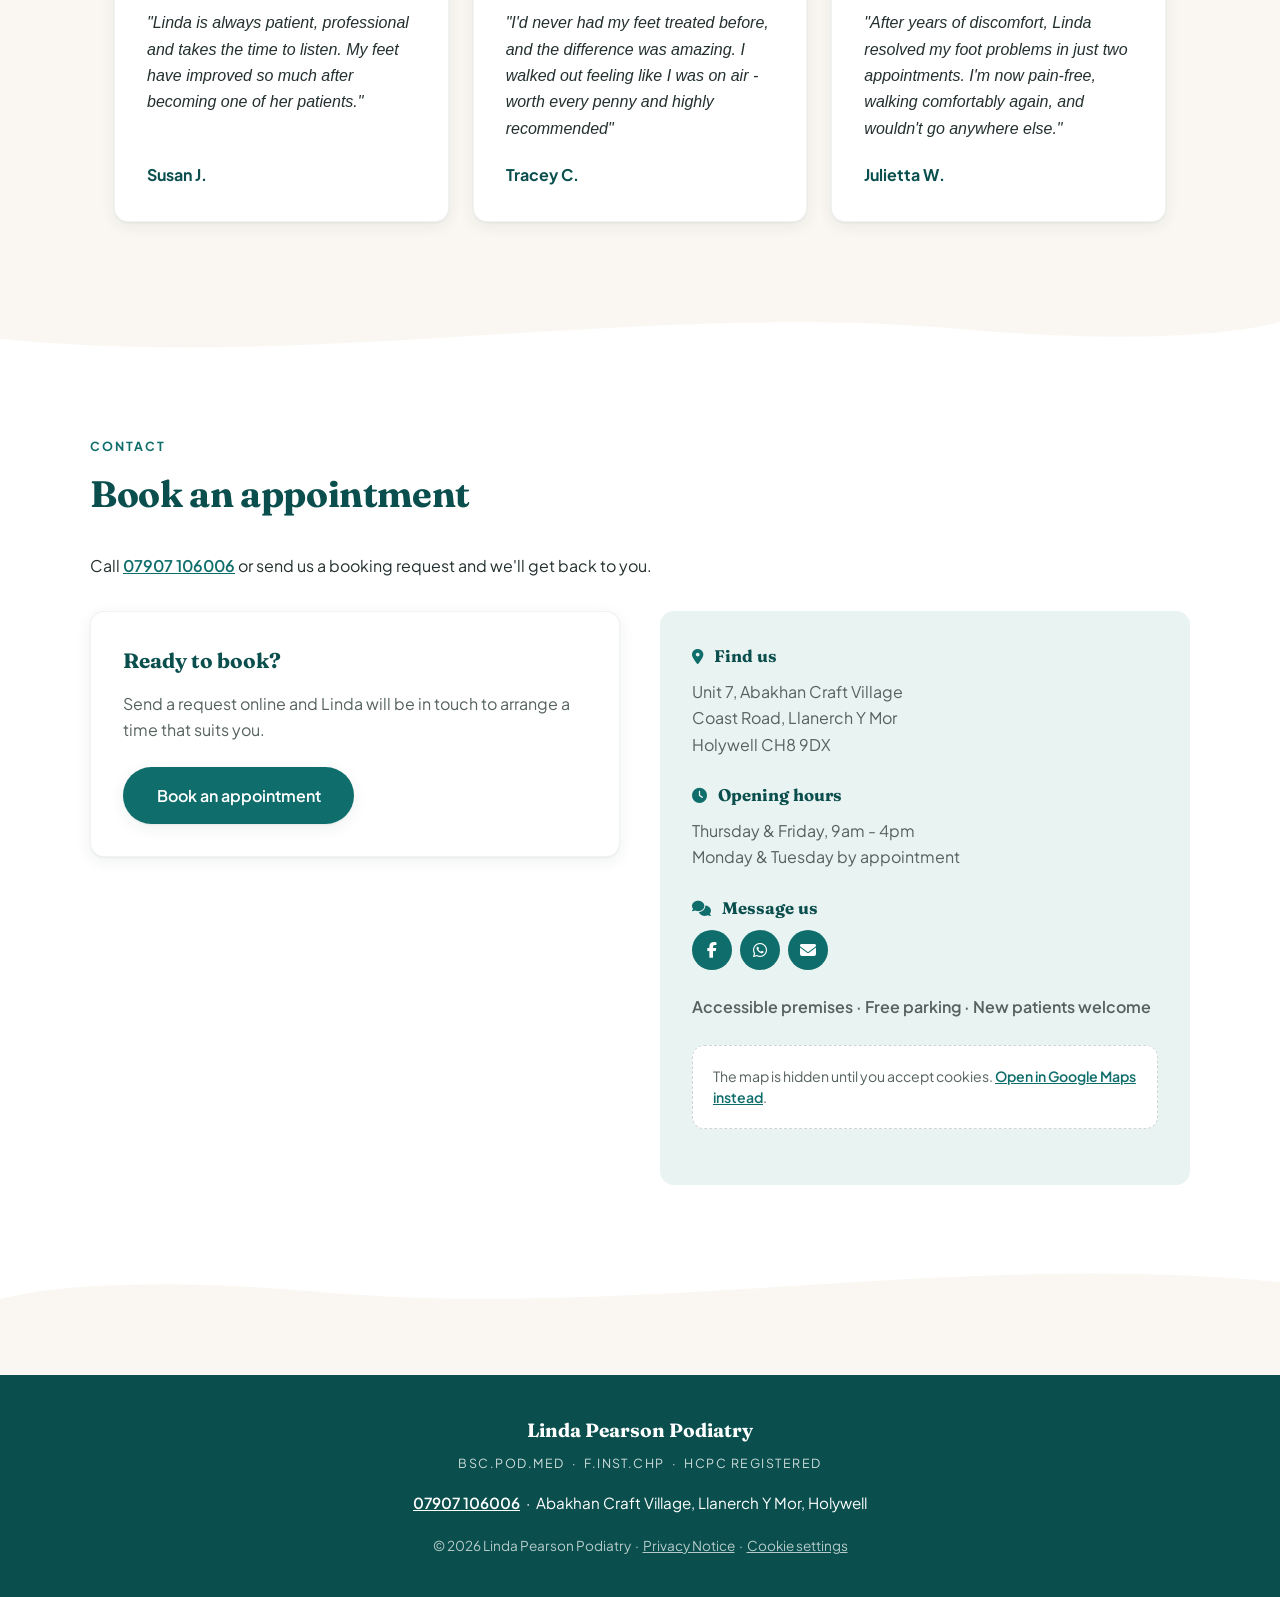
==== commit 6b3b6ad7: "Add OpGraph tags, fix social links and blog grid" ====
--- a/index.html
+++ b/index.html
@@ -6,6 +6,15 @@
     <meta name="viewport" content="width=device-width, initial-scale=1.0">
     <title>Linda Pearson Podiatry - Podiatrist in North Wales</title>
     <meta name="description" content="Private podiatry practice in North Wales. Expert foot care from an HCPC-registered podiatrist - verrucae, corns, nail care, diabetic foot care and more. New patients welcome.">
+
+    <!-- Open Graph: controls what appears when the link is shared on
+         Facebook, WhatsApp and LinkedIn. Image should be 1200x630. -->
+    <meta property="og:type" content="website">
+    <meta property="og:site_name" content="Linda Pearson Podiatry">
+    <meta property="og:title" content="Linda Pearson Podiatry - Podiatrist in North Wales">
+    <meta property="og:description" content="Expert foot care from an HCPC-registered podiatrist in North Wales. Verrucae, corns, nail care, diabetic foot care and more. New patients welcome.">
+    <meta property="og:image" content="https://www.lindapearsonpodiatry.com/images/og-image.png">
+    <meta property="og:url" content="https://www.lindapearsonpodiatry.com/">
 
     <!-- Favicon: the little icon in the browser tab -->
     <link rel="icon" href="images/logo.png">
@@ -252,7 +261,7 @@
             <div class="registrations">
                 <p class="registrations-label">Registered with</p>
                 <div class="registration-logos">
-                    <img src="images/hcpc-logo.jpeg"
+                    <img src="images/hcpc-logo.webp"
                          alt="HCPC - Health and Care Professions Council registered">
                     <img src="images/iop-logo.svg"
                          alt="Fellow of the Institute of Podiatrists">
--- a/style.css
+++ b/style.css
@@ -1059,7 +1059,9 @@
 
 .blog-grid {
     display: grid;
-    grid-template-columns: repeat(3, 1fr);
+    /* auto-fit: works out its own column count at any screen width,
+       so no media query is needed to make these stack. */
+    grid-template-columns: repeat(auto-fit, minmax(280px, 1fr));
     gap: 1.5rem;
 }
 
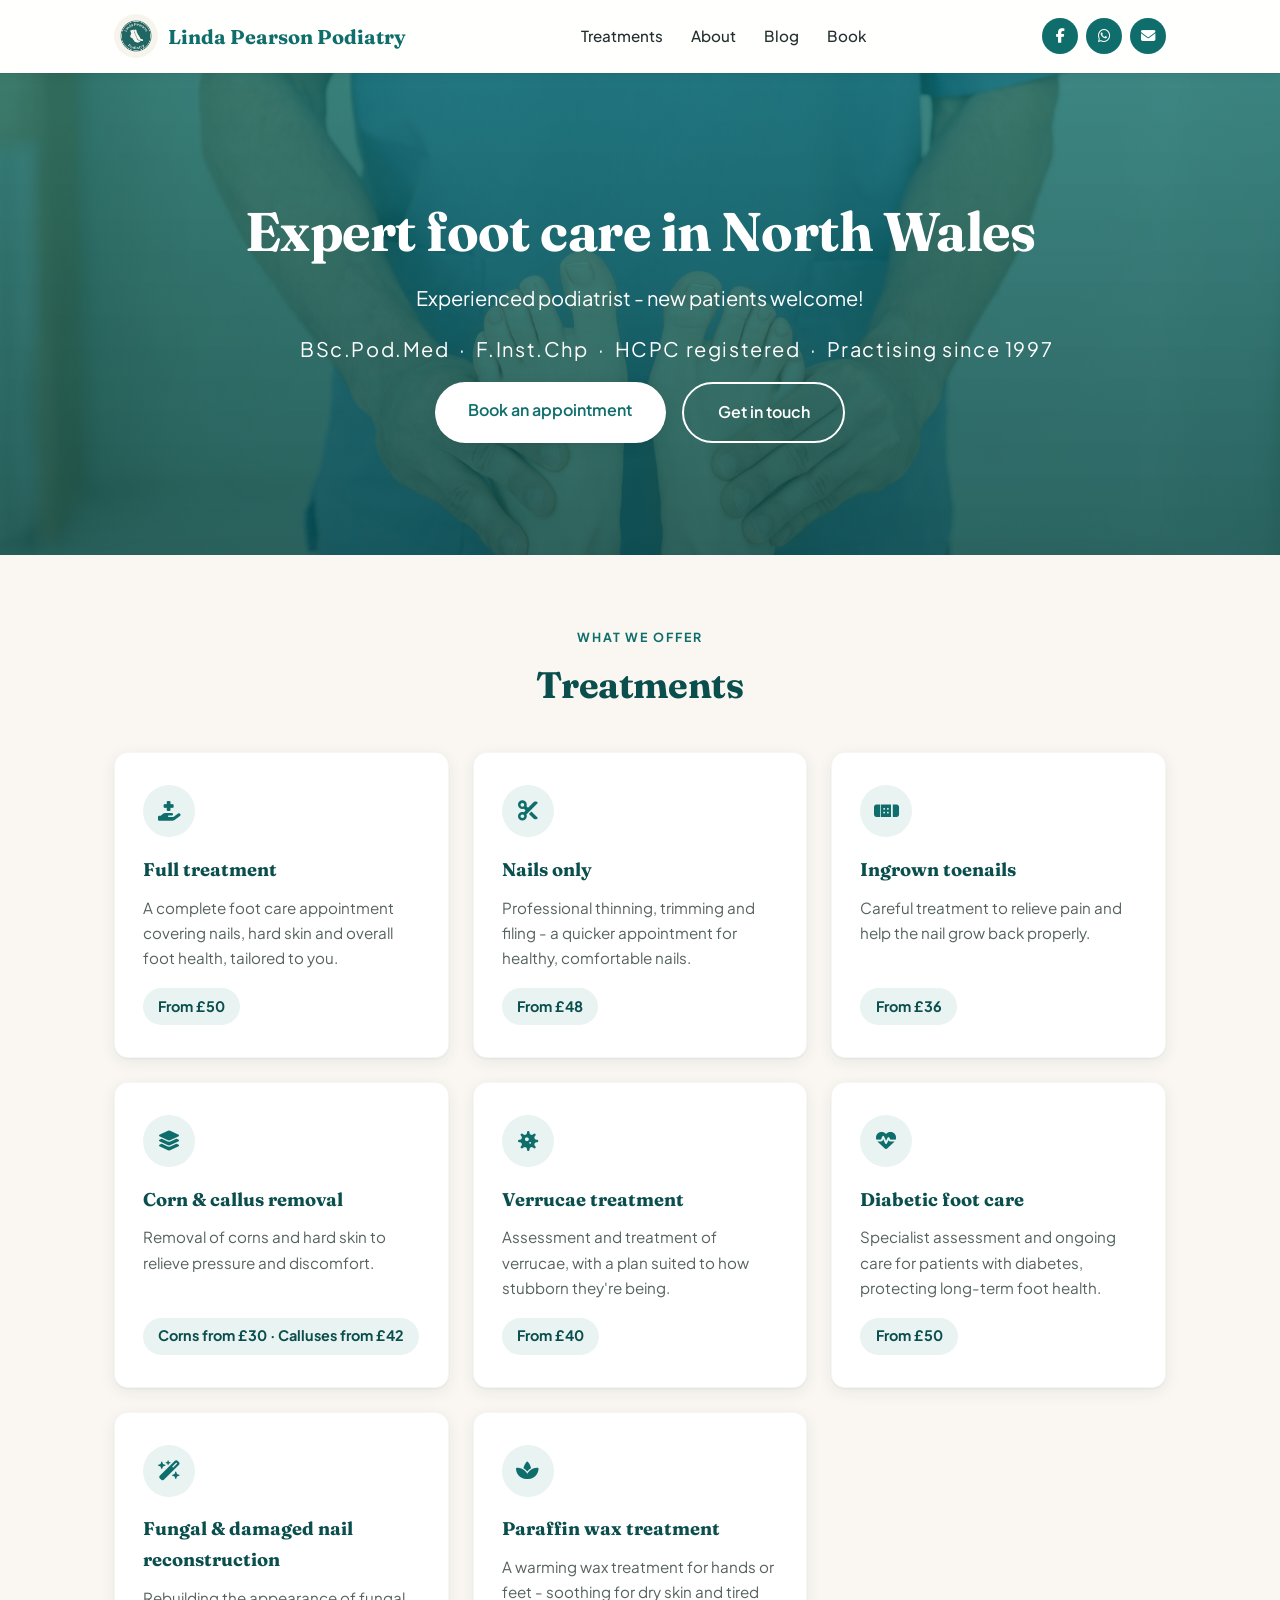
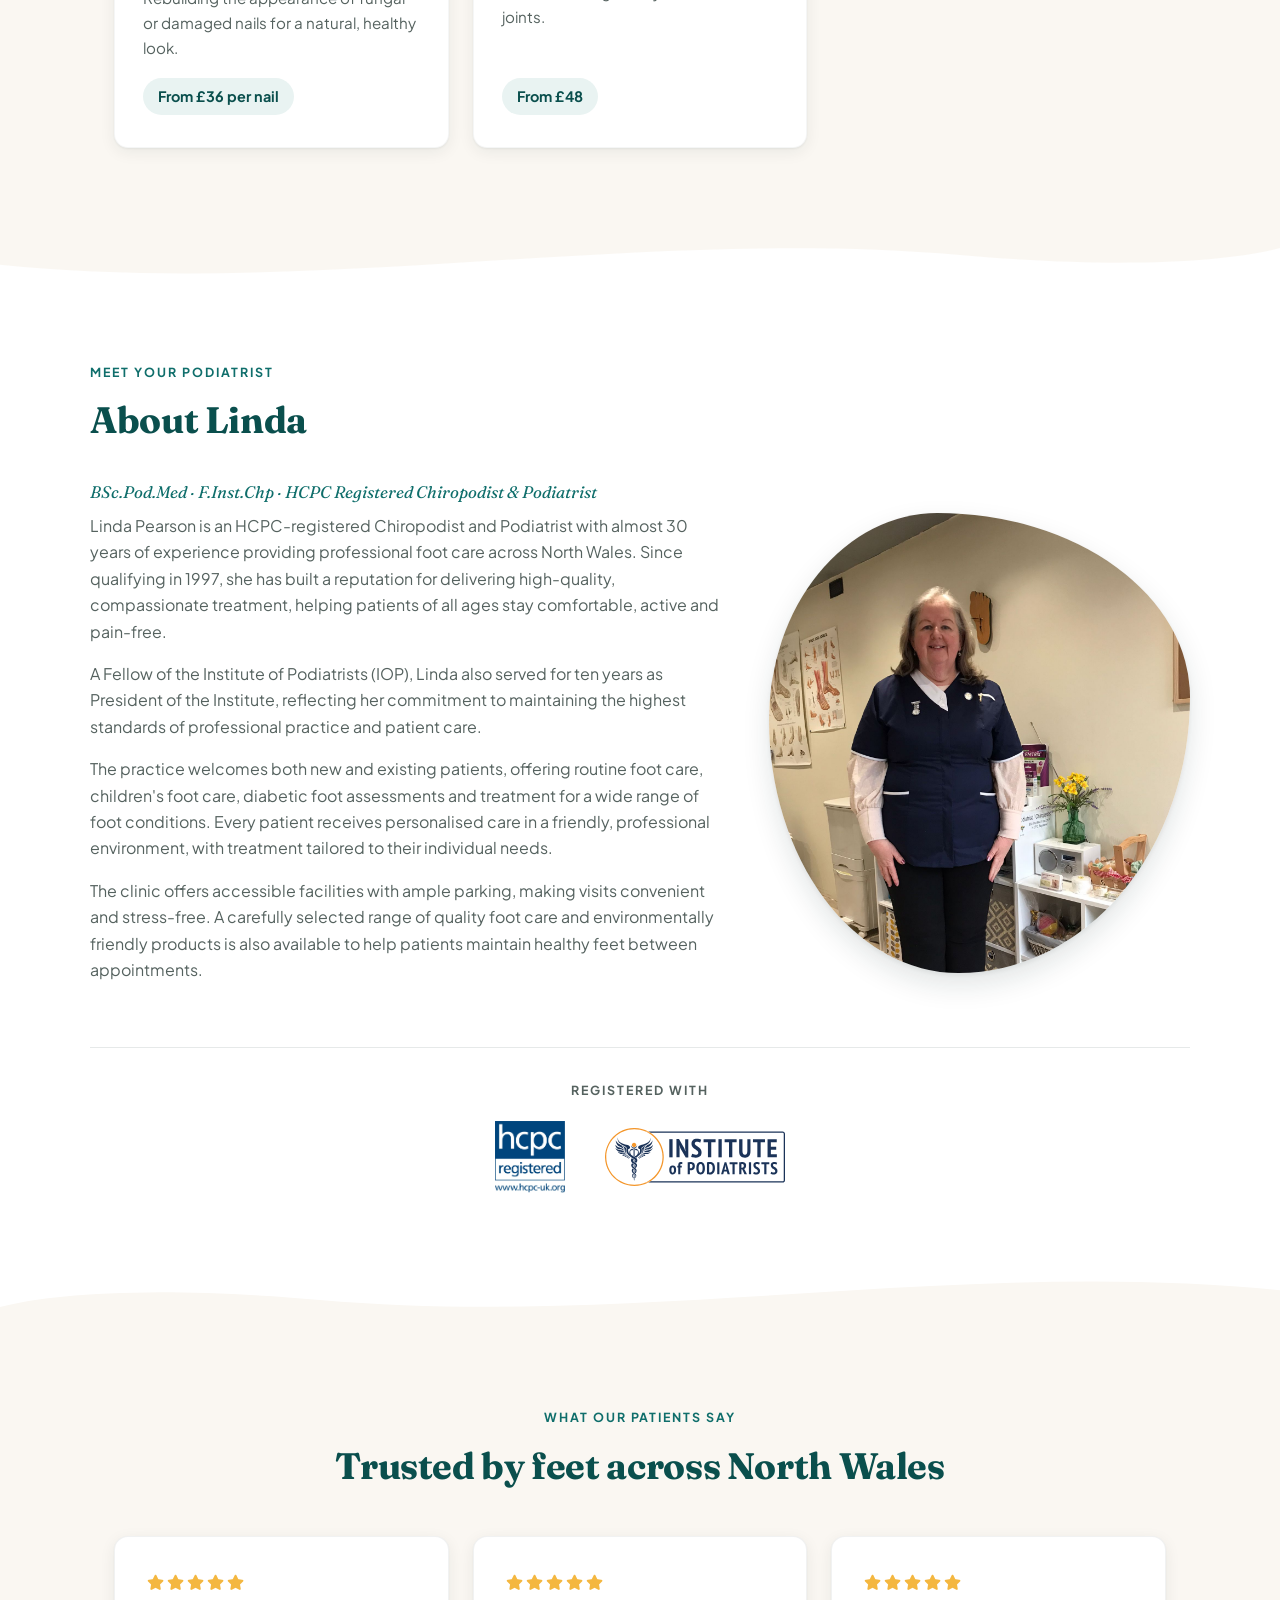
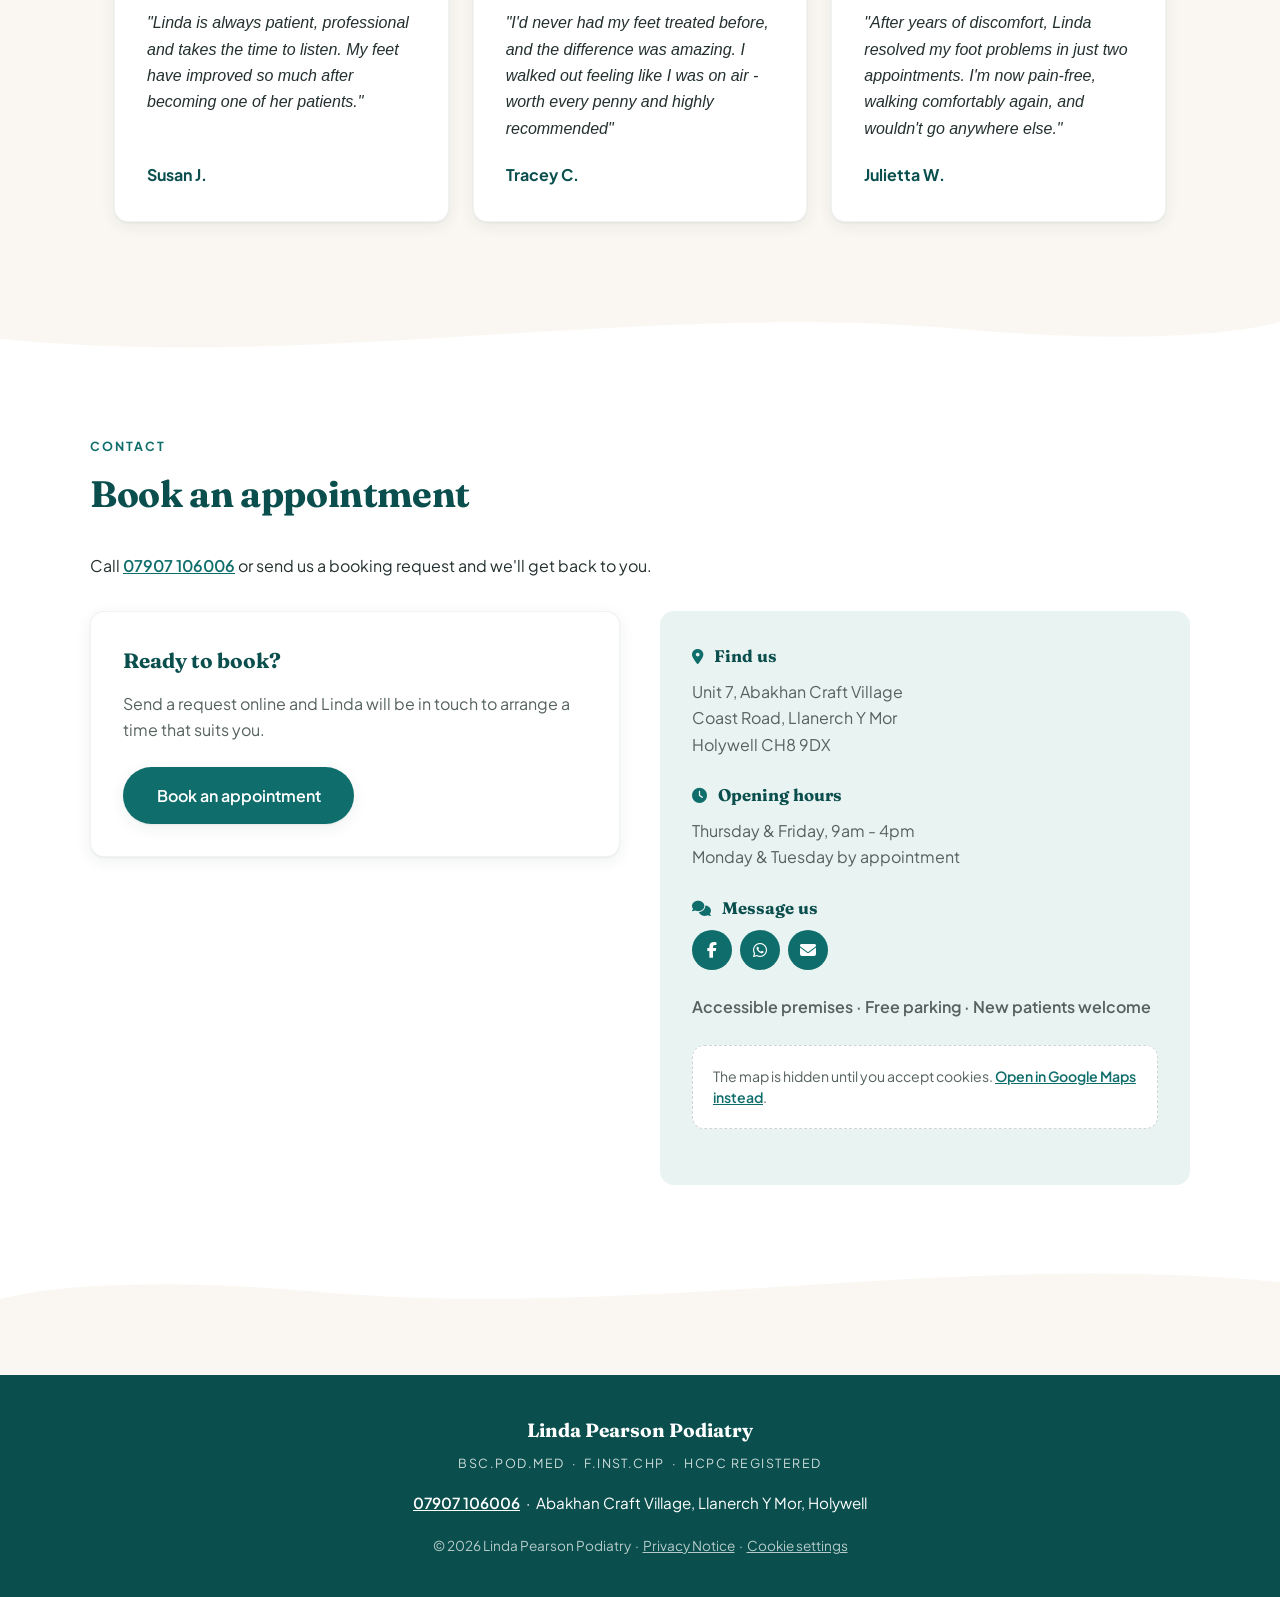
==== commit ca82d226: "Add consent-gated Google Analytics" ====
--- a/index.html
+++ b/index.html
@@ -437,8 +437,8 @@
         <div class="cookie-banner-inner">
             <p>
                 We use a small number of cookies from Google to show our
-                location map and load our fonts. Nothing is used for
-                advertising or tracking. See our
+                location map, load our fonts, and understand how the site
+                is used. Nothing is used for advertising. See our
                 <a href="privacy.html">Privacy Notice</a>.
             </p>
             <div class="cookie-buttons">
--- a/style.css
+++ b/style.css
@@ -1426,4 +1426,52 @@
     font-size: 0.85rem;
     color: var(--ink-soft);
     margin-bottom: 1.25rem;
+}
+
+/* ============================================
+   23. 404 PAGE
+   ============================================ */
+
+.error-page {
+    text-align: center;
+    padding: 6rem 1.5rem;
+}
+
+.error-page h1 {
+    font-family: var(--font-head);
+    font-size: clamp(3.5rem, 12vw, 6rem);
+    color: var(--teal-dark);
+    line-height: 1;
+    margin-bottom: 1rem;
+}
+
+.error-lead {
+    max-width: 32em;
+    margin: 0 auto 2rem;
+    color: var(--ink-soft);
+}
+
+.error-links {
+    margin-top: 2.5rem;
+    font-size: 0.9rem;
+    color: var(--ink-soft);
+}
+
+.error-links a {
+    color: var(--teal);
+    font-weight: 600;
+}
+
+/* Outlined button for use on light backgrounds - the existing
+   .button-outline is white-on-dark, which would vanish here */
+.button-outline-dark {
+    background-color: transparent;
+    color: var(--teal);
+    border: 2px solid var(--teal);
+    box-shadow: none;
+}
+
+.button-outline-dark:hover {
+    background-color: var(--teal-soft);
+    color: var(--teal-dark);
 }
